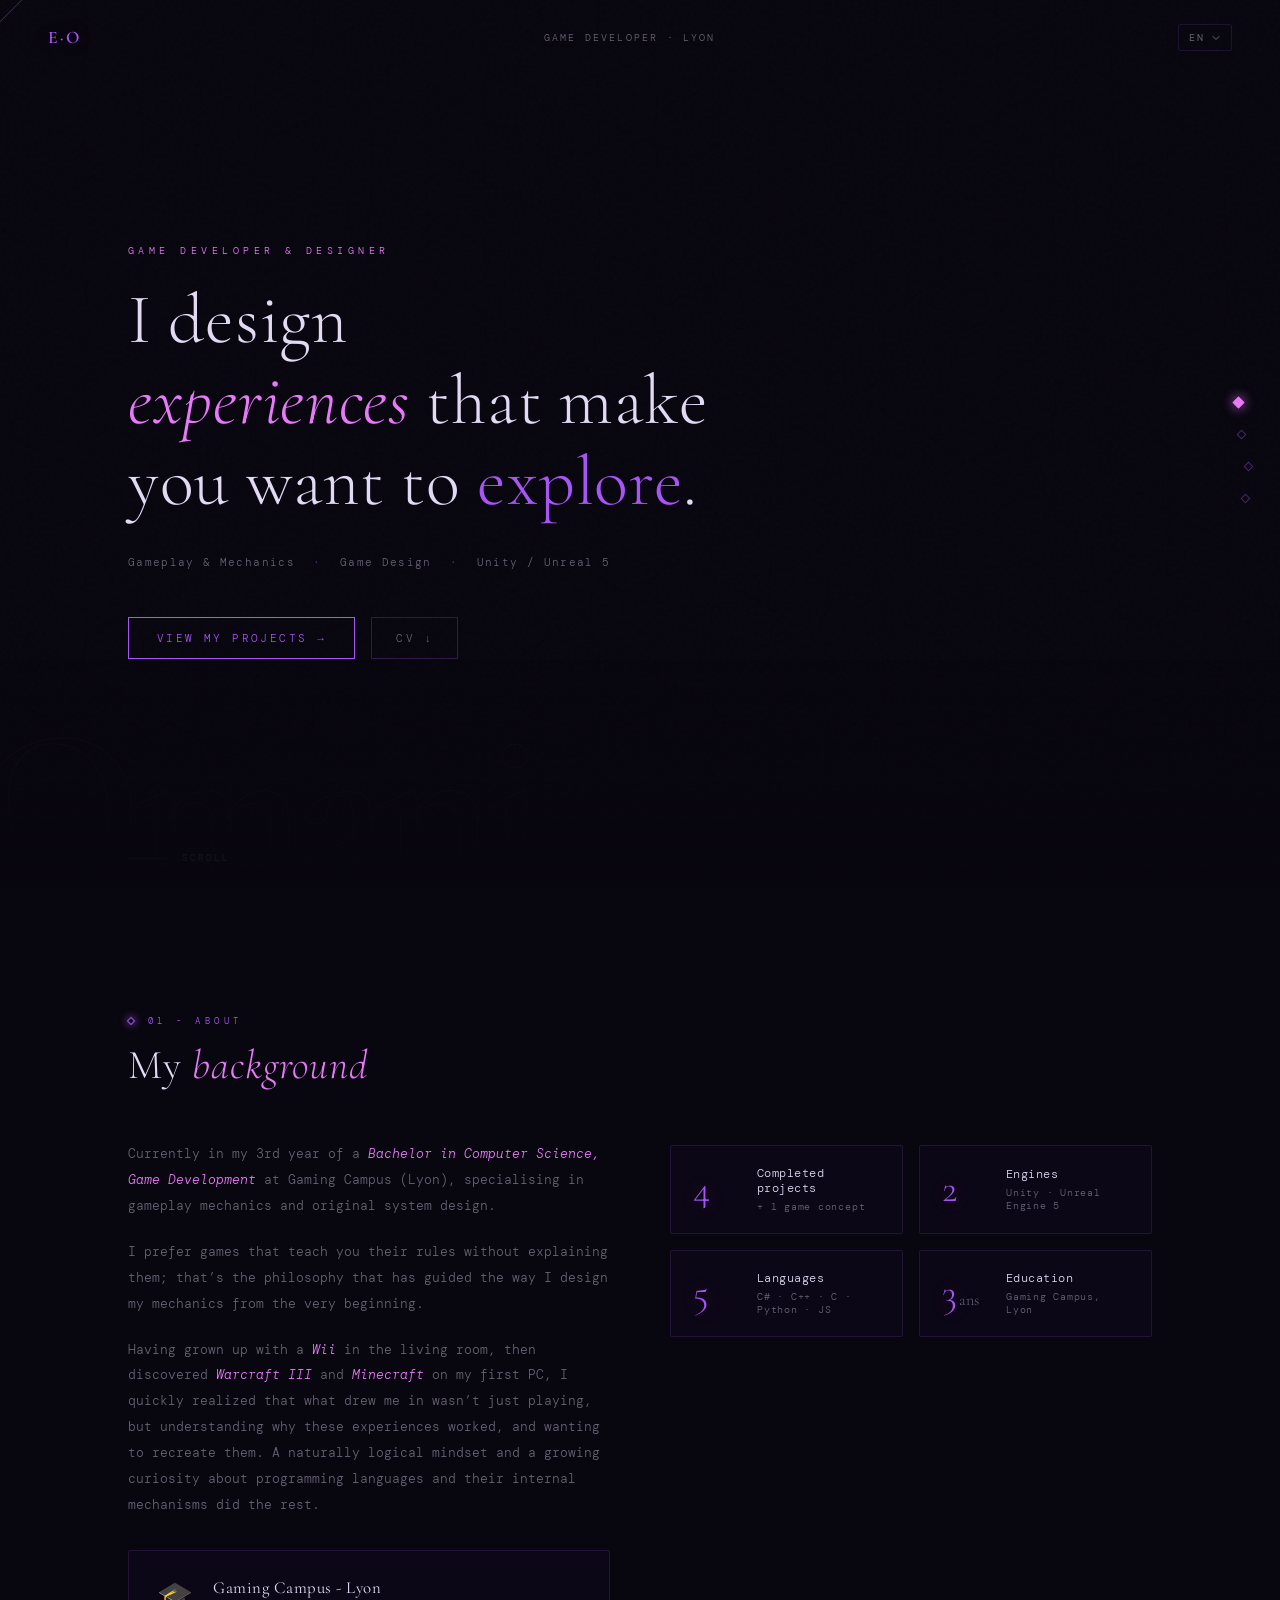
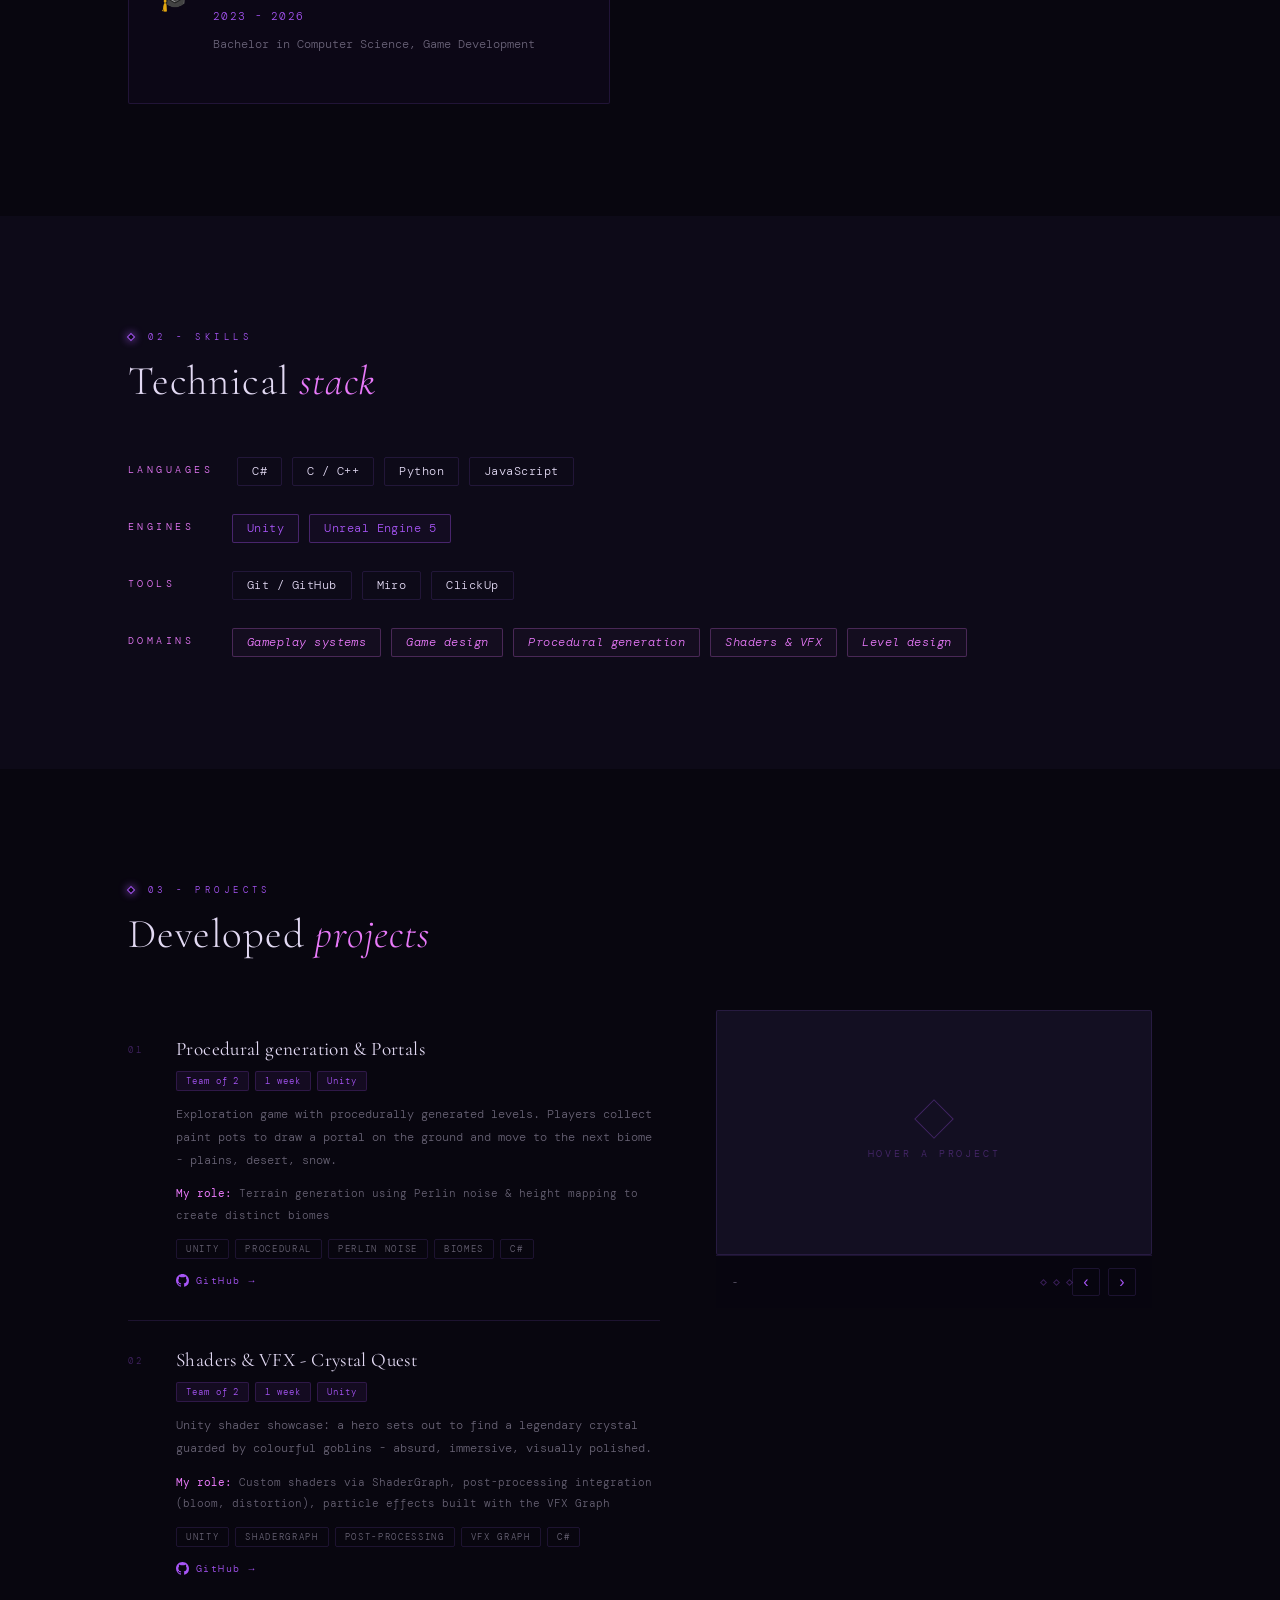
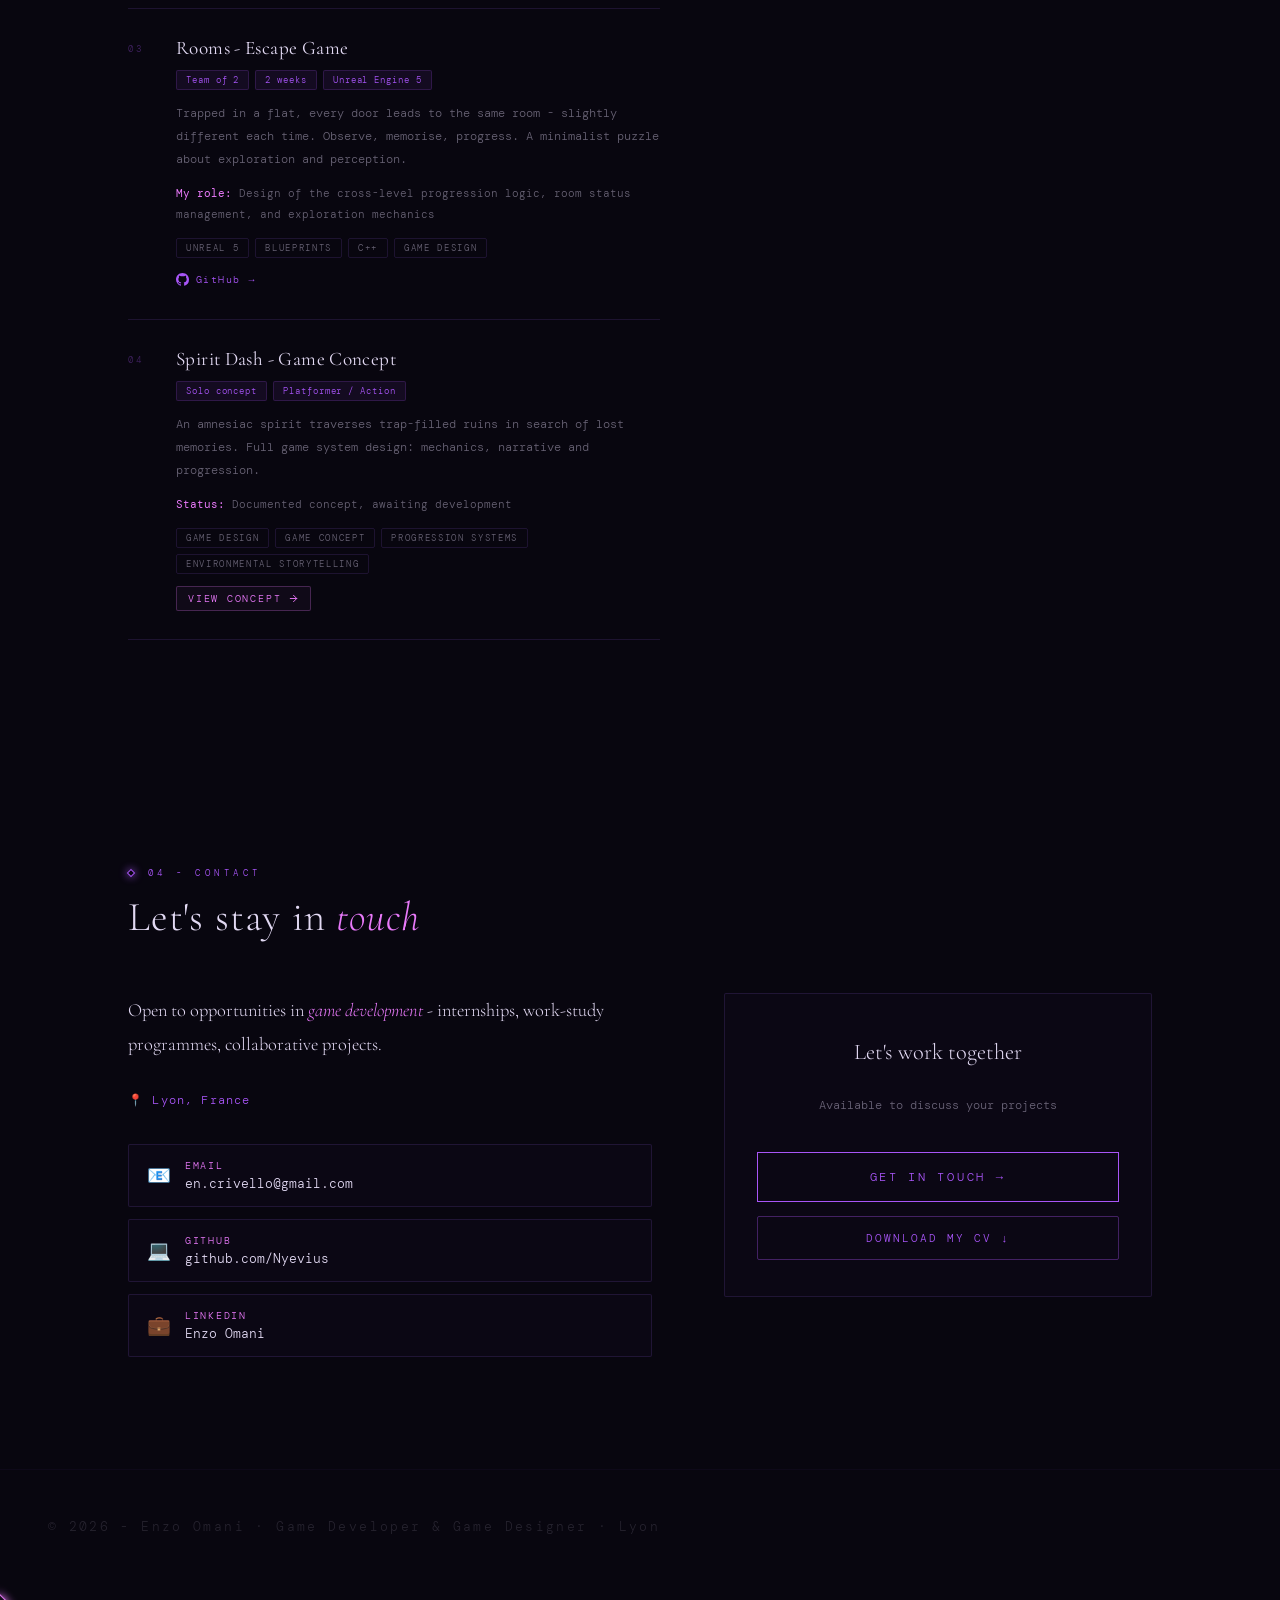
==== en/index.html @ 34689213 "[ADD] website base" ====
﻿<!DOCTYPE html>
<html lang="en">
<head>
    <meta charset="UTF-8">
    <meta name="viewport" content="width=device-width, initial-scale=1.0">
    <title>Enzo Omani - Game Developer & Game Designer</title>
    <link rel="preconnect" href="https://fonts.googleapis.com">
    <link rel="preconnect" href="https://fonts.gstatic.com" crossorigin>
    <link href="https://fonts.googleapis.com/css2?family=Cormorant+Garamond:ital,wght@0,300;0,400;0,600;1,300;1,400&family=DM+Mono:ital,wght@0,300;0,400;1,300&display=swap" rel="stylesheet">
    <link rel="stylesheet" href="style.css">
</head>
<body>
    <canvas id="hex-canvas"></canvas>

    <nav class="nav">
        <div class="nav-logo">E·O</div>
        <div class="nav-right">Game Developer · Lyon</div>

        <div class="lang-switcher">
            <button class="lang-btn" id="lang-btn" aria-label="Switch language">
                <span class="lang-current">EN</span>
                <svg width="10" height="10" viewBox="0 0 10 10" fill="currentColor"><path d="M2 3.5L5 6.5L8 3.5" stroke="currentColor" stroke-width="1.2" fill="none" stroke-linecap="round"/></svg>
            </button>
            <div class="lang-dropdown" id="lang-dropdown">
                <a href="../en/" class="lang-option lang-option--active">EN - English</a>
                <a href="../fr/" class="lang-option">FR - Français</a>
            </div>
        </div>
    </nav>

    <header class="hero">
        <div class="hero-watermark">Omani</div>
        <div class="hero-content">
            <p class="hero-eyebrow">Game Developer &amp; Designer</p>
            <h1>
                I design<br>
                <span class="highlight">experiences</span> that make<br>
                you want to <span class="highlight-teal">explore</span>.
            </h1>
            <p class="hero-subtitle">
                Gameplay &amp; Mechanics <span>·</span> Game Design <span>·</span> Unity / Unreal 5
            </p>
            <div class="hero-cta">
                <a href="#projects" class="btn-primary">View my projects <span class="btn-arrow">→</span></a>
                <a href="CV_Enzo_Omani_EN.pdf" download class="btn-ghost">CV ↓</a>
            </div>
        </div>
        <div class="scroll-hint"><div class="scroll-line"></div>Scroll</div>
    </header>

    <!-- À propos -->
    <section id="about" class="section">
        <p class="section-label">01 - About</p>
        <h2>My <span class="accent">background</span></h2>
        <div class="about-grid">
            <div class="about-text">
                <p>Currently in my 3rd year of a <span class="highlight">Bachelor in Computer Science, Game Development</span> at Gaming Campus (Lyon), specialising in gameplay mechanics and original system design.</p>
                <p>I prefer games that teach you their rules without explaining them; that’s the philosophy that has guided the way I design my mechanics from the very beginning.</p>
                <p>Having grown up with a <span class="highlight">Wii</span> in the living room, then discovered <span class="highlight">Warcraft III</span> and <span class="highlight">Minecraft</span> on my first PC, I quickly realized that what drew me in wasn’t just playing, but understanding why these experiences worked, and wanting to recreate them. A naturally logical mindset and a growing curiosity about programming languages and their internal mechanisms did the rest.</p>
                <div class="formation-card">
                    <div class="formation-icon">🎓</div>
                    <div class="formation-content">
                        <h3>Gaming Campus - Lyon</h3>
                        <p class="formation-years">2023 - 2026</p>
                        <p class="formation-degree">Bachelor in Computer Science, Game Development</p>
                    </div>
                </div>
            </div>
            <div class="about-highlights">
                <div class="highlight-card">
                    <span class="highlight-num">4</span>
                    <div class="highlight-info">
                        <span class="highlight-label">Completed projects</span>
                        <span class="highlight-sub">+ 1 game concept</span>
                    </div>
                </div>
                <div class="highlight-card">
                    <span class="highlight-num">2</span>
                    <div class="highlight-info">
                        <span class="highlight-label">Engines</span>
                        <span class="highlight-sub">Unity · Unreal Engine 5</span>
                    </div>
                </div>
                <div class="highlight-card">
                    <span class="highlight-num">5</span>
                    <div class="highlight-info">
                        <span class="highlight-label">Languages</span>
                        <span class="highlight-sub">C# · C++ · C · Python · JS</span>
                    </div>
                </div>
                <div class="highlight-card">
                    <span class="highlight-num">3<span class="highlight-num-unit">ans</span></span>
                    <div class="highlight-info">
                        <span class="highlight-label">Education</span>
                        <span class="highlight-sub">Gaming Campus, Lyon</span>
                    </div>
                </div>
            </div>
        </div>
    </section>

    <!-- Compétences -->
    <section id="skills" class="section dark-section">
        <p class="section-label">02 - Skills</p>
        <h2>Technical <span class="accent">stack</span></h2>
        <div class="skills-flat">
            <div class="skills-flat-group">
                <span class="skills-flat-label">Languages</span>
                <div class="skills-flat-tags">
                    <span class="skill-pill">C#</span>
                    <span class="skill-pill">C / C++</span>
                    <span class="skill-pill">Python</span>
                    <span class="skill-pill">JavaScript</span>
                </div>
            </div>
            <div class="skills-flat-group">
                <span class="skills-flat-label">Engines</span>
                <div class="skills-flat-tags">
                    <span class="skill-pill accent">Unity</span>
                    <span class="skill-pill accent">Unreal Engine 5</span>
                </div>
            </div>
            <div class="skills-flat-group">
                <span class="skills-flat-label">Tools</span>
                <div class="skills-flat-tags">
                    <span class="skill-pill">Git / GitHub</span>
                    <span class="skill-pill">Miro</span>
                    <span class="skill-pill">ClickUp</span>
                </div>
            </div>
            <div class="skills-flat-group">
                <span class="skills-flat-label">Domains</span>
                <div class="skills-flat-tags">
                    <span class="skill-pill highlight">Gameplay systems</span>
                    <span class="skill-pill highlight">Game design</span>
                    <span class="skill-pill highlight">Procedural generation</span>
                    <span class="skill-pill highlight">Shaders &amp; VFX</span>
                    <span class="skill-pill highlight">Level design</span>
                </div>
            </div>
        </div>
    </section>

    <!-- Projets -->
    <section id="projects" class="section">
        <p class="section-label">03 - Projects</p>
        <h2>Developed <span class="accent">projects</span></h2>
        <div class="projects-layout">

            <!-- Liste gauche -->
            <div class="projects-list-panel">

                <div class="project-row" data-project="0">
                    <span class="row-num">01</span>
                    <div class="row-body">
                        <h3 class="row-title">Procedural generation &amp; Portals</h3>
                        <div class="row-meta">
                            <span class="meta-badge">Team of 2</span>
                            <span class="meta-badge">1 week</span>
                            <span class="meta-badge">Unity</span>
                        </div>
                        <p class="row-desc">Exploration game with procedurally generated levels. Players collect paint pots to draw a portal on the ground and move to the next biome - plains, desert, snow.</p>
                        <p class="row-role"><strong>My role:</strong> Terrain generation using Perlin noise & height mapping to create distinct biomes</p>
                        <div class="row-tags"><span class="tag">Unity</span><span class="tag">Procedural</span><span class="tag">Perlin Noise</span><span class="tag">Biomes</span><span class="tag">C#</span></div>
                        <a href="https://github.com/Nyevius/Portal-Procedural" target="_blank" rel="noopener" class="row-link">
                            <svg width="13" height="13" viewBox="0 0 24 24" fill="currentColor"><path d="M12 0C5.37 0 0 5.37 0 12c0 5.31 3.435 9.795 8.205 11.385.6.105.825-.255.825-.57 0-.285-.015-1.23-.015-2.235-3.015.555-3.795-.735-4.035-1.41-.135-.345-.72-1.41-1.23-1.695-.42-.225-1.02-.78-.015-.795.945-.015 1.62.87 1.845 1.23 1.08 1.815 2.805 1.305 3.495.99.105-.78.42-1.305.765-1.605-2.67-.3-5.46-1.335-5.46-5.925 0-1.305.465-2.385 1.23-3.225-.12-.3-.54-1.53.12-3.18 0 0 1.005-.315 3.3 1.23.96-.27 1.98-.405 3-.405s2.04.135 3 .405c2.295-1.56 3.3-1.23 3.3-1.23.66 1.65.24 2.88.12 3.18.765.84 1.23 1.905 1.23 3.225 0 4.605-2.805 5.625-5.475 5.925.435.375.81 1.095.81 2.22 0 1.605-.015 2.895-.015 3.3 0 .315.225.69.825.57A12.02 12.02 0 0 0 24 12c0-6.63-5.37-12-12-12z"/></svg>
                            GitHub →
                        </a>
                    </div>
                </div>

                <div class="project-row" data-project="1">
                    <span class="row-num">02</span>
                    <div class="row-body">
                        <h3 class="row-title">Shaders &amp; VFX - Crystal Quest</h3>
                        <div class="row-meta">
                            <span class="meta-badge">Team of 2</span>
                            <span class="meta-badge">1 week</span>
                            <span class="meta-badge">Unity</span>
                        </div>
                        <p class="row-desc">Unity shader showcase: a hero sets out to find a legendary crystal guarded by colourful goblins - absurd, immersive, visually polished.</p>
                        <p class="row-role"><strong>My role:</strong> Custom shaders via ShaderGraph, post-processing integration (bloom, distortion), particle effects built with the VFX Graph</p>
                        <div class="row-tags"><span class="tag">Unity</span><span class="tag">ShaderGraph</span><span class="tag">Post-Processing</span><span class="tag">VFX Graph</span><span class="tag">C#</span></div>
                        <a href="https://github.com/Nyevius/Shaders-VFX" target="_blank" rel="noopener" class="row-link">
                            <svg width="13" height="13" viewBox="0 0 24 24" fill="currentColor"><path d="M12 0C5.37 0 0 5.37 0 12c0 5.31 3.435 9.795 8.205 11.385.6.105.825-.255.825-.57 0-.285-.015-1.23-.015-2.235-3.015.555-3.795-.735-4.035-1.41-.135-.345-.72-1.41-1.23-1.695-.42-.225-1.02-.78-.015-.795.945-.015 1.62.87 1.845 1.23 1.08 1.815 2.805 1.305 3.495.99.105-.78.42-1.305.765-1.605-2.67-.3-5.46-1.335-5.46-5.925 0-1.305.465-2.385 1.23-3.225-.12-.3-.54-1.53.12-3.18 0 0 1.005-.315 3.3 1.23.96-.27 1.98-.405 3-.405s2.04.135 3 .405c2.295-1.56 3.3-1.23 3.3-1.23.66 1.65.24 2.88.12 3.18.765.84 1.23 1.905 1.23 3.225 0 4.605-2.805 5.625-5.475 5.925.435.375.81 1.095.81 2.22 0 1.605-.015 2.895-.015 3.3 0 .315.225.69.825.57A12.02 12.02 0 0 0 24 12c0-6.63-5.37-12-12-12z"/></svg>
                            GitHub →
                        </a>
                    </div>
                </div>

                <div class="project-row" data-project="2">
                    <span class="row-num">03</span>
                    <div class="row-body">
                        <h3 class="row-title">Rooms - Escape Game</h3>
                        <div class="row-meta">
                            <span class="meta-badge">Team of 2</span>
                            <span class="meta-badge">2 weeks</span>
                            <span class="meta-badge">Unreal Engine 5</span>
                        </div>
                        <p class="row-desc">Trapped in a flat, every door leads to the same room - slightly different each time. Observe, memorise, progress. A minimalist puzzle about exploration and perception.</p>
                        <p class="row-role"><strong>My role:</strong> Design of the cross-level progression logic, room status management, and exploration mechanics</p>
                        <div class="row-tags"><span class="tag">Unreal 5</span><span class="tag">Blueprints</span><span class="tag">C++</span><span class="tag">Game Design</span></div>
                        <a href="https://github.com/Nyevius/Rooms-Puzzle-Game-" target="_blank" rel="noopener" class="row-link">
                            <svg width="13" height="13" viewBox="0 0 24 24" fill="currentColor"><path d="M12 0C5.37 0 0 5.37 0 12c0 5.31 3.435 9.795 8.205 11.385.6.105.825-.255.825-.57 0-.285-.015-1.23-.015-2.235-3.015.555-3.795-.735-4.035-1.41-.135-.345-.72-1.41-1.23-1.695-.42-.225-1.02-.78-.015-.795.945-.015 1.62.87 1.845 1.23 1.08 1.815 2.805 1.305 3.495.99.105-.78.42-1.305.765-1.605-2.67-.3-5.46-1.335-5.46-5.925 0-1.305.465-2.385 1.23-3.225-.12-.3-.54-1.53.12-3.18 0 0 1.005-.315 3.3 1.23.96-.27 1.98-.405 3-.405s2.04.135 3 .405c2.295-1.56 3.3-1.23 3.3-1.23.66 1.65.24 2.88.12 3.18.765.84 1.23 1.905 1.23 3.225 0 4.605-2.805 5.625-5.475 5.925.435.375.81 1.095.81 2.22 0 1.605-.015 2.895-.015 3.3 0 .315.225.69.825.57A12.02 12.02 0 0 0 24 12c0-6.63-5.37-12-12-12z"/></svg>
                            GitHub →
                        </a>
                    </div>
                </div>

                <div class="project-row" data-project="3">
                    <span class="row-num">04</span>
                    <div class="row-body">
                        <h3 class="row-title">Spirit Dash - Game Concept</h3>
                        <div class="row-meta">
                            <span class="meta-badge">Solo concept</span>
                            <span class="meta-badge">Platformer / Action</span>
                        </div>
                        <p class="row-desc">An amnesiac spirit traverses trap-filled ruins in search of lost memories. Full game system design: mechanics, narrative and progression.</p>
                        <p class="row-role"><strong>Status:</strong> Documented concept, awaiting development</p>
                        <div class="row-tags"><span class="tag">Game Design</span><span class="tag">Game Concept</span><span class="tag">Progression systems</span><span class="tag">Environmental storytelling</span></div>
                        <a href="spirit-dash.html" class="row-concept-btn">
                            View concept
                            <svg xmlns="http://www.w3.org/2000/svg" width="11" height="11" viewBox="0 0 24 24" fill="none" stroke="currentColor" stroke-width="2" stroke-linecap="round" stroke-linejoin="round"><line x1="5" y1="12" x2="19" y2="12"/><polyline points="12 5 19 12 12 19"/></svg>
                        </a>
                    </div>
                </div>

            </div>

            <!-- Preview panel droite -->
            <div class="projects-preview-panel">
                <div class="preview-frame" id="preview-frame">
                    <!-- Placeholder -->
                    <div class="preview-placeholder" id="preview-placeholder">
                        <div class="placeholder-diamond"></div>
                        <span class="placeholder-text">Hover a project</span>
                    </div>

                    <!-- Slides projet 0 -->
                    <div class="preview-slide" data-project="0" data-img="0"><img src="../images/GenProcStart.png" alt="Plaines"></div>
                    <div class="preview-slide" data-project="0" data-img="1"><img src="../images/GenProcDesert.png" alt="Désert"></div>
                    <div class="preview-slide" data-project="0" data-img="2"><img src="../images/GenProcPortal.png" alt="Portail"></div>

                    <!-- Slides projet 1 -->
                    <div class="preview-slide" data-project="1" data-img="0"><img src="../images/ShaderVFX (1).png" alt="Crystal Quest"></div>
                    <div class="preview-slide" data-project="1" data-img="1"><img src="../images/ShaderVFX (2).png" alt="VFX"></div>

                    <!-- Slides projet 2 -->
                    <div class="preview-slide" data-project="2" data-img="0"><img src="../images/RoomScreen (1).png" alt="Rooms 1"></div>
                    <div class="preview-slide" data-project="2" data-img="1"><img src="../images/RoomScreen (2).png" alt="Rooms 2"></div>
                    <div class="preview-slide" data-project="2" data-img="2"><img src="../images/RoomScreen (3).png" alt="Rooms 3"></div>

                    <!-- Concept Spirit Dash -->
                    <div class="preview-slide" data-project="3" data-img="0">
                        <img src="../images/SpiritDash.png" alt="Spirit Dash">
                    </div>
                </div>

                <!-- Nav barre sous la preview -->
                <div class="preview-nav">
                    <span class="preview-nav-title" id="preview-nav-title">-</span>
                    <div class="preview-dots" id="preview-dots"></div>
                    <div class="preview-arrows">
                        <button class="preview-btn" id="preview-prev">‹</button>
                        <button class="preview-btn" id="preview-next">›</button>
                    </div>
                </div>
            </div>

        </div>
    </section>

    <!-- Contact -->
    <section id="contact" class="section">
        <p class="section-label">04 - Contact</p>
        <h2>Let's stay in <span class="accent">touch</span></h2>
        <div class="contact-layout">
            <div>
                <p class="contact-intro">Open to opportunities in <span class="highlight">game development</span> - internships, work-study programmes, collaborative projects.</p>
                <p class="contact-location">📍 Lyon, France</p>
                <div class="contact-links">
                    <a href="mailto:en.crivello@gmail.com" class="contact-link">
                        <span class="contact-icon">📧</span>
                        <div class="contact-info-block"><span class="contact-label">Email</span><span class="contact-value">en.crivello@gmail.com</span></div>
                    </a>
                    <a href="https://github.com/Nyevius" target="_blank" rel="noopener noreferrer" class="contact-link">
                        <span class="contact-icon">💻</span>
                        <div class="contact-info-block"><span class="contact-label">GitHub</span><span class="contact-value">github.com/Nyevius</span></div>
                    </a>
                    <a href="https://www.linkedin.com/in/enzo-omani/" target="_blank" rel="noopener noreferrer" class="contact-link">
                        <span class="contact-icon">💼</span>
                        <div class="contact-info-block"><span class="contact-label">LinkedIn</span><span class="contact-value">Enzo Omani</span></div>
                    </a>
                </div>
            </div>
            <div class="contact-actions">
                <p class="contact-actions-title">Let's work together</p>
                <p class="contact-actions-sub">Available to discuss your projects</p>
                <a href="mailto:en.crivello@gmail.com" class="btn-primary btn-large">Get in touch <span class="btn-arrow">→</span></a>
                <a href="CV_Enzo_Omani_EN.pdf" download class="btn-secondary">Download my CV ↓</a>
            </div>
        </div>
    </section>

    <footer><p>© 2026 - Enzo Omani · Game Developer &amp; Game Designer · Lyon</p></footer>

    <script src="script.js"></script>
    <script>
    /* ── Preview panel interactif ───────────────────────── */
    const projectData = [
        { title: 'Procedural Generation', imgCount: 3 },
        { title: 'Shaders & VFX', imgCount: 2 },
        { title: 'Rooms - Escape Game', imgCount: 3 },
        { title: 'Spirit Dash - Concept', imgCount: 1 }
    ];

    let activeProject = -1;
    let activeImg = 0;

    const frame       = document.getElementById('preview-frame');
    const placeholder = document.getElementById('preview-placeholder');
    const navTitle    = document.getElementById('preview-nav-title');
    const dotsWrap    = document.getElementById('preview-dots');
    const btnPrev     = document.getElementById('preview-prev');
    const btnNext     = document.getElementById('preview-next');

    function showProject(idx) {
        if (idx === activeProject) return;
        activeProject = idx;
        activeImg = 0;

        // masque placeholder
        placeholder.classList.add('hidden');
        frame.classList.add('lit');

        // masque tous les slides et concepts
        document.querySelectorAll('.preview-slide, .preview-concept').forEach(el => el.classList.remove('active'));

        const data = projectData[idx];

        if (data.imgCount === 0) {
            // concept
            document.querySelector(`.preview-concept[data-project="${idx}"]`).classList.add('active');
            navTitle.textContent = data.title;
            dotsWrap.innerHTML = '';
            btnPrev.style.opacity = '0.2';
            btnNext.style.opacity = '0.2';
        } else {
            showImg(idx, 0);
            navTitle.textContent = data.title;
            buildDots(idx, data.imgCount);
            btnPrev.style.opacity = '1';
            btnNext.style.opacity = '1';
        }

        document.querySelectorAll('.project-row').forEach((r, i) => r.classList.toggle('active', i === idx));
    }

    function showImg(proj, imgIdx) {
        document.querySelectorAll(`.preview-slide[data-project="${proj}"]`).forEach(el => el.classList.remove('active'));
        const target = document.querySelector(`.preview-slide[data-project="${proj}"][data-img="${imgIdx}"]`);
        if (target) target.classList.add('active');
        activeImg = imgIdx;
        document.querySelectorAll('.preview-dot').forEach((d, i) => d.classList.toggle('active', i === imgIdx));
    }

    function buildDots(proj, count) {
        dotsWrap.innerHTML = '';
        for (let i = 0; i < count; i++) {
            const d = document.createElement('span');
            d.className = 'preview-dot' + (i === 0 ? ' active' : '');
            d.addEventListener('click', () => showImg(proj, i));
            dotsWrap.appendChild(d);
        }
    }

    btnPrev.addEventListener('click', () => {
        if (activeProject < 0 || projectData[activeProject].imgCount === 0) return;
        const c = projectData[activeProject].imgCount;
        showImg(activeProject, (activeImg - 1 + c) % c);
    });

    btnNext.addEventListener('click', () => {
        if (activeProject < 0 || projectData[activeProject].imgCount === 0) return;
        const c = projectData[activeProject].imgCount;
        showImg(activeProject, (activeImg + 1) % c);
    });

    document.querySelectorAll('.project-row').forEach((row, i) => {
        row.addEventListener('mouseenter', () => showProject(i));
    });
    </script>
</body>
</html>
---- en/style.css ----
﻿@import url('https://fonts.googleapis.com/css2?family=Cormorant+Garamond:ital,wght@0,300;0,400;0,600;1,300;1,400&family=DM+Mono:ital,wght@0,300;0,400;1,300&display=swap');

:root {
    --bg:      #08060f;
    --bg2:     #0d0a18;
    --surface: #130f22;
    --border:  rgba(160, 100, 255, 0.14);
    --accent:  #a855f7;
    --accent2: #e879f9;
    --accent3: #7c3aed;
    --text:    #e2d9f3;
    --muted:   rgba(220, 210, 240, 0.45);
    --glow:    rgba(168, 85, 247, 0.22);
}

*, *::before, *::after { box-sizing: border-box; margin: 0; padding: 0; }
html { scroll-behavior: smooth; }
body { font-family: 'DM Mono', monospace; background: var(--bg); color: var(--text); cursor: none; overflow-x: hidden; }

body::after {
    content: ''; position: fixed; inset: 0;
    background-image: url("data:image/svg+xml,%3Csvg viewBox='0 0 256 256' xmlns='http://www.w3.org/2000/svg'%3E%3Cfilter id='n'%3E%3CfeTurbulence type='fractalNoise' baseFrequency='0.9' numOctaves='4' stitchTiles='stitch'/%3E%3C/filter%3E%3Crect width='100%25' height='100%25' filter='url(%23n)' opacity='0.035'/%3E%3C/svg%3E");
    pointer-events: none; z-index: 1; opacity: 0.45;
}

#hex-canvas { position: fixed; top: 0; left: 0; z-index: 0; pointer-events: none; }

/* ─── Losange cursor ─────────────────────────────────────── */
.cursor-diamond {
    position: fixed; width: 14px; height: 14px; border: 1.5px solid var(--accent2);
    transform: translate(-50%, -50%) rotate(45deg); pointer-events: none; z-index: 9999;
    box-shadow: 0 0 8px var(--accent2), inset 0 0 4px rgba(232,121,249,0.15);
    animation: diamondSpin 4s linear infinite;
}
.cursor-outer {
    position: fixed; width: 32px; height: 32px; border: 1px solid rgba(168,85,247,0.3);
    transform: translate(-50%, -50%) rotate(45deg); pointer-events: none; z-index: 9998;
    transition: left 0.12s ease, top 0.12s ease, width 0.25s, height 0.25s;
    animation: diamondSpin 8s linear infinite reverse;
}
body:has(a:hover) .cursor-diamond, body:has(.project-row:hover) .cursor-diamond {
    width: 18px; height: 18px; border-color: var(--accent);
    box-shadow: 0 0 16px var(--accent), inset 0 0 8px rgba(168,85,247,0.3);
}
body:has(a:hover) .cursor-outer { width: 48px; height: 48px; border-color: rgba(168,85,247,0.5); }
@keyframes diamondSpin { from { transform: translate(-50%,-50%) rotate(45deg); } to { transform: translate(-50%,-50%) rotate(405deg); } }

/* ─── Nav dots ───────────────────────────────────────────── */
.nav-dots {
    position: fixed; right: 28px; top: 50%; transform: translateY(-50%);
    z-index: 200; display: flex; flex-direction: column; gap: 20px; align-items: center;
}
.nav-dot { position: relative; display: flex; align-items: center; justify-content: flex-end; gap: 10px; cursor: pointer; text-decoration: none; }
.nav-dot-pip { width: 7px; height: 7px; border: 1px solid rgba(168,85,247,0.4); transform: rotate(45deg); transition: all 0.3s; background: transparent; }
.nav-dot.active .nav-dot-pip, .nav-dot:hover .nav-dot-pip { background: var(--accent2); border-color: var(--accent2); box-shadow: 0 0 10px var(--accent2); transform: rotate(45deg) scale(1.2); }
.nav-dot-label { font-size: 0.58rem; letter-spacing: 0.2em; text-transform: uppercase; color: var(--muted); opacity: 0; transform: translateX(8px); transition: opacity 0.25s, transform 0.25s; pointer-events: none; white-space: nowrap; font-weight: 300; }
.nav-dot:hover .nav-dot-label { opacity: 1; transform: translateX(0); }

/* ─── Nav bar ────────────────────────────────────────────── */
.nav { position: fixed; width: 100%; padding: 24px 48px; display: flex; justify-content: space-between; align-items: center; z-index: 100; background: transparent; transition: background 0.3s, backdrop-filter 0.3s; }
.nav.scrolled { background: rgba(8,6,15,0.90); backdrop-filter: blur(14px); border-bottom: 1px solid rgba(168,85,247,0.1); }
.nav-logo { font-family: 'Cormorant Garamond', serif; font-weight: 600; font-size: 1.1rem; letter-spacing: 0.14em; color: var(--accent); text-shadow: 0 0 24px var(--glow); }
.nav-right { font-size: 0.62rem; letter-spacing: 0.22em; text-transform: uppercase; color: var(--muted); font-weight: 300; }

/* ─── Hero ───────────────────────────────────────────────── */
.hero { position: relative; min-height: 100vh; display: flex; align-items: center; padding: 0 10%; z-index: 2; overflow: hidden; }
.hero-watermark { position: absolute; bottom: -2%; left: -2%; font-family: 'Cormorant Garamond', serif; font-size: clamp(100px, 18vw, 220px); font-weight: 600; color: transparent; -webkit-text-stroke: 1px rgba(168,85,247,0.07); letter-spacing: -0.04em; line-height: 1; pointer-events: none; z-index: 0; user-select: none; white-space: nowrap; }
.hero-content { position: relative; z-index: 1; }
.hero::after { content: ''; position: absolute; bottom: 0; left: 0; right: 0; height: 240px; background: linear-gradient(to bottom, transparent, var(--bg)); pointer-events: none; z-index: 2; }
.hero-eyebrow { font-size: 0.62rem; letter-spacing: 0.45em; text-transform: uppercase; color: var(--accent2); margin-bottom: 20px; opacity: 0; animation: fadeUp 0.7s ease 0.3s forwards; font-weight: 300; }
.hero h1 { font-family: 'Cormorant Garamond', serif; font-size: clamp(2.4rem, 5.5vw, 5rem); font-weight: 300; line-height: 1.15; letter-spacing: 0.01em; opacity: 0; animation: fadeUp 0.8s ease 0.5s forwards; }
.highlight { color: var(--accent2); font-style: italic; }
.highlight-teal { color: var(--accent); }
.hero-subtitle { margin-top: 28px; font-size: 0.7rem; color: var(--muted); letter-spacing: 0.12em; line-height: 2; font-weight: 300; opacity: 0; animation: fadeUp 0.8s ease 0.7s forwards; }
.hero-subtitle span { display: inline-block; margin: 0 10px; color: var(--accent); opacity: 0.5; }
.hero-cta { display: flex; gap: 16px; align-items: center; margin-top: 44px; opacity: 0; animation: fadeUp 0.8s ease 0.9s forwards; flex-wrap: wrap; }
.scroll-hint { position: absolute; bottom: 36px; left: 10%; display: flex; align-items: center; gap: 14px; font-size: 0.58rem; letter-spacing: 0.32em; text-transform: uppercase; color: var(--muted); opacity: 0; animation: fadeUp 0.8s ease 1.2s forwards; font-weight: 300; }
.scroll-line { width: 40px; height: 1px; background: rgba(168,85,247,0.2); position: relative; overflow: hidden; }
.scroll-line::after { content: ''; position: absolute; left: -100%; width: 100%; height: 100%; background: var(--accent2); animation: scanLine 2.2s ease-in-out infinite; box-shadow: 0 0 5px var(--accent2); }
@keyframes scanLine { 0% { left: -100%; } 100% { left: 100%; } }

/* ─── Buttons ────────────────────────────────────────────── */
.btn-primary { display: inline-flex; align-items: center; gap: 10px; padding: 13px 28px; border: 1px solid var(--accent); color: var(--accent); text-decoration: none; font-family: 'DM Mono', monospace; font-size: 0.68rem; font-weight: 300; letter-spacing: 0.22em; text-transform: uppercase; position: relative; overflow: hidden; transition: color 0.3s; }
.btn-primary::before { content: ''; position: absolute; inset: 0; background: var(--accent); transform: translateX(-101%); transition: transform 0.3s ease; z-index: -1; }
.btn-primary:hover { color: var(--bg); }
.btn-primary:hover::before { transform: translateX(0); }
.btn-arrow { transition: transform 0.3s; }
.btn-primary:hover .btn-arrow { transform: translateX(5px); }
.btn-ghost { display: inline-flex; align-items: center; gap: 8px; padding: 13px 24px; border: 1px solid rgba(168,85,247,0.25); color: var(--muted); text-decoration: none; font-family: 'DM Mono', monospace; font-size: 0.68rem; font-weight: 300; letter-spacing: 0.22em; text-transform: uppercase; transition: border-color 0.3s, color 0.3s; }
.btn-ghost:hover { border-color: var(--accent2); color: var(--accent2); }
.btn-large { padding: 16px 36px; font-size: 0.76rem; justify-content: center; }
.btn-secondary { display: inline-flex; align-items: center; justify-content: center; gap: 10px; padding: 14px 28px; border: 1px solid rgba(168,85,247,0.35); color: var(--accent); background: transparent; border-radius: 2px; font-family: 'DM Mono', monospace; font-size: 0.7rem; font-weight: 300; letter-spacing: 0.18em; text-decoration: none; transition: background 0.25s, color 0.25s, border-color 0.25s; text-transform: uppercase; }
.btn-secondary:hover { background: var(--accent); color: var(--bg); border-color: var(--accent); }

/* ─── Sections ───────────────────────────────────────────── */
.section { position: relative; padding: 112px 10%; z-index: 2; opacity: 0; transform: translateY(40px); transition: opacity 0.85s ease, transform 0.85s ease; scroll-margin-top: 80px; }
.section.visible { opacity: 1; transform: translateY(0); }
.dark-section { background: var(--bg2); }
.section-label { font-size: 0.58rem; letter-spacing: 0.48em; text-transform: uppercase; color: var(--accent); margin-bottom: 12px; display: flex; align-items: center; gap: 14px; font-weight: 300; }
.section-label::before { content: ''; display: inline-block; width: 6px; height: 6px; border: 1px solid var(--accent); transform: rotate(45deg); box-shadow: 0 0 8px var(--accent); }
h2 { font-family: 'Cormorant Garamond', serif; font-size: clamp(1.9rem, 3.2vw, 3rem); font-weight: 300; color: var(--text); margin-bottom: 52px; letter-spacing: 0.02em; line-height: 1.15; }
h2 .accent { color: var(--accent2); font-style: italic; }
p { font-size: 0.83rem; line-height: 1.95; color: var(--muted); max-width: 620px; margin-bottom: 20px; font-weight: 300; }

/* ─── About ──────────────────────────────────────────────── */
.about-grid { display: grid; grid-template-columns: 1fr 1fr; gap: 60px; align-items: start; }
.about-text p { max-width: none; }
.formation-card { display: flex; align-items: flex-start; gap: 20px; padding: 26px 28px; background: rgba(168,85,247,0.03); border: 1px solid var(--border); border-radius: 2px; transition: border-color 0.3s, background 0.3s; margin-top: 32px; }
.formation-card:hover { border-color: rgba(168,85,247,0.28); background: rgba(168,85,247,0.05); }
.formation-icon { font-size: 1.8rem; }
.formation-content h3 { font-family: 'Cormorant Garamond', serif; font-size: 1.05rem; font-weight: 400; color: var(--text); margin-bottom: 8px; letter-spacing: 0.03em; }
.formation-years { font-size: 0.68rem; color: var(--accent); margin-bottom: 6px; letter-spacing: 0.12em; }
.formation-degree { font-size: 0.76rem; color: var(--muted); font-weight: 300; }
.about-highlights { display: grid; grid-template-columns: 1fr 1fr; gap: 16px; padding-top: 4px; }

.highlight-card {
    display: flex; align-items: center; gap: 16px;
    padding: 20px 22px;
    border: 1px solid var(--border); border-radius: 2px;
    background: rgba(168,85,247,0.03);
    transition: border-color 0.3s, background 0.3s;
}

.highlight-card:hover {
    border-color: rgba(168,85,247,0.28);
    background: rgba(168,85,247,0.055);
}

.highlight-num {
    font-family: 'Cormorant Garamond', serif;
    font-size: 2.4rem; font-weight: 300; line-height: 1;
    color: var(--accent); min-width: 48px;
    text-shadow: 0 0 20px var(--glow);
}

.highlight-num-unit {
    font-size: 1rem; font-weight: 300; margin-left: 2px; color: var(--muted);
}

.highlight-info { display: flex; flex-direction: column; gap: 4px; }

.highlight-label {
    font-size: 0.72rem; color: var(--text); font-weight: 300; letter-spacing: 0.04em;
}

.highlight-sub {
    font-size: 0.6rem; color: var(--muted); font-weight: 300;
    letter-spacing: 0.08em;
}

/* ─── Skills ─────────────────────────────────────────────── */
.skills-flat { display: flex; flex-direction: column; gap: 28px; margin-top: 8px; }
.skills-flat-group { display: flex; align-items: flex-start; gap: 24px; }
.skills-flat-label { font-size: 0.6rem; letter-spacing: 0.36em; text-transform: uppercase; color: var(--accent2); font-weight: 300; min-width: 80px; padding-top: 6px; }
.skills-flat-tags { display: flex; flex-wrap: wrap; gap: 10px; }
.skill-pill { font-size: 0.72rem; padding: 6px 14px; border: 1px solid var(--border); color: var(--text); border-radius: 2px; font-weight: 300; letter-spacing: 0.04em; transition: border-color 0.3s, color 0.3s; }
.skill-pill.accent { border-color: rgba(168,85,247,0.35); color: var(--accent); background: rgba(168,85,247,0.04); }
.skill-pill.highlight { border-color: rgba(232,121,249,0.25); color: var(--accent2); background: rgba(232,121,249,0.03); }
.skill-pill:hover { border-color: rgba(168,85,247,0.4); color: var(--accent); }

/* ─── Projects : liste + preview sticky ─────────────────── */
.projects-layout { display: grid; grid-template-columns: 1.1fr 0.9fr; gap: 0 56px; margin-top: 8px; align-items: start; }

.projects-list-panel { display: flex; flex-direction: column; }

.project-row {
    display: flex; align-items: flex-start; gap: 20px; padding: 28px 0;
    border-bottom: 1px solid var(--border); cursor: pointer; position: relative;
    opacity: 1; transform: none;
    transition: background 0.3s ease;
}

.project-row::before { content: ''; position: absolute; left: -10%; top: 0; bottom: 0; width: 0; background: linear-gradient(to right, rgba(168,85,247,0.04), transparent); transition: width 0.4s ease; pointer-events: none; }
.project-row:hover::before, .project-row.active::before { width: 110%; }
.project-row:nth-child(2) { }
.project-row:nth-child(3) { }
.project-row:nth-child(4) { }

.row-num { font-size: 0.58rem; letter-spacing: 0.28em; color: var(--accent); opacity: 0.35; padding-top: 6px; min-width: 28px; font-weight: 300; transition: opacity 0.3s, color 0.3s; }
.project-row:hover .row-num, .project-row.active .row-num { opacity: 1; color: var(--accent2); }

.row-body { flex: 1; }

.row-title { font-family: 'Cormorant Garamond', serif; font-size: 1.2rem; font-weight: 400; color: var(--text); letter-spacing: 0.02em; line-height: 1.2; margin-bottom: 10px; transition: color 0.3s; }
.project-row:hover .row-title, .project-row.active .row-title { color: var(--accent); }

.row-meta { display: flex; flex-wrap: wrap; gap: 6px; margin-bottom: 12px; }

.meta-badge { font-size: 0.58rem; padding: 3px 9px; background: rgba(168,85,247,0.08); border: 1px solid rgba(168,85,247,0.18); color: var(--accent); border-radius: 2px; letter-spacing: 0.1em; font-weight: 300; }

.row-desc { font-size: 0.77rem; color: var(--muted); line-height: 1.85; margin: 0 0 12px; font-weight: 300; max-width: none; }
.row-role { font-size: 0.7rem; color: var(--muted); font-weight: 300; margin-bottom: 12px; }
.row-role strong { color: var(--accent2); font-weight: 400; }
.row-tags { display: flex; flex-wrap: wrap; gap: 6px; margin-bottom: 12px; }

.tag { font-size: 0.58rem; letter-spacing: 0.18em; text-transform: uppercase; padding: 3px 9px; border: 1px solid var(--border); color: var(--muted); border-radius: 2px; transition: border-color 0.3s, color 0.3s; font-weight: 300; }
.project-row:hover .tag, .project-row.active .tag { border-color: rgba(168,85,247,0.28); color: var(--accent); }

.row-link { display: inline-flex; align-items: center; gap: 7px; font-size: 0.62rem; letter-spacing: 0.15em; color: var(--accent); text-decoration: none; font-weight: 300; transition: color 0.3s, gap 0.3s; }
.row-link:hover { color: var(--accent2); gap: 11px; }
.row-concept-btn { display: inline-flex; align-items: center; gap: 7px; font-size: 0.62rem; letter-spacing: 0.18em; text-transform: uppercase; color: var(--accent2); text-decoration: none; border: 1px solid rgba(232,121,249,0.25); padding: 5px 11px; border-radius: 2px; background: rgba(232,121,249,0.04); transition: all 0.3s; font-weight: 300; }
.row-concept-btn:hover { border-color: var(--accent2); background: rgba(232,121,249,0.1); }

/* Preview panel */
.projects-preview-panel { position: sticky; top: 100px; align-self: start; }

.preview-frame { position: relative; border: 1px solid var(--border); border-radius: 2px; background: var(--surface); overflow: hidden; aspect-ratio: 16/9; transition: border-color 0.4s, box-shadow 0.4s; }
.preview-frame.lit { border-color: rgba(168,85,247,0.35); box-shadow: 0 0 40px rgba(168,85,247,0.1); }

.preview-slide { position: absolute; inset: 0; display: flex; align-items: center; justify-content: center; opacity: 0; transition: opacity 0.45s ease; pointer-events: none; }
.preview-slide.active { opacity: 1; pointer-events: auto; }
.preview-slide img { width: 100%; height: 100%; object-fit: contain; object-position: center; background: var(--surface); display: block; }

.preview-placeholder { position: absolute; inset: 0; display: flex; flex-direction: column; align-items: center; justify-content: center; gap: 14px; opacity: 1; transition: opacity 0.4s; pointer-events: none; }
.preview-placeholder.hidden { opacity: 0; }
.placeholder-diamond { width: 28px; height: 28px; border: 1px solid rgba(168,85,247,0.3); transform: rotate(45deg); animation: diamondSpin 6s linear infinite; }
.placeholder-text { font-size: 0.6rem; letter-spacing: 0.3em; text-transform: uppercase; color: rgba(168,85,247,0.35); font-weight: 300; }

.preview-nav { display: flex; align-items: center; justify-content: space-between; padding: 12px 16px; border-top: 1px solid var(--border); background: rgba(8,6,15,0.6); }
.preview-nav-title { font-size: 0.6rem; letter-spacing: 0.18em; color: var(--muted); font-weight: 300; text-transform: uppercase; flex: 1; }
.preview-dots { display: flex; gap: 8px; }
.preview-dot { width: 5px; height: 5px; border: 1px solid rgba(168,85,247,0.3); transform: rotate(45deg); cursor: pointer; transition: background 0.2s, border-color 0.2s; }
.preview-dot.active { background: var(--accent2); border-color: var(--accent2); box-shadow: 0 0 6px var(--accent2); }
.preview-arrows { display: flex; gap: 8px; }
.preview-btn { background: transparent; border: 1px solid var(--border); color: var(--accent); font-size: 1rem; width: 28px; height: 28px; border-radius: 2px; cursor: pointer; display: flex; align-items: center; justify-content: center; transition: background 0.2s, border-color 0.2s; padding-bottom: 1px; }
.preview-btn:hover { background: rgba(168,85,247,0.15); border-color: var(--accent); }

.preview-concept { position: absolute; inset: 0; display: flex; flex-direction: column; align-items: center; justify-content: center; gap: 16px; padding: 32px; text-align: center; opacity: 0; transition: opacity 0.45s ease; }
.preview-concept.active { opacity: 1; }
.concept-glyph { font-family: 'Cormorant Garamond', serif; font-size: 3.5rem; color: rgba(168,85,247,0.25); line-height: 1; font-weight: 300; font-style: italic; }
.concept-label { font-size: 0.65rem; letter-spacing: 0.3em; text-transform: uppercase; color: rgba(168,85,247,0.45); font-weight: 300; }

/* ─── Contact ────────────────────────────────────────────── */
.contact-layout { display: grid; grid-template-columns: 1.1fr 0.9fr; gap: 72px; margin-top: 44px; align-items: start; }
.contact-intro { font-family: 'Cormorant Garamond', serif; font-weight: 300; font-size: 1.15rem; line-height: 1.85; color: var(--text); margin-bottom: 28px; }
.contact-location { font-size: 0.74rem; color: var(--accent); margin-bottom: 32px; letter-spacing: 0.1em; font-weight: 300; }
.contact-links { display: flex; flex-direction: column; gap: 12px; }
.contact-link { display: flex; align-items: center; gap: 14px; padding: 14px 18px; background: rgba(168,85,247,0.025); border: 1px solid var(--border); border-radius: 2px; text-decoration: none; color: inherit; transition: all 0.3s; }
.contact-link:hover { border-color: var(--accent); background: rgba(168,85,247,0.055); transform: translateX(5px); box-shadow: 0 0 20px rgba(168,85,247,0.08); }
.contact-icon { font-size: 1.2rem; }
.contact-info-block { display: flex; flex-direction: column; gap: 3px; }
.contact-label { font-size: 0.6rem; text-transform: uppercase; letter-spacing: 0.18em; color: var(--accent2); font-weight: 300; }
.contact-value { font-size: 0.8rem; color: var(--text); font-weight: 300; }
.contact-actions { display: flex; flex-direction: column; gap: 14px; padding: 36px 32px; border: 1px solid var(--border); background: rgba(168,85,247,0.025); border-radius: 2px; text-align: center; }
.contact-actions-title { font-family: 'Cormorant Garamond', serif; font-size: 1.4rem; font-weight: 300; color: var(--text); margin-bottom: 8px; }
.contact-actions-sub { font-size: 0.72rem; color: var(--muted); margin-bottom: 20px; font-weight: 300; }

footer { position: relative; z-index: 2; text-align: center; padding: 44px; font-size: 0.62rem; letter-spacing: 0.24em; color: var(--muted); opacity: 0.3; border-top: 1px solid var(--border); font-weight: 300; }

@keyframes fadeUp { from { opacity: 0; transform: translateY(20px); } to { opacity: 1; transform: translateY(0); } }

@media (pointer: coarse) { body { cursor: auto; } .cursor-diamond, .cursor-outer { display: none !important; } .nav-dots { display: none; } }

@media (max-width: 900px) {
    .about-grid, .contact-layout { grid-template-columns: 1fr; }
    .skills-flat-group { flex-direction: column; gap: 10px; }
    .skills-flat-label { min-width: unset; padding-top: 0; }
    .about-highlights { grid-template-columns: 1fr 1fr; }
    .projects-layout { grid-template-columns: 1fr; }
    .projects-preview-panel { display: none; }
}

@media (max-width: 768px) {
    .nav { padding: 16px 20px; } .nav-dots { display: none; }
    .section { padding: 72px 6%; } .hero { padding: 0 6%; }
    h2 { margin-bottom: 36px; } .btn-large { width: 100%; }
}

/* ── Language switcher ───────────────────────────────────── */
.lang-switcher {
    position: relative;
}

.lang-btn {
    display: flex; align-items: center; gap: 6px;
    background: transparent;
    border: 1px solid var(--border);
    color: var(--muted);
    font-family: "DM Mono", monospace;
    font-size: 0.62rem; letter-spacing: 0.2em;
    padding: 6px 10px; border-radius: 2px;
    cursor: pointer;
    transition: border-color 0.3s, color 0.3s;
}

.lang-btn:hover {
    border-color: var(--accent);
    color: var(--accent);
}

.lang-btn svg {
    transition: transform 0.25s;
    opacity: 0.6;
}

.lang-btn.open svg { transform: rotate(180deg); }

.lang-dropdown {
    position: absolute; top: calc(100% + 8px); right: 0;
    background: var(--bg2);
    border: 1px solid var(--border);
    border-radius: 2px;
    min-width: 130px;
    overflow: hidden;
    opacity: 0; pointer-events: none;
    transform: translateY(-6px);
    transition: opacity 0.2s, transform 0.2s;
    z-index: 300;
}

.lang-dropdown.open {
    opacity: 1; pointer-events: auto;
    transform: translateY(0);
}

.lang-option {
    display: block; padding: 10px 14px;
    font-family: "DM Mono", monospace;
    font-size: 0.62rem; letter-spacing: 0.15em;
    color: var(--muted); text-decoration: none;
    transition: background 0.2s, color 0.2s;
    border-bottom: 1px solid var(--border);
}

.lang-option:last-child { border-bottom: none; }

.lang-option:hover {
    background: rgba(168,85,247,0.06);
    color: var(--text);
}

.lang-option--active {
    color: var(--accent2);
}
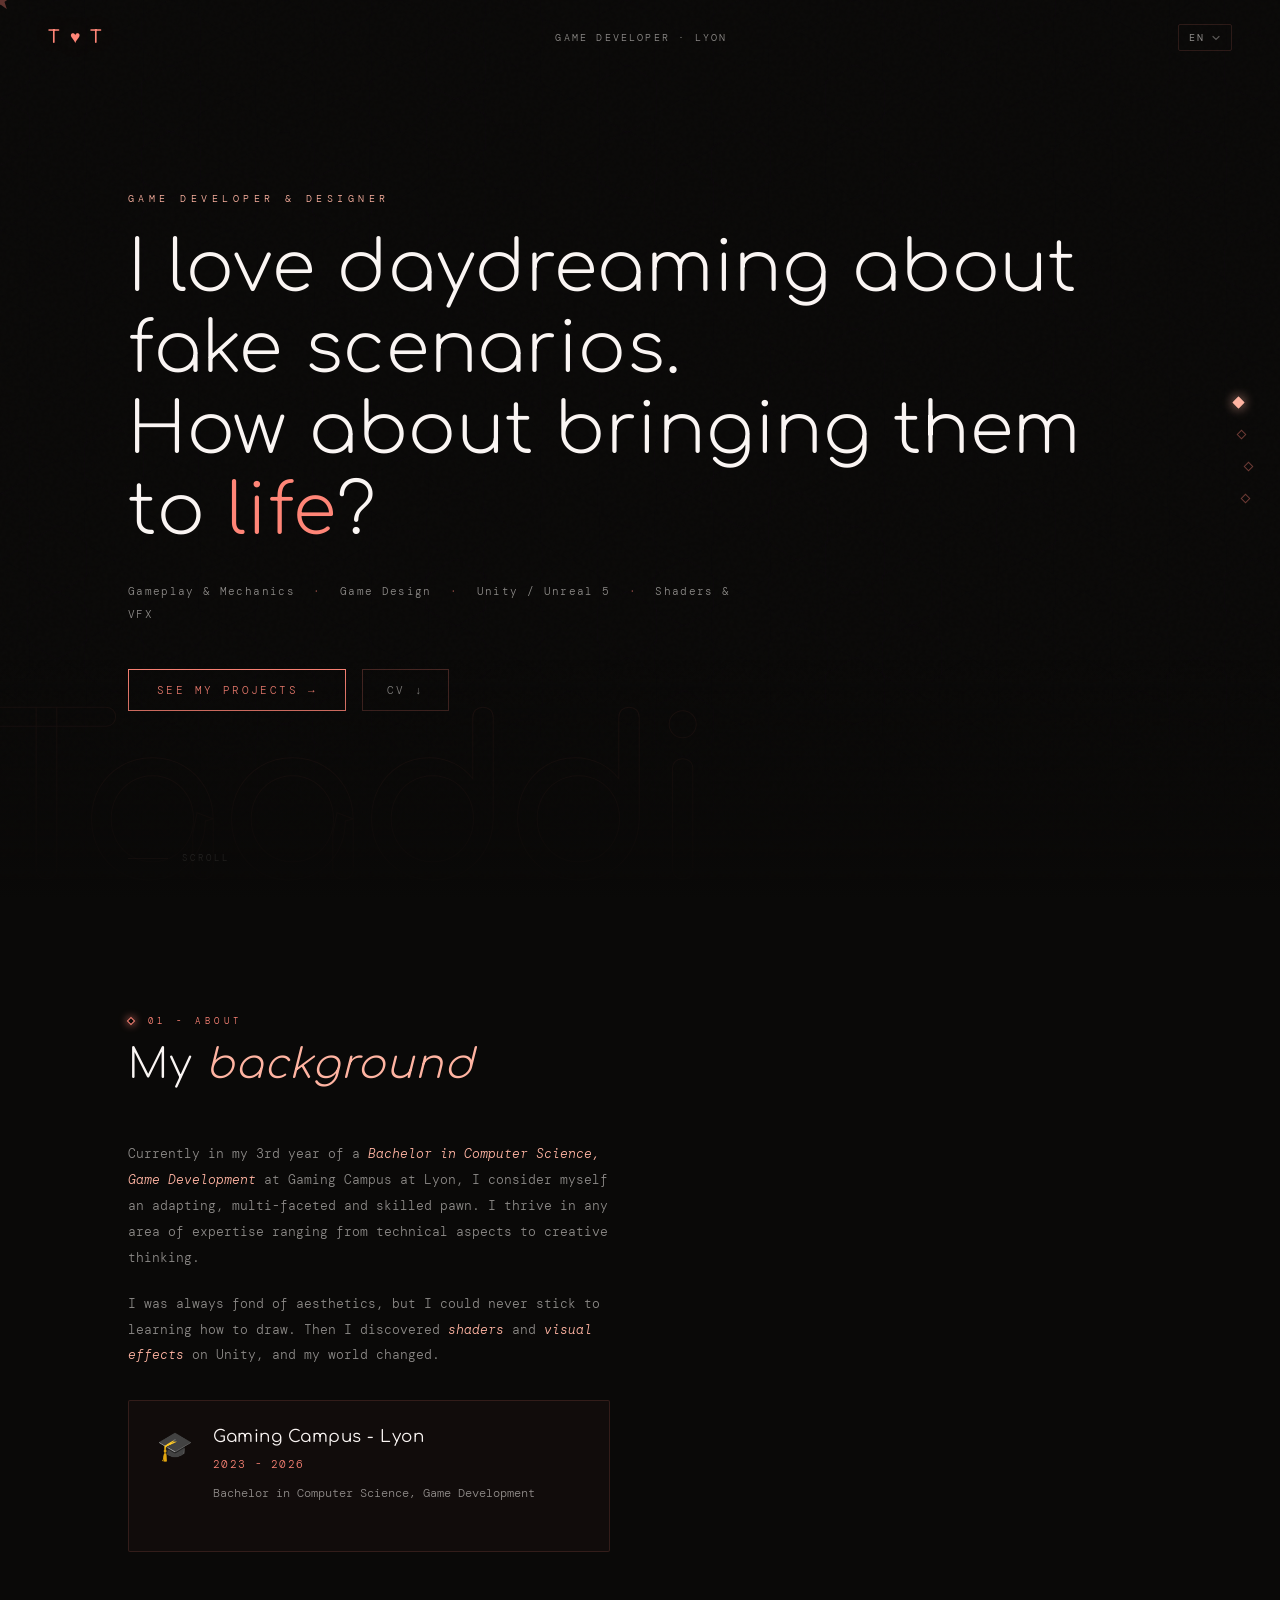
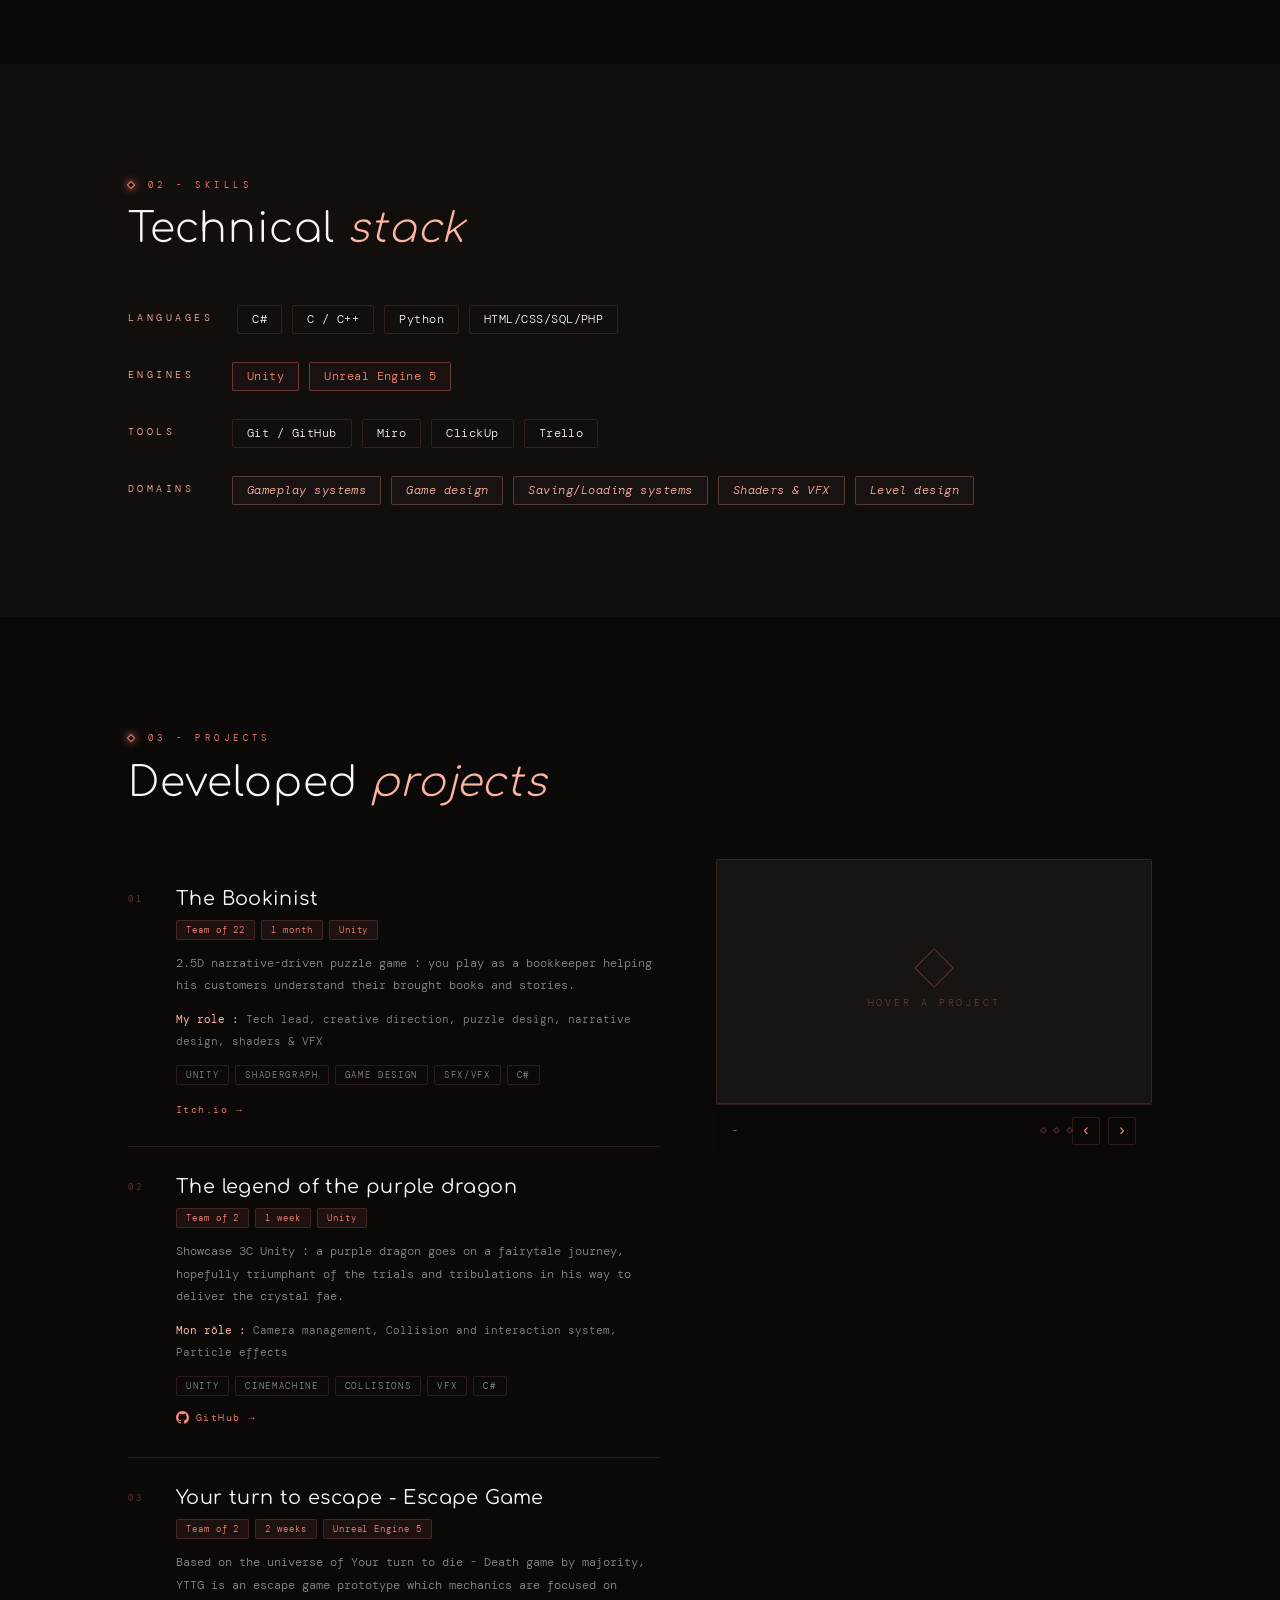
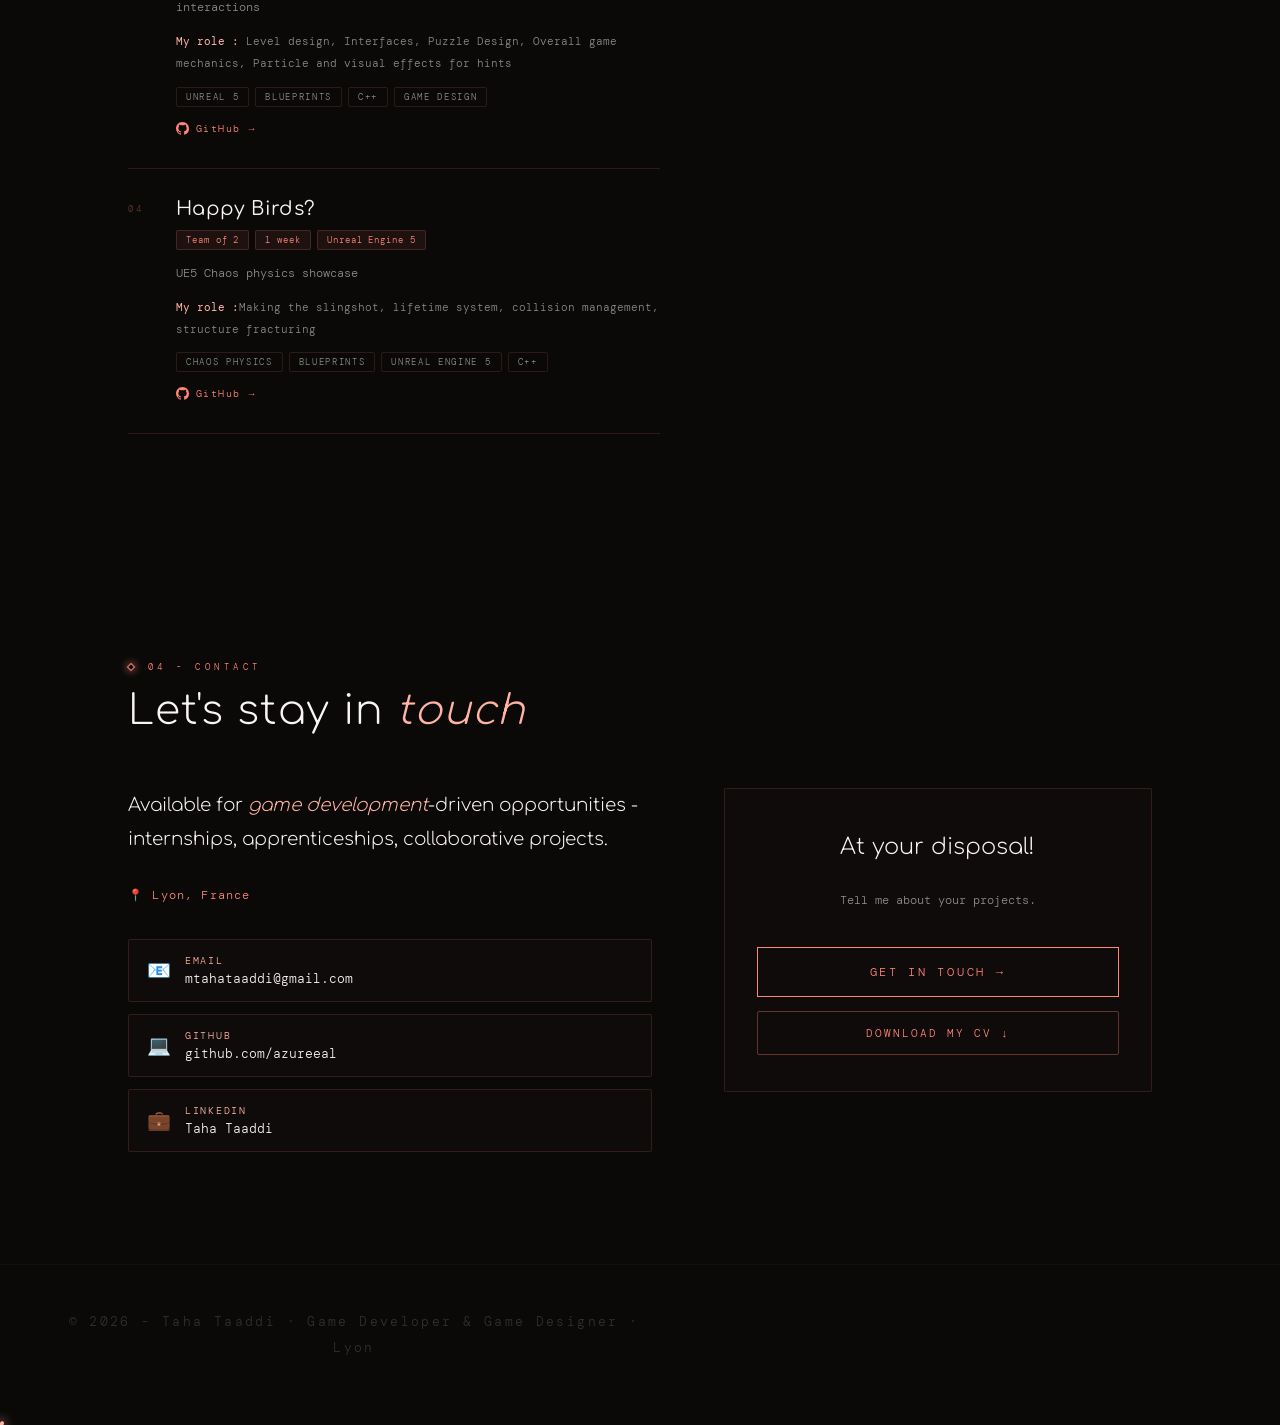
==== commit 34acd27e: "[ADD] english push" ====
--- a/en/index.html
+++ b/en/index.html
@@ -3,17 +3,17 @@
 <head>
     <meta charset="UTF-8">
     <meta name="viewport" content="width=device-width, initial-scale=1.0">
-    <title>Enzo Omani - Game Developer & Game Designer</title>
+    <title>Taha Taaddi - Game Developer & Game Designer</title>
     <link rel="preconnect" href="https://fonts.googleapis.com">
     <link rel="preconnect" href="https://fonts.gstatic.com" crossorigin>
-    <link href="https://fonts.googleapis.com/css2?family=Cormorant+Garamond:ital,wght@0,300;0,400;0,600;1,300;1,400&family=DM+Mono:ital,wght@0,300;0,400;1,300&display=swap" rel="stylesheet">
+    <link href="https://fonts.googleapis.com/css2?family=Comfortaa:wght@300;400;500;600;700&family=DM+Mono:ital,wght@0,300;0,400;1,300&display=swap" rel="stylesheet">
     <link rel="stylesheet" href="style.css">
 </head>
 <body>
     <canvas id="hex-canvas"></canvas>
 
     <nav class="nav">
-        <div class="nav-logo">E·O</div>
+        <div class="nav-logo">T ♥ T</div>
         <div class="nav-right">Game Developer · Lyon</div>
 
         <div class="lang-switcher">
@@ -29,20 +29,19 @@
     </nav>
 
     <header class="hero">
-        <div class="hero-watermark">Omani</div>
+        <div class="hero-watermark">Taaddi</div>
         <div class="hero-content">
             <p class="hero-eyebrow">Game Developer &amp; Designer</p>
             <h1>
-                I design<br>
-                <span class="highlight">experiences</span> that make<br>
-                you want to <span class="highlight-teal">explore</span>.
+                I love daydreaming about fake scenarios.<br>
+                How about bringing them to <span class="highlight-teal">life</span>?
             </h1>
             <p class="hero-subtitle">
-                Gameplay &amp; Mechanics <span>·</span> Game Design <span>·</span> Unity / Unreal 5
+                Gameplay &amp; Mechanics <span>·</span> Game Design <span>·</span> Unity / Unreal 5 <span>·</span> Shaders &amp; VFX
             </p>
             <div class="hero-cta">
-                <a href="#projects" class="btn-primary">View my projects <span class="btn-arrow">→</span></a>
-                <a href="CV_Enzo_Omani_EN.pdf" download class="btn-ghost">CV ↓</a>
+                <a href="#projects" class="btn-primary">See my projects <span class="btn-arrow">→</span></a>
+                <a href="TAHA TAADDI_EN.pdf" download class="btn-ghost">CV ↓</a>
             </div>
         </div>
         <div class="scroll-hint"><div class="scroll-line"></div>Scroll</div>
@@ -54,45 +53,14 @@
         <h2>My <span class="accent">background</span></h2>
         <div class="about-grid">
             <div class="about-text">
-                <p>Currently in my 3rd year of a <span class="highlight">Bachelor in Computer Science, Game Development</span> at Gaming Campus (Lyon), specialising in gameplay mechanics and original system design.</p>
-                <p>I prefer games that teach you their rules without explaining them; that’s the philosophy that has guided the way I design my mechanics from the very beginning.</p>
-                <p>Having grown up with a <span class="highlight">Wii</span> in the living room, then discovered <span class="highlight">Warcraft III</span> and <span class="highlight">Minecraft</span> on my first PC, I quickly realized that what drew me in wasn’t just playing, but understanding why these experiences worked, and wanting to recreate them. A naturally logical mindset and a growing curiosity about programming languages and their internal mechanisms did the rest.</p>
+                <p>Currently in my 3rd year of a <span class="highlight">Bachelor in Computer Science, Game Development</span> at Gaming Campus at Lyon, I consider myself an adapting, multi-faceted and skilled pawn. I thrive in any area of expertise ranging from technical aspects to creative thinking.</p>
+                <p>I was always fond of aesthetics, but I could never stick to learning how to draw. Then I discovered <span class="highlight">shaders</span> and <span class="highlight">visual effects</span> on Unity, and my world changed.</p>
                 <div class="formation-card">
                     <div class="formation-icon">🎓</div>
                     <div class="formation-content">
                         <h3>Gaming Campus - Lyon</h3>
                         <p class="formation-years">2023 - 2026</p>
                         <p class="formation-degree">Bachelor in Computer Science, Game Development</p>
-                    </div>
-                </div>
-            </div>
-            <div class="about-highlights">
-                <div class="highlight-card">
-                    <span class="highlight-num">4</span>
-                    <div class="highlight-info">
-                        <span class="highlight-label">Completed projects</span>
-                        <span class="highlight-sub">+ 1 game concept</span>
-                    </div>
-                </div>
-                <div class="highlight-card">
-                    <span class="highlight-num">2</span>
-                    <div class="highlight-info">
-                        <span class="highlight-label">Engines</span>
-                        <span class="highlight-sub">Unity · Unreal Engine 5</span>
-                    </div>
-                </div>
-                <div class="highlight-card">
-                    <span class="highlight-num">5</span>
-                    <div class="highlight-info">
-                        <span class="highlight-label">Languages</span>
-                        <span class="highlight-sub">C# · C++ · C · Python · JS</span>
-                    </div>
-                </div>
-                <div class="highlight-card">
-                    <span class="highlight-num">3<span class="highlight-num-unit">ans</span></span>
-                    <div class="highlight-info">
-                        <span class="highlight-label">Education</span>
-                        <span class="highlight-sub">Gaming Campus, Lyon</span>
                     </div>
                 </div>
             </div>
@@ -110,7 +78,7 @@
                     <span class="skill-pill">C#</span>
                     <span class="skill-pill">C / C++</span>
                     <span class="skill-pill">Python</span>
-                    <span class="skill-pill">JavaScript</span>
+                    <span class="skill-pill">HTML/CSS/SQL/PHP</span>
                 </div>
             </div>
             <div class="skills-flat-group">
@@ -126,6 +94,7 @@
                     <span class="skill-pill">Git / GitHub</span>
                     <span class="skill-pill">Miro</span>
                     <span class="skill-pill">ClickUp</span>
+                    <span class="skill-pill">Trello</span>
                 </div>
             </div>
             <div class="skills-flat-group">
@@ -133,7 +102,7 @@
                 <div class="skills-flat-tags">
                     <span class="skill-pill highlight">Gameplay systems</span>
                     <span class="skill-pill highlight">Game design</span>
-                    <span class="skill-pill highlight">Procedural generation</span>
+                    <span class="skill-pill highlight">Saving/Loading systems</span>
                     <span class="skill-pill highlight">Shaders &amp; VFX</span>
                     <span class="skill-pill highlight">Level design</span>
                 </div>
@@ -153,36 +122,35 @@
                 <div class="project-row" data-project="0">
                     <span class="row-num">01</span>
                     <div class="row-body">
-                        <h3 class="row-title">Procedural generation &amp; Portals</h3>
+                        <h3 class="row-title">The Bookinist</h3>
+                        <div class="row-meta">
+                            <span class="meta-badge">Team of 22</span>
+                            <span class="meta-badge">1 month</span>
+                            <span class="meta-badge">Unity</span>
+                        </div>
+                        <p class="row-desc">2.5D narrative-driven puzzle game : you play as a bookkeeper helping his customers understand their brought books and stories.</p>
+                        <p class="row-role"><strong>My role :</strong> Tech lead, creative direction, puzzle design, narrative design, shaders &amp; VFX</p>
+                        <div class="row-tags"><span class="tag">Unity</span><span class="tag">ShaderGraph</span><span class="tag">Game Design</span><span class="tag">SFX/VFX</span><span class="tag">C#</span></div>
+                        <a href="https://azureeal.itch.io/the-bookinist" target="_blank" rel="noopener" class="row-link">
+                            Itch.io →
+                        </a>
+                    </div>
+                </div>
+
+                <div class="project-row" data-project="1">
+                    <span class="row-num">02</span>
+                    <div class="row-body">
+                        <h3 class="row-title">The legend of the purple dragon</h3>
                         <div class="row-meta">
                             <span class="meta-badge">Team of 2</span>
                             <span class="meta-badge">1 week</span>
                             <span class="meta-badge">Unity</span>
                         </div>
-                        <p class="row-desc">Exploration game with procedurally generated levels. Players collect paint pots to draw a portal on the ground and move to the next biome - plains, desert, snow.</p>
-                        <p class="row-role"><strong>My role:</strong> Terrain generation using Perlin noise & height mapping to create distinct biomes</p>
-                        <div class="row-tags"><span class="tag">Unity</span><span class="tag">Procedural</span><span class="tag">Perlin Noise</span><span class="tag">Biomes</span><span class="tag">C#</span></div>
-                        <a href="https://github.com/Nyevius/Portal-Procedural" target="_blank" rel="noopener" class="row-link">
-                            <svg width="13" height="13" viewBox="0 0 24 24" fill="currentColor"><path d="M12 0C5.37 0 0 5.37 0 12c0 5.31 3.435 9.795 8.205 11.385.6.105.825-.255.825-.57 0-.285-.015-1.23-.015-2.235-3.015.555-3.795-.735-4.035-1.41-.135-.345-.72-1.41-1.23-1.695-.42-.225-1.02-.78-.015-.795.945-.015 1.62.87 1.845 1.23 1.08 1.815 2.805 1.305 3.495.99.105-.78.42-1.305.765-1.605-2.67-.3-5.46-1.335-5.46-5.925 0-1.305.465-2.385 1.23-3.225-.12-.3-.54-1.53.12-3.18 0 0 1.005-.315 3.3 1.23.96-.27 1.98-.405 3-.405s2.04.135 3 .405c2.295-1.56 3.3-1.23 3.3-1.23.66 1.65.24 2.88.12 3.18.765.84 1.23 1.905 1.23 3.225 0 4.605-2.805 5.625-5.475 5.925.435.375.81 1.095.81 2.22 0 1.605-.015 2.895-.015 3.3 0 .315.225.69.825.57A12.02 12.02 0 0 0 24 12c0-6.63-5.37-12-12-12z"/></svg>
-                            GitHub →
-                        </a>
-                    </div>
-                </div>
-
-                <div class="project-row" data-project="1">
-                    <span class="row-num">02</span>
-                    <div class="row-body">
-                        <h3 class="row-title">Shaders &amp; VFX - Crystal Quest</h3>
-                        <div class="row-meta">
-                            <span class="meta-badge">Team of 2</span>
-                            <span class="meta-badge">1 week</span>
-                            <span class="meta-badge">Unity</span>
-                        </div>
-                        <p class="row-desc">Unity shader showcase: a hero sets out to find a legendary crystal guarded by colourful goblins - absurd, immersive, visually polished.</p>
-                        <p class="row-role"><strong>My role:</strong> Custom shaders via ShaderGraph, post-processing integration (bloom, distortion), particle effects built with the VFX Graph</p>
-                        <div class="row-tags"><span class="tag">Unity</span><span class="tag">ShaderGraph</span><span class="tag">Post-Processing</span><span class="tag">VFX Graph</span><span class="tag">C#</span></div>
+                        <p class="row-desc">Showcase 3C Unity : a purple dragon goes on a fairytale journey, hopefully triumphant of the trials and tribulations in his way to deliver the crystal fae.</p>
+                        <p class="row-role"><strong>Mon rôle :</strong> Camera management, Collision and interaction system, Particle effects</p>
+                        <div class="row-tags"><span class="tag">Unity</span><span class="tag">Cinemachine</span><span class="tag">Collisions</span><span class="tag">VFX</span><span class="tag">C#</span></div>
                         <a href="https://github.com/Nyevius/Shaders-VFX" target="_blank" rel="noopener" class="row-link">
-                            <svg width="13" height="13" viewBox="0 0 24 24" fill="currentColor"><path d="M12 0C5.37 0 0 5.37 0 12c0 5.31 3.435 9.795 8.205 11.385.6.105.825-.255.825-.57 0-.285-.015-1.23-.015-2.235-3.015.555-3.795-.735-4.035-1.41-.135-.345-.72-1.41-1.23-1.695-.42-.225-1.02-.78-.015-.795.945-.015 1.62.87 1.845 1.23 1.08 1.815 2.805 1.305 3.495.99.105-.78.42-1.305.765-1.605-2.67-.3-5.46-1.335-5.46-5.925 0-1.305.465-2.385 1.23-3.225-.12-.3-.54-1.53.12-3.18 0 0 1.005-.315 3.3 1.23.96-.27 1.98-.405 3-.405s2.04.135 3 .405c2.295-1.56 3.3-1.23 3.3-1.23.66 1.65.24 2.88.12 3.18.765.84 1.23 1.905 1.23 3.225 0 4.605-2.805 5.625-5.475 5.925.435.375.81 1.095.81 2.22 0 1.605-.015 2.895-.015 3.3 0 .315.225.69.825.57A12.02 12.02 0 0 0 24 12c0-6.63-5.37-12-12-12z"/></svg>
+                            <svg width="13" height="13" viewBox="0 0 24 24" fill="currentColor"><path d="M12 0C5.37 0 0 5.37 0 12c0 5.31 3.435 9.795 8.205 11.385.6.105.825-.255.825-.57 0-.285-.015-1.23-.015-2.235-3.015.555-3.795-.735-4.035-1.41-.135-.345-.72-1.41-1.23-1.695-.42-.225-1.02-.78-.015-.795.945-.015 1.62.87 1.845 1.23 1.08 1.815 2.805 1.305 3.495.99.105-.78.42-1.305.765-1.605-2.67-.3-5.46-1.335-5.46-5.925 0-1.305.465-2.385 1.23-3.225-.12-.3-.54-1.53.12-3.18 0 0 1.005-.315 3.3 1.23.96-.27 1.98-.405 3-.405s2.04.135 3 .405c2.295-1.56 3.3-1.23 3.3-1.23.66 1.65.24 2.88.12 3.18.765.84 1.23 1.905 1.23 3.225 0 4.605-2.805 5.625-5.475 5.925.435.375.81 1.095.81 2.22 0 1.605-.015 2.895-.015 3.3 0 .315.225.69.825.57A12.02 12.02 0 0 0 24 12c0-6.63-5.37-12-12-12z" /></svg>
                             GitHub →
                         </a>
                     </div>
@@ -191,17 +159,17 @@
                 <div class="project-row" data-project="2">
                     <span class="row-num">03</span>
                     <div class="row-body">
-                        <h3 class="row-title">Rooms - Escape Game</h3>
+                        <h3 class="row-title">Your turn to escape - Escape Game</h3>
                         <div class="row-meta">
                             <span class="meta-badge">Team of 2</span>
                             <span class="meta-badge">2 weeks</span>
                             <span class="meta-badge">Unreal Engine 5</span>
                         </div>
-                        <p class="row-desc">Trapped in a flat, every door leads to the same room - slightly different each time. Observe, memorise, progress. A minimalist puzzle about exploration and perception.</p>
-                        <p class="row-role"><strong>My role:</strong> Design of the cross-level progression logic, room status management, and exploration mechanics</p>
+                        <p class="row-desc">Based on the universe of Your turn to die - Death game by majority, YTTG is an escape game prototype which mechanics are focused on interactions</p>
+                        <p class="row-role"><strong>My role :</strong> Level design, Interfaces, Puzzle Design, Overall game mechanics, Particle and visual effects for hints</p>
                         <div class="row-tags"><span class="tag">Unreal 5</span><span class="tag">Blueprints</span><span class="tag">C++</span><span class="tag">Game Design</span></div>
                         <a href="https://github.com/Nyevius/Rooms-Puzzle-Game-" target="_blank" rel="noopener" class="row-link">
-                            <svg width="13" height="13" viewBox="0 0 24 24" fill="currentColor"><path d="M12 0C5.37 0 0 5.37 0 12c0 5.31 3.435 9.795 8.205 11.385.6.105.825-.255.825-.57 0-.285-.015-1.23-.015-2.235-3.015.555-3.795-.735-4.035-1.41-.135-.345-.72-1.41-1.23-1.695-.42-.225-1.02-.78-.015-.795.945-.015 1.62.87 1.845 1.23 1.08 1.815 2.805 1.305 3.495.99.105-.78.42-1.305.765-1.605-2.67-.3-5.46-1.335-5.46-5.925 0-1.305.465-2.385 1.23-3.225-.12-.3-.54-1.53.12-3.18 0 0 1.005-.315 3.3 1.23.96-.27 1.98-.405 3-.405s2.04.135 3 .405c2.295-1.56 3.3-1.23 3.3-1.23.66 1.65.24 2.88.12 3.18.765.84 1.23 1.905 1.23 3.225 0 4.605-2.805 5.625-5.475 5.925.435.375.81 1.095.81 2.22 0 1.605-.015 2.895-.015 3.3 0 .315.225.69.825.57A12.02 12.02 0 0 0 24 12c0-6.63-5.37-12-12-12z"/></svg>
+                            <svg width="13" height="13" viewBox="0 0 24 24" fill="currentColor"><path d="M12 0C5.37 0 0 5.37 0 12c0 5.31 3.435 9.795 8.205 11.385.6.105.825-.255.825-.57 0-.285-.015-1.23-.015-2.235-3.015.555-3.795-.735-4.035-1.41-.135-.345-.72-1.41-1.23-1.695-.42-.225-1.02-.78-.015-.795.945-.015 1.62.87 1.845 1.23 1.08 1.815 2.805 1.305 3.495.99.105-.78.42-1.305.765-1.605-2.67-.3-5.46-1.335-5.46-5.925 0-1.305.465-2.385 1.23-3.225-.12-.3-.54-1.53.12-3.18 0 0 1.005-.315 3.3 1.23.96-.27 1.98-.405 3-.405s2.04.135 3 .405c2.295-1.56 3.3-1.23 3.3-1.23.66 1.65.24 2.88.12 3.18.765.84 1.23 1.905 1.23 3.225 0 4.605-2.805 5.625-5.475 5.925.435.375.81 1.095.81 2.22 0 1.605-.015 2.895-.015 3.3 0 .315.225.69.825.57A12.02 12.02 0 0 0 24 12c0-6.63-5.37-12-12-12z" /></svg>
                             GitHub →
                         </a>
                     </div>
@@ -210,17 +178,18 @@
                 <div class="project-row" data-project="3">
                     <span class="row-num">04</span>
                     <div class="row-body">
-                        <h3 class="row-title">Spirit Dash - Game Concept</h3>
+                        <h3 class="row-title">Happy Birds?</h3>
                         <div class="row-meta">
-                            <span class="meta-badge">Solo concept</span>
-                            <span class="meta-badge">Platformer / Action</span>
+                            <span class="meta-badge">Team of 2</span>
+                            <span class="meta-badge">1 week</span>
+                            <span class="meta-badge">Unreal Engine 5</span>
                         </div>
-                        <p class="row-desc">An amnesiac spirit traverses trap-filled ruins in search of lost memories. Full game system design: mechanics, narrative and progression.</p>
-                        <p class="row-role"><strong>Status:</strong> Documented concept, awaiting development</p>
-                        <div class="row-tags"><span class="tag">Game Design</span><span class="tag">Game Concept</span><span class="tag">Progression systems</span><span class="tag">Environmental storytelling</span></div>
-                        <a href="spirit-dash.html" class="row-concept-btn">
-                            View concept
-                            <svg xmlns="http://www.w3.org/2000/svg" width="11" height="11" viewBox="0 0 24 24" fill="none" stroke="currentColor" stroke-width="2" stroke-linecap="round" stroke-linejoin="round"><line x1="5" y1="12" x2="19" y2="12"/><polyline points="12 5 19 12 12 19"/></svg>
+                        <p class="row-desc">UE5 Chaos physics showcase</p>
+                        <p class="row-role"><strong>My role :</strong>Making the slingshot, lifetime system, collision management, structure fracturing</p>
+                        <div class="row-tags"><span class="tag">Chaos Physics</span><span class="tag">Blueprints</span><span class="tag">Unreal Engine 5</span><span class="tag">C++</span></div>
+                        <a href="https://github.com/Nyevius/Rooms-Puzzle-Game-" target="_blank" rel="noopener" class="row-link">
+                            <svg width="13" height="13" viewBox="0 0 24 24" fill="currentColor"><path d="M12 0C5.37 0 0 5.37 0 12c0 5.31 3.435 9.795 8.205 11.385.6.105.825-.255.825-.57 0-.285-.015-1.23-.015-2.235-3.015.555-3.795-.735-4.035-1.41-.135-.345-.72-1.41-1.23-1.695-.42-.225-1.02-.78-.015-.795.945-.015 1.62.87 1.845 1.23 1.08 1.815 2.805 1.305 3.495.99.105-.78.42-1.305.765-1.605-2.67-.3-5.46-1.335-5.46-5.925 0-1.305.465-2.385 1.23-3.225-.12-.3-.54-1.53.12-3.18 0 0 1.005-.315 3.3 1.23.96-.27 1.98-.405 3-.405s2.04.135 3 .405c2.295-1.56 3.3-1.23 3.3-1.23.66 1.65.24 2.88.12 3.18.765.84 1.23 1.905 1.23 3.225 0 4.605-2.805 5.625-5.475 5.925.435.375.81 1.095.81 2.22 0 1.605-.015 2.895-.015 3.3 0 .315.225.69.825.57A12.02 12.02 0 0 0 24 12c0-6.63-5.37-12-12-12z" /></svg>
+                            GitHub →
                         </a>
                     </div>
                 </div>
@@ -276,42 +245,42 @@
         <h2>Let's stay in <span class="accent">touch</span></h2>
         <div class="contact-layout">
             <div>
-                <p class="contact-intro">Open to opportunities in <span class="highlight">game development</span> - internships, work-study programmes, collaborative projects.</p>
+                <p class="contact-intro">Available for <span class="highlight">game development</span>-driven opportunities - internships, apprenticeships, collaborative projects.</p>
                 <p class="contact-location">📍 Lyon, France</p>
                 <div class="contact-links">
-                    <a href="mailto:en.crivello@gmail.com" class="contact-link">
+                    <a href="mailto:mtahataaddi@gmail.com" class="contact-link">
                         <span class="contact-icon">📧</span>
-                        <div class="contact-info-block"><span class="contact-label">Email</span><span class="contact-value">en.crivello@gmail.com</span></div>
+                        <div class="contact-info-block"><span class="contact-label">Email</span><span class="contact-value">mtahataaddi@gmail.com</span></div>
                     </a>
-                    <a href="https://github.com/Nyevius" target="_blank" rel="noopener noreferrer" class="contact-link">
+                    <a href="https://github.com/azureeal" target="_blank" rel="noopener noreferrer" class="contact-link">
                         <span class="contact-icon">💻</span>
-                        <div class="contact-info-block"><span class="contact-label">GitHub</span><span class="contact-value">github.com/Nyevius</span></div>
+                        <div class="contact-info-block"><span class="contact-label">GitHub</span><span class="contact-value">github.com/azureeal</span></div>
                     </a>
-                    <a href="https://www.linkedin.com/in/enzo-omani/" target="_blank" rel="noopener noreferrer" class="contact-link">
+                    <a href="https://www.linkedin.com/in/taha-taaddi/" target="_blank" rel="noopener noreferrer" class="contact-link">
                         <span class="contact-icon">💼</span>
-                        <div class="contact-info-block"><span class="contact-label">LinkedIn</span><span class="contact-value">Enzo Omani</span></div>
+                        <div class="contact-info-block"><span class="contact-label">LinkedIn</span><span class="contact-value">Taha Taaddi</span></div>
                     </a>
                 </div>
             </div>
             <div class="contact-actions">
-                <p class="contact-actions-title">Let's work together</p>
-                <p class="contact-actions-sub">Available to discuss your projects</p>
-                <a href="mailto:en.crivello@gmail.com" class="btn-primary btn-large">Get in touch <span class="btn-arrow">→</span></a>
+                <p class="contact-actions-title">At your disposal!</p>
+                <p class="contact-actions-sub">Tell me about your projects.</p>
+                <a href="mailto:mtahataaddi@gmail.com" class="btn-primary btn-large">Get in touch <span class="btn-arrow">→</span></a>
                 <a href="CV_Enzo_Omani_EN.pdf" download class="btn-secondary">Download my CV ↓</a>
             </div>
         </div>
     </section>
 
-    <footer><p>© 2026 - Enzo Omani · Game Developer &amp; Game Designer · Lyon</p></footer>
+    <footer><p>© 2026 - Taha Taaddi · Game Developer &amp; Game Designer · Lyon</p></footer>
 
     <script src="script.js"></script>
     <script>
     /* ── Preview panel interactif ───────────────────────── */
     const projectData = [
-        { title: 'Procedural Generation', imgCount: 3 },
-        { title: 'Shaders & VFX', imgCount: 2 },
-        { title: 'Rooms - Escape Game', imgCount: 3 },
-        { title: 'Spirit Dash - Concept', imgCount: 1 }
+        { title: 'The Bookinist', imgCount: 3 },
+        { title: 'The legend of the purple dragon', imgCount: 2 },
+        { title: 'Your turn to escape', imgCount: 3 },
+        { title: 'Happy Birds?', imgCount: 1 }
     ];
 
     let activeProject = -1;
--- a/en/style.css
+++ b/en/style.css
@@ -1,269 +1,1267 @@
-﻿@import url('https://fonts.googleapis.com/css2?family=Cormorant+Garamond:ital,wght@0,300;0,400;0,600;1,300;1,400&family=DM+Mono:ital,wght@0,300;0,400;1,300&display=swap');
+﻿@import url('https://fonts.googleapis.com/css2?family=Comfortaa:wght@300;400;500;600;700&family=DM+Mono:ital,wght@0,300;0,400;1,300&display=swap');
 
 :root {
-    --bg:      #08060f;
-    --bg2:     #0d0a18;
-    --surface: #130f22;
-    --border:  rgba(160, 100, 255, 0.14);
-    --accent:  #a855f7;
-    --accent2: #e879f9;
-    --accent3: #7c3aed;
-    --text:    #e2d9f3;
-    --muted:   rgba(220, 210, 240, 0.45);
-    --glow:    rgba(168, 85, 247, 0.22);
-}
-
-*, *::before, *::after { box-sizing: border-box; margin: 0; padding: 0; }
-html { scroll-behavior: smooth; }
-body { font-family: 'DM Mono', monospace; background: var(--bg); color: var(--text); cursor: none; overflow-x: hidden; }
-
-body::after {
-    content: ''; position: fixed; inset: 0;
-    background-image: url("data:image/svg+xml,%3Csvg viewBox='0 0 256 256' xmlns='http://www.w3.org/2000/svg'%3E%3Cfilter id='n'%3E%3CfeTurbulence type='fractalNoise' baseFrequency='0.9' numOctaves='4' stitchTiles='stitch'/%3E%3C/filter%3E%3Crect width='100%25' height='100%25' filter='url(%23n)' opacity='0.035'/%3E%3C/svg%3E");
-    pointer-events: none; z-index: 1; opacity: 0.45;
-}
-
-#hex-canvas { position: fixed; top: 0; left: 0; z-index: 0; pointer-events: none; }
-
-/* ─── Losange cursor ─────────────────────────────────────── */
+    --bg: #0a0908;
+    --bg2: #110e0c;
+    --surface: #171412;
+    --border: rgba(255, 133, 119, 0.14);
+    --accent: #FF8577;
+    --accent2: #FFB4A2;
+    --accent3: #E8685A;
+    --text: #FAF5F3;
+    --muted: rgba(250, 245, 243, 0.55);
+    --glow: rgba(255, 133, 119, 0.22);
+}
+
+*, *::before, *::after {
+    box-sizing: border-box;
+    margin: 0;
+    padding: 0;
+}
+
+html {
+    scroll-behavior: smooth;
+}
+
+body {
+    font-family: 'DM Mono', monospace;
+    background: var(--bg);
+    color: var(--text);
+    cursor: none;
+    overflow-x: hidden;
+}
+
+    body::after {
+        content: '';
+        position: fixed;
+        inset: 0;
+        background-image: url("data:image/svg+xml,%3Csvg viewBox='0 0 256 256' xmlns='http://www.w3.org/2000/svg'%3E%3Cfilter id='n'%3E%3CfeTurbulence type='fractalNoise' baseFrequency='0.9' numOctaves='4' stitchTiles='stitch'/%3E%3C/filter%3E%3Crect width='100%25' height='100%25' filter='url(%23n)' opacity='0.035'/%3E%3C/svg%3E");
+        pointer-events: none;
+        z-index: 1;
+        opacity: 0.45;
+    }
+
+#hex-canvas {
+    position: fixed;
+    top: 0;
+    left: 0;
+    z-index: 0;
+    pointer-events: none;
+}
+
+/* ─── Heart / star cursor ────────────────────────────────── */
 .cursor-diamond {
-    position: fixed; width: 14px; height: 14px; border: 1.5px solid var(--accent2);
-    transform: translate(-50%, -50%) rotate(45deg); pointer-events: none; z-index: 9999;
-    box-shadow: 0 0 8px var(--accent2), inset 0 0 4px rgba(232,121,249,0.15);
-    animation: diamondSpin 4s linear infinite;
-}
+    position: fixed;
+    pointer-events: none;
+    z-index: 9999;
+    font-size: 16px;
+    line-height: 1;
+    color: var(--accent2);
+    transform: translate(-50%, -50%);
+    filter: drop-shadow(0 0 6px var(--accent2));
+    animation: heartBeat 1.3s ease-in-out infinite;
+    transition: font-size 0.25s, color 0.25s;
+}
+
+    .cursor-diamond::before {
+        content: '♥';
+    }
+
 .cursor-outer {
-    position: fixed; width: 32px; height: 32px; border: 1px solid rgba(168,85,247,0.3);
-    transform: translate(-50%, -50%) rotate(45deg); pointer-events: none; z-index: 9998;
-    transition: left 0.12s ease, top 0.12s ease, width 0.25s, height 0.25s;
-    animation: diamondSpin 8s linear infinite reverse;
-}
+    position: fixed;
+    pointer-events: none;
+    z-index: 9998;
+    font-size: 26px;
+    line-height: 1;
+    color: rgba(255,133,119,0.35);
+    transform: translate(-50%, -50%) rotate(0deg);
+    transition: left 0.12s ease, top 0.12s ease, font-size 0.25s, color 0.25s;
+    animation: starSpin 9s linear infinite;
+}
+
+    .cursor-outer::before {
+        content: '★';
+    }
+
 body:has(a:hover) .cursor-diamond, body:has(.project-row:hover) .cursor-diamond {
-    width: 18px; height: 18px; border-color: var(--accent);
-    box-shadow: 0 0 16px var(--accent), inset 0 0 8px rgba(168,85,247,0.3);
-}
-body:has(a:hover) .cursor-outer { width: 48px; height: 48px; border-color: rgba(168,85,247,0.5); }
-@keyframes diamondSpin { from { transform: translate(-50%,-50%) rotate(45deg); } to { transform: translate(-50%,-50%) rotate(405deg); } }
+    font-size: 22px;
+    color: var(--accent);
+    filter: drop-shadow(0 0 12px var(--accent));
+}
+
+body:has(a:hover) .cursor-outer {
+    font-size: 38px;
+    color: rgba(255,133,119,0.6);
+}
+
+@keyframes heartBeat {
+    0%, 100% {
+        transform: translate(-50%, -50%) scale(1);
+    }
+
+    50% {
+        transform: translate(-50%, -50%) scale(1.18);
+    }
+}
+
+@keyframes starSpin {
+    from {
+        transform: translate(-50%,-50%) rotate(0deg);
+    }
+
+    to {
+        transform: translate(-50%,-50%) rotate(360deg);
+    }
+}
 
 /* ─── Nav dots ───────────────────────────────────────────── */
 .nav-dots {
-    position: fixed; right: 28px; top: 50%; transform: translateY(-50%);
-    z-index: 200; display: flex; flex-direction: column; gap: 20px; align-items: center;
-}
-.nav-dot { position: relative; display: flex; align-items: center; justify-content: flex-end; gap: 10px; cursor: pointer; text-decoration: none; }
-.nav-dot-pip { width: 7px; height: 7px; border: 1px solid rgba(168,85,247,0.4); transform: rotate(45deg); transition: all 0.3s; background: transparent; }
-.nav-dot.active .nav-dot-pip, .nav-dot:hover .nav-dot-pip { background: var(--accent2); border-color: var(--accent2); box-shadow: 0 0 10px var(--accent2); transform: rotate(45deg) scale(1.2); }
-.nav-dot-label { font-size: 0.58rem; letter-spacing: 0.2em; text-transform: uppercase; color: var(--muted); opacity: 0; transform: translateX(8px); transition: opacity 0.25s, transform 0.25s; pointer-events: none; white-space: nowrap; font-weight: 300; }
-.nav-dot:hover .nav-dot-label { opacity: 1; transform: translateX(0); }
+    position: fixed;
+    right: 28px;
+    top: 50%;
+    transform: translateY(-50%);
+    z-index: 200;
+    display: flex;
+    flex-direction: column;
+    gap: 20px;
+    align-items: center;
+}
+
+.nav-dot {
+    position: relative;
+    display: flex;
+    align-items: center;
+    justify-content: flex-end;
+    gap: 10px;
+    cursor: pointer;
+    text-decoration: none;
+}
+
+.nav-dot-pip {
+    width: 7px;
+    height: 7px;
+    border: 1px solid rgba(255,133,119,0.4);
+    transform: rotate(45deg);
+    transition: all 0.3s;
+    background: transparent;
+}
+
+.nav-dot.active .nav-dot-pip, .nav-dot:hover .nav-dot-pip {
+    background: var(--accent2);
+    border-color: var(--accent2);
+    box-shadow: 0 0 10px var(--accent2);
+    transform: rotate(45deg) scale(1.2);
+}
+
+.nav-dot-label {
+    font-size: 0.58rem;
+    letter-spacing: 0.2em;
+    text-transform: uppercase;
+    color: var(--muted);
+    opacity: 0;
+    transform: translateX(8px);
+    transition: opacity 0.25s, transform 0.25s;
+    pointer-events: none;
+    white-space: nowrap;
+    font-weight: 300;
+}
+
+.nav-dot:hover .nav-dot-label {
+    opacity: 1;
+    transform: translateX(0);
+}
 
 /* ─── Nav bar ────────────────────────────────────────────── */
-.nav { position: fixed; width: 100%; padding: 24px 48px; display: flex; justify-content: space-between; align-items: center; z-index: 100; background: transparent; transition: background 0.3s, backdrop-filter 0.3s; }
-.nav.scrolled { background: rgba(8,6,15,0.90); backdrop-filter: blur(14px); border-bottom: 1px solid rgba(168,85,247,0.1); }
-.nav-logo { font-family: 'Cormorant Garamond', serif; font-weight: 600; font-size: 1.1rem; letter-spacing: 0.14em; color: var(--accent); text-shadow: 0 0 24px var(--glow); }
-.nav-right { font-size: 0.62rem; letter-spacing: 0.22em; text-transform: uppercase; color: var(--muted); font-weight: 300; }
+.nav {
+    position: fixed;
+    width: 100%;
+    padding: 24px 48px;
+    display: flex;
+    justify-content: space-between;
+    align-items: center;
+    z-index: 100;
+    background: transparent;
+    transition: background 0.3s, backdrop-filter 0.3s;
+}
+
+    .nav.scrolled {
+        background: rgba(10,9,8,0.90);
+        backdrop-filter: blur(14px);
+        border-bottom: 1px solid rgba(255,133,119,0.1);
+    }
+
+.nav-logo {
+    font-family: 'Comfortaa', sans-serif;
+    font-weight: 600;
+    font-size: 1.1rem;
+    letter-spacing: 0.14em;
+    color: var(--accent);
+    text-shadow: 0 0 24px var(--glow);
+}
+
+.nav-right {
+    font-size: 0.62rem;
+    letter-spacing: 0.22em;
+    text-transform: uppercase;
+    color: var(--muted);
+    font-weight: 300;
+}
 
 /* ─── Hero ───────────────────────────────────────────────── */
-.hero { position: relative; min-height: 100vh; display: flex; align-items: center; padding: 0 10%; z-index: 2; overflow: hidden; }
-.hero-watermark { position: absolute; bottom: -2%; left: -2%; font-family: 'Cormorant Garamond', serif; font-size: clamp(100px, 18vw, 220px); font-weight: 600; color: transparent; -webkit-text-stroke: 1px rgba(168,85,247,0.07); letter-spacing: -0.04em; line-height: 1; pointer-events: none; z-index: 0; user-select: none; white-space: nowrap; }
-.hero-content { position: relative; z-index: 1; }
-.hero::after { content: ''; position: absolute; bottom: 0; left: 0; right: 0; height: 240px; background: linear-gradient(to bottom, transparent, var(--bg)); pointer-events: none; z-index: 2; }
-.hero-eyebrow { font-size: 0.62rem; letter-spacing: 0.45em; text-transform: uppercase; color: var(--accent2); margin-bottom: 20px; opacity: 0; animation: fadeUp 0.7s ease 0.3s forwards; font-weight: 300; }
-.hero h1 { font-family: 'Cormorant Garamond', serif; font-size: clamp(2.4rem, 5.5vw, 5rem); font-weight: 300; line-height: 1.15; letter-spacing: 0.01em; opacity: 0; animation: fadeUp 0.8s ease 0.5s forwards; }
-.highlight { color: var(--accent2); font-style: italic; }
-.highlight-teal { color: var(--accent); }
-.hero-subtitle { margin-top: 28px; font-size: 0.7rem; color: var(--muted); letter-spacing: 0.12em; line-height: 2; font-weight: 300; opacity: 0; animation: fadeUp 0.8s ease 0.7s forwards; }
-.hero-subtitle span { display: inline-block; margin: 0 10px; color: var(--accent); opacity: 0.5; }
-.hero-cta { display: flex; gap: 16px; align-items: center; margin-top: 44px; opacity: 0; animation: fadeUp 0.8s ease 0.9s forwards; flex-wrap: wrap; }
-.scroll-hint { position: absolute; bottom: 36px; left: 10%; display: flex; align-items: center; gap: 14px; font-size: 0.58rem; letter-spacing: 0.32em; text-transform: uppercase; color: var(--muted); opacity: 0; animation: fadeUp 0.8s ease 1.2s forwards; font-weight: 300; }
-.scroll-line { width: 40px; height: 1px; background: rgba(168,85,247,0.2); position: relative; overflow: hidden; }
-.scroll-line::after { content: ''; position: absolute; left: -100%; width: 100%; height: 100%; background: var(--accent2); animation: scanLine 2.2s ease-in-out infinite; box-shadow: 0 0 5px var(--accent2); }
-@keyframes scanLine { 0% { left: -100%; } 100% { left: 100%; } }
+.hero {
+    position: relative;
+    min-height: 100vh;
+    display: flex;
+    align-items: center;
+    padding: 0 10%;
+    z-index: 2;
+    overflow: hidden;
+}
+
+.hero-watermark {
+    position: absolute;
+    bottom: -2%;
+    left: -2%;
+    font-family: 'Comfortaa', sans-serif;
+    font-size: clamp(100px, 18vw, 220px);
+    font-weight: 600;
+    color: transparent;
+    -webkit-text-stroke: 1px rgba(255,133,119,0.07);
+    letter-spacing: -0.04em;
+    line-height: 1;
+    pointer-events: none;
+    z-index: 0;
+    user-select: none;
+    white-space: nowrap;
+}
+
+.hero-content {
+    position: relative;
+    z-index: 1;
+}
+
+.hero::after {
+    content: '';
+    position: absolute;
+    bottom: 0;
+    left: 0;
+    right: 0;
+    height: 240px;
+    background: linear-gradient(to bottom, transparent, var(--bg));
+    pointer-events: none;
+    z-index: 2;
+}
+
+.hero-eyebrow {
+    font-size: 0.62rem;
+    letter-spacing: 0.45em;
+    text-transform: uppercase;
+    color: var(--accent2);
+    margin-bottom: 20px;
+    opacity: 0;
+    animation: fadeUp 0.7s ease 0.3s forwards;
+    font-weight: 300;
+}
+
+.hero h1 {
+    font-family: 'Comfortaa', sans-serif;
+    font-size: clamp(2.4rem, 5.5vw, 5rem);
+    font-weight: 300;
+    line-height: 1.15;
+    letter-spacing: 0.01em;
+    opacity: 0;
+    animation: fadeUp 0.8s ease 0.5s forwards;
+}
+
+.highlight {
+    color: var(--accent2);
+    font-style: italic;
+}
+
+.highlight-teal {
+    color: var(--accent);
+}
+
+.hero-subtitle {
+    margin-top: 28px;
+    font-size: 0.7rem;
+    color: var(--muted);
+    letter-spacing: 0.12em;
+    line-height: 2;
+    font-weight: 300;
+    opacity: 0;
+    animation: fadeUp 0.8s ease 0.7s forwards;
+}
+
+    .hero-subtitle span {
+        display: inline-block;
+        margin: 0 10px;
+        color: var(--accent);
+        opacity: 0.5;
+    }
+
+.hero-cta {
+    display: flex;
+    gap: 16px;
+    align-items: center;
+    margin-top: 44px;
+    opacity: 0;
+    animation: fadeUp 0.8s ease 0.9s forwards;
+    flex-wrap: wrap;
+}
+
+.scroll-hint {
+    position: absolute;
+    bottom: 36px;
+    left: 10%;
+    display: flex;
+    align-items: center;
+    gap: 14px;
+    font-size: 0.58rem;
+    letter-spacing: 0.32em;
+    text-transform: uppercase;
+    color: var(--muted);
+    opacity: 0;
+    animation: fadeUp 0.8s ease 1.2s forwards;
+    font-weight: 300;
+}
+
+.scroll-line {
+    width: 40px;
+    height: 1px;
+    background: rgba(255,133,119,0.2);
+    position: relative;
+    overflow: hidden;
+}
+
+    .scroll-line::after {
+        content: '';
+        position: absolute;
+        left: -100%;
+        width: 100%;
+        height: 100%;
+        background: var(--accent2);
+        animation: scanLine 2.2s ease-in-out infinite;
+        box-shadow: 0 0 5px var(--accent2);
+    }
+
+@keyframes scanLine {
+    0% {
+        left: -100%;
+    }
+
+    100% {
+        left: 100%;
+    }
+}
 
 /* ─── Buttons ────────────────────────────────────────────── */
-.btn-primary { display: inline-flex; align-items: center; gap: 10px; padding: 13px 28px; border: 1px solid var(--accent); color: var(--accent); text-decoration: none; font-family: 'DM Mono', monospace; font-size: 0.68rem; font-weight: 300; letter-spacing: 0.22em; text-transform: uppercase; position: relative; overflow: hidden; transition: color 0.3s; }
-.btn-primary::before { content: ''; position: absolute; inset: 0; background: var(--accent); transform: translateX(-101%); transition: transform 0.3s ease; z-index: -1; }
-.btn-primary:hover { color: var(--bg); }
-.btn-primary:hover::before { transform: translateX(0); }
-.btn-arrow { transition: transform 0.3s; }
-.btn-primary:hover .btn-arrow { transform: translateX(5px); }
-.btn-ghost { display: inline-flex; align-items: center; gap: 8px; padding: 13px 24px; border: 1px solid rgba(168,85,247,0.25); color: var(--muted); text-decoration: none; font-family: 'DM Mono', monospace; font-size: 0.68rem; font-weight: 300; letter-spacing: 0.22em; text-transform: uppercase; transition: border-color 0.3s, color 0.3s; }
-.btn-ghost:hover { border-color: var(--accent2); color: var(--accent2); }
-.btn-large { padding: 16px 36px; font-size: 0.76rem; justify-content: center; }
-.btn-secondary { display: inline-flex; align-items: center; justify-content: center; gap: 10px; padding: 14px 28px; border: 1px solid rgba(168,85,247,0.35); color: var(--accent); background: transparent; border-radius: 2px; font-family: 'DM Mono', monospace; font-size: 0.7rem; font-weight: 300; letter-spacing: 0.18em; text-decoration: none; transition: background 0.25s, color 0.25s, border-color 0.25s; text-transform: uppercase; }
-.btn-secondary:hover { background: var(--accent); color: var(--bg); border-color: var(--accent); }
+.btn-primary {
+    display: inline-flex;
+    align-items: center;
+    gap: 10px;
+    padding: 13px 28px;
+    border: 1px solid var(--accent);
+    color: var(--accent);
+    text-decoration: none;
+    font-family: 'DM Mono', monospace;
+    font-size: 0.68rem;
+    font-weight: 300;
+    letter-spacing: 0.22em;
+    text-transform: uppercase;
+    position: relative;
+    overflow: hidden;
+    transition: color 0.3s;
+}
+
+    .btn-primary::before {
+        content: '';
+        position: absolute;
+        inset: 0;
+        background: var(--accent);
+        transform: translateX(-101%);
+        transition: transform 0.3s ease;
+        z-index: -1;
+    }
+
+    .btn-primary:hover {
+        color: var(--bg);
+    }
+
+        .btn-primary:hover::before {
+            transform: translateX(0);
+        }
+
+.btn-arrow {
+    transition: transform 0.3s;
+}
+
+.btn-primary:hover .btn-arrow {
+    transform: translateX(5px);
+}
+
+.btn-ghost {
+    display: inline-flex;
+    align-items: center;
+    gap: 8px;
+    padding: 13px 24px;
+    border: 1px solid rgba(255,133,119,0.25);
+    color: var(--muted);
+    text-decoration: none;
+    font-family: 'DM Mono', monospace;
+    font-size: 0.68rem;
+    font-weight: 300;
+    letter-spacing: 0.22em;
+    text-transform: uppercase;
+    transition: border-color 0.3s, color 0.3s;
+}
+
+    .btn-ghost:hover {
+        border-color: var(--accent2);
+        color: var(--accent2);
+    }
+
+.btn-large {
+    padding: 16px 36px;
+    font-size: 0.76rem;
+    justify-content: center;
+}
+
+.btn-secondary {
+    display: inline-flex;
+    align-items: center;
+    justify-content: center;
+    gap: 10px;
+    padding: 14px 28px;
+    border: 1px solid rgba(255,133,119,0.35);
+    color: var(--accent);
+    background: transparent;
+    border-radius: 2px;
+    font-family: 'DM Mono', monospace;
+    font-size: 0.7rem;
+    font-weight: 300;
+    letter-spacing: 0.18em;
+    text-decoration: none;
+    transition: background 0.25s, color 0.25s, border-color 0.25s;
+    text-transform: uppercase;
+}
+
+    .btn-secondary:hover {
+        background: var(--accent);
+        color: var(--bg);
+        border-color: var(--accent);
+    }
 
 /* ─── Sections ───────────────────────────────────────────── */
-.section { position: relative; padding: 112px 10%; z-index: 2; opacity: 0; transform: translateY(40px); transition: opacity 0.85s ease, transform 0.85s ease; scroll-margin-top: 80px; }
-.section.visible { opacity: 1; transform: translateY(0); }
-.dark-section { background: var(--bg2); }
-.section-label { font-size: 0.58rem; letter-spacing: 0.48em; text-transform: uppercase; color: var(--accent); margin-bottom: 12px; display: flex; align-items: center; gap: 14px; font-weight: 300; }
-.section-label::before { content: ''; display: inline-block; width: 6px; height: 6px; border: 1px solid var(--accent); transform: rotate(45deg); box-shadow: 0 0 8px var(--accent); }
-h2 { font-family: 'Cormorant Garamond', serif; font-size: clamp(1.9rem, 3.2vw, 3rem); font-weight: 300; color: var(--text); margin-bottom: 52px; letter-spacing: 0.02em; line-height: 1.15; }
-h2 .accent { color: var(--accent2); font-style: italic; }
-p { font-size: 0.83rem; line-height: 1.95; color: var(--muted); max-width: 620px; margin-bottom: 20px; font-weight: 300; }
+.section {
+    position: relative;
+    padding: 112px 10%;
+    z-index: 2;
+    opacity: 0;
+    transform: translateY(40px);
+    transition: opacity 0.85s ease, transform 0.85s ease;
+    scroll-margin-top: 80px;
+}
+
+    .section.visible {
+        opacity: 1;
+        transform: translateY(0);
+    }
+
+.dark-section {
+    background: var(--bg2);
+}
+
+.section-label {
+    font-size: 0.58rem;
+    letter-spacing: 0.48em;
+    text-transform: uppercase;
+    color: var(--accent);
+    margin-bottom: 12px;
+    display: flex;
+    align-items: center;
+    gap: 14px;
+    font-weight: 300;
+}
+
+    .section-label::before {
+        content: '';
+        display: inline-block;
+        width: 6px;
+        height: 6px;
+        border: 1px solid var(--accent);
+        transform: rotate(45deg);
+        box-shadow: 0 0 8px var(--accent);
+    }
+
+h2 {
+    font-family: 'Comfortaa', sans-serif;
+    font-size: clamp(1.9rem, 3.2vw, 3rem);
+    font-weight: 300;
+    color: var(--text);
+    margin-bottom: 52px;
+    letter-spacing: 0.02em;
+    line-height: 1.15;
+}
+
+    h2 .accent {
+        color: var(--accent2);
+        font-style: italic;
+    }
+
+p {
+    font-size: 0.83rem;
+    line-height: 1.95;
+    color: var(--muted);
+    max-width: 620px;
+    margin-bottom: 20px;
+    font-weight: 300;
+}
 
 /* ─── About ──────────────────────────────────────────────── */
-.about-grid { display: grid; grid-template-columns: 1fr 1fr; gap: 60px; align-items: start; }
-.about-text p { max-width: none; }
-.formation-card { display: flex; align-items: flex-start; gap: 20px; padding: 26px 28px; background: rgba(168,85,247,0.03); border: 1px solid var(--border); border-radius: 2px; transition: border-color 0.3s, background 0.3s; margin-top: 32px; }
-.formation-card:hover { border-color: rgba(168,85,247,0.28); background: rgba(168,85,247,0.05); }
-.formation-icon { font-size: 1.8rem; }
-.formation-content h3 { font-family: 'Cormorant Garamond', serif; font-size: 1.05rem; font-weight: 400; color: var(--text); margin-bottom: 8px; letter-spacing: 0.03em; }
-.formation-years { font-size: 0.68rem; color: var(--accent); margin-bottom: 6px; letter-spacing: 0.12em; }
-.formation-degree { font-size: 0.76rem; color: var(--muted); font-weight: 300; }
-.about-highlights { display: grid; grid-template-columns: 1fr 1fr; gap: 16px; padding-top: 4px; }
+.about-grid {
+    display: grid;
+    grid-template-columns: 1fr 1fr;
+    gap: 60px;
+    align-items: start;
+}
+
+.about-text p {
+    max-width: none;
+}
+
+.formation-card {
+    display: flex;
+    align-items: flex-start;
+    gap: 20px;
+    padding: 26px 28px;
+    background: rgba(255,133,119,0.03);
+    border: 1px solid var(--border);
+    border-radius: 2px;
+    transition: border-color 0.3s, background 0.3s;
+    margin-top: 32px;
+}
+
+    .formation-card:hover {
+        border-color: rgba(255,133,119,0.28);
+        background: rgba(255,133,119,0.05);
+    }
+
+.formation-icon {
+    font-size: 1.8rem;
+}
+
+.formation-content h3 {
+    font-family: 'Comfortaa', sans-serif;
+    font-size: 1.05rem;
+    font-weight: 400;
+    color: var(--text);
+    margin-bottom: 8px;
+    letter-spacing: 0.03em;
+}
+
+.formation-years {
+    font-size: 0.68rem;
+    color: var(--accent);
+    margin-bottom: 6px;
+    letter-spacing: 0.12em;
+}
+
+.formation-degree {
+    font-size: 0.76rem;
+    color: var(--muted);
+    font-weight: 300;
+}
+
+.about-highlights {
+    display: grid;
+    grid-template-columns: 1fr 1fr;
+    gap: 16px;
+    padding-top: 4px;
+}
 
 .highlight-card {
-    display: flex; align-items: center; gap: 16px;
+    display: flex;
+    align-items: center;
+    gap: 16px;
     padding: 20px 22px;
-    border: 1px solid var(--border); border-radius: 2px;
-    background: rgba(168,85,247,0.03);
+    border: 1px solid var(--border);
+    border-radius: 2px;
+    background: rgba(255,133,119,0.03);
     transition: border-color 0.3s, background 0.3s;
 }
 
-.highlight-card:hover {
-    border-color: rgba(168,85,247,0.28);
-    background: rgba(168,85,247,0.055);
-}
+    .highlight-card:hover {
+        border-color: rgba(255,133,119,0.28);
+        background: rgba(255,133,119,0.055);
+    }
 
 .highlight-num {
-    font-family: 'Cormorant Garamond', serif;
-    font-size: 2.4rem; font-weight: 300; line-height: 1;
-    color: var(--accent); min-width: 48px;
+    font-family: 'Comfortaa', sans-serif;
+    font-size: 2.4rem;
+    font-weight: 300;
+    line-height: 1;
+    color: var(--accent);
+    min-width: 48px;
     text-shadow: 0 0 20px var(--glow);
 }
 
 .highlight-num-unit {
-    font-size: 1rem; font-weight: 300; margin-left: 2px; color: var(--muted);
-}
-
-.highlight-info { display: flex; flex-direction: column; gap: 4px; }
+    font-size: 1rem;
+    font-weight: 300;
+    margin-left: 2px;
+    color: var(--muted);
+}
+
+.highlight-info {
+    display: flex;
+    flex-direction: column;
+    gap: 4px;
+}
 
 .highlight-label {
-    font-size: 0.72rem; color: var(--text); font-weight: 300; letter-spacing: 0.04em;
+    font-size: 0.72rem;
+    color: var(--text);
+    font-weight: 300;
+    letter-spacing: 0.04em;
 }
 
 .highlight-sub {
-    font-size: 0.6rem; color: var(--muted); font-weight: 300;
+    font-size: 0.6rem;
+    color: var(--muted);
+    font-weight: 300;
     letter-spacing: 0.08em;
 }
 
 /* ─── Skills ─────────────────────────────────────────────── */
-.skills-flat { display: flex; flex-direction: column; gap: 28px; margin-top: 8px; }
-.skills-flat-group { display: flex; align-items: flex-start; gap: 24px; }
-.skills-flat-label { font-size: 0.6rem; letter-spacing: 0.36em; text-transform: uppercase; color: var(--accent2); font-weight: 300; min-width: 80px; padding-top: 6px; }
-.skills-flat-tags { display: flex; flex-wrap: wrap; gap: 10px; }
-.skill-pill { font-size: 0.72rem; padding: 6px 14px; border: 1px solid var(--border); color: var(--text); border-radius: 2px; font-weight: 300; letter-spacing: 0.04em; transition: border-color 0.3s, color 0.3s; }
-.skill-pill.accent { border-color: rgba(168,85,247,0.35); color: var(--accent); background: rgba(168,85,247,0.04); }
-.skill-pill.highlight { border-color: rgba(232,121,249,0.25); color: var(--accent2); background: rgba(232,121,249,0.03); }
-.skill-pill:hover { border-color: rgba(168,85,247,0.4); color: var(--accent); }
+.skills-flat {
+    display: flex;
+    flex-direction: column;
+    gap: 28px;
+    margin-top: 8px;
+}
+
+.skills-flat-group {
+    display: flex;
+    align-items: flex-start;
+    gap: 24px;
+}
+
+.skills-flat-label {
+    font-size: 0.6rem;
+    letter-spacing: 0.36em;
+    text-transform: uppercase;
+    color: var(--accent2);
+    font-weight: 300;
+    min-width: 80px;
+    padding-top: 6px;
+}
+
+.skills-flat-tags {
+    display: flex;
+    flex-wrap: wrap;
+    gap: 10px;
+}
+
+.skill-pill {
+    font-size: 0.72rem;
+    padding: 6px 14px;
+    border: 1px solid var(--border);
+    color: var(--text);
+    border-radius: 2px;
+    font-weight: 300;
+    letter-spacing: 0.04em;
+    transition: border-color 0.3s, color 0.3s;
+}
+
+    .skill-pill.accent {
+        border-color: rgba(255,133,119,0.35);
+        color: var(--accent);
+        background: rgba(255,133,119,0.04);
+    }
+
+    .skill-pill.highlight {
+        border-color: rgba(255,180,162,0.25);
+        color: var(--accent2);
+        background: rgba(255,180,162,0.03);
+    }
+
+    .skill-pill:hover {
+        border-color: rgba(255,133,119,0.4);
+        color: var(--accent);
+    }
 
 /* ─── Projects : liste + preview sticky ─────────────────── */
-.projects-layout { display: grid; grid-template-columns: 1.1fr 0.9fr; gap: 0 56px; margin-top: 8px; align-items: start; }
-
-.projects-list-panel { display: flex; flex-direction: column; }
+.projects-layout {
+    display: grid;
+    grid-template-columns: 1.1fr 0.9fr;
+    gap: 0 56px;
+    margin-top: 8px;
+    align-items: start;
+}
+
+.projects-list-panel {
+    display: flex;
+    flex-direction: column;
+}
 
 .project-row {
-    display: flex; align-items: flex-start; gap: 20px; padding: 28px 0;
-    border-bottom: 1px solid var(--border); cursor: pointer; position: relative;
-    opacity: 1; transform: none;
+    display: flex;
+    align-items: flex-start;
+    gap: 20px;
+    padding: 28px 0;
+    border-bottom: 1px solid var(--border);
+    cursor: pointer;
+    position: relative;
+    opacity: 1;
+    transform: none;
     transition: background 0.3s ease;
 }
 
-.project-row::before { content: ''; position: absolute; left: -10%; top: 0; bottom: 0; width: 0; background: linear-gradient(to right, rgba(168,85,247,0.04), transparent); transition: width 0.4s ease; pointer-events: none; }
-.project-row:hover::before, .project-row.active::before { width: 110%; }
-.project-row:nth-child(2) { }
-.project-row:nth-child(3) { }
-.project-row:nth-child(4) { }
-
-.row-num { font-size: 0.58rem; letter-spacing: 0.28em; color: var(--accent); opacity: 0.35; padding-top: 6px; min-width: 28px; font-weight: 300; transition: opacity 0.3s, color 0.3s; }
-.project-row:hover .row-num, .project-row.active .row-num { opacity: 1; color: var(--accent2); }
-
-.row-body { flex: 1; }
-
-.row-title { font-family: 'Cormorant Garamond', serif; font-size: 1.2rem; font-weight: 400; color: var(--text); letter-spacing: 0.02em; line-height: 1.2; margin-bottom: 10px; transition: color 0.3s; }
-.project-row:hover .row-title, .project-row.active .row-title { color: var(--accent); }
-
-.row-meta { display: flex; flex-wrap: wrap; gap: 6px; margin-bottom: 12px; }
-
-.meta-badge { font-size: 0.58rem; padding: 3px 9px; background: rgba(168,85,247,0.08); border: 1px solid rgba(168,85,247,0.18); color: var(--accent); border-radius: 2px; letter-spacing: 0.1em; font-weight: 300; }
-
-.row-desc { font-size: 0.77rem; color: var(--muted); line-height: 1.85; margin: 0 0 12px; font-weight: 300; max-width: none; }
-.row-role { font-size: 0.7rem; color: var(--muted); font-weight: 300; margin-bottom: 12px; }
-.row-role strong { color: var(--accent2); font-weight: 400; }
-.row-tags { display: flex; flex-wrap: wrap; gap: 6px; margin-bottom: 12px; }
-
-.tag { font-size: 0.58rem; letter-spacing: 0.18em; text-transform: uppercase; padding: 3px 9px; border: 1px solid var(--border); color: var(--muted); border-radius: 2px; transition: border-color 0.3s, color 0.3s; font-weight: 300; }
-.project-row:hover .tag, .project-row.active .tag { border-color: rgba(168,85,247,0.28); color: var(--accent); }
-
-.row-link { display: inline-flex; align-items: center; gap: 7px; font-size: 0.62rem; letter-spacing: 0.15em; color: var(--accent); text-decoration: none; font-weight: 300; transition: color 0.3s, gap 0.3s; }
-.row-link:hover { color: var(--accent2); gap: 11px; }
-.row-concept-btn { display: inline-flex; align-items: center; gap: 7px; font-size: 0.62rem; letter-spacing: 0.18em; text-transform: uppercase; color: var(--accent2); text-decoration: none; border: 1px solid rgba(232,121,249,0.25); padding: 5px 11px; border-radius: 2px; background: rgba(232,121,249,0.04); transition: all 0.3s; font-weight: 300; }
-.row-concept-btn:hover { border-color: var(--accent2); background: rgba(232,121,249,0.1); }
+    .project-row::before {
+        content: '';
+        position: absolute;
+        left: -10%;
+        top: 0;
+        bottom: 0;
+        width: 0;
+        background: linear-gradient(to right, rgba(255,133,119,0.04), transparent);
+        transition: width 0.4s ease;
+        pointer-events: none;
+    }
+
+    .project-row:hover::before, .project-row.active::before {
+        width: 110%;
+    }
+
+    .project-row:nth-child(2) {
+    }
+
+    .project-row:nth-child(3) {
+    }
+
+    .project-row:nth-child(4) {
+    }
+
+.row-num {
+    font-size: 0.58rem;
+    letter-spacing: 0.28em;
+    color: var(--accent);
+    opacity: 0.35;
+    padding-top: 6px;
+    min-width: 28px;
+    font-weight: 300;
+    transition: opacity 0.3s, color 0.3s;
+}
+
+.project-row:hover .row-num, .project-row.active .row-num {
+    opacity: 1;
+    color: var(--accent2);
+}
+
+.row-body {
+    flex: 1;
+}
+
+.row-title {
+    font-family: 'Comfortaa', sans-serif;
+    font-size: 1.2rem;
+    font-weight: 400;
+    color: var(--text);
+    letter-spacing: 0.02em;
+    line-height: 1.2;
+    margin-bottom: 10px;
+    transition: color 0.3s;
+}
+
+.project-row:hover .row-title, .project-row.active .row-title {
+    color: var(--accent);
+}
+
+.row-meta {
+    display: flex;
+    flex-wrap: wrap;
+    gap: 6px;
+    margin-bottom: 12px;
+}
+
+.meta-badge {
+    font-size: 0.58rem;
+    padding: 3px 9px;
+    background: rgba(255,133,119,0.08);
+    border: 1px solid rgba(255,133,119,0.18);
+    color: var(--accent);
+    border-radius: 2px;
+    letter-spacing: 0.1em;
+    font-weight: 300;
+}
+
+.row-desc {
+    font-size: 0.77rem;
+    color: var(--muted);
+    line-height: 1.85;
+    margin: 0 0 12px;
+    font-weight: 300;
+    max-width: none;
+}
+
+.row-role {
+    font-size: 0.7rem;
+    color: var(--muted);
+    font-weight: 300;
+    margin-bottom: 12px;
+}
+
+    .row-role strong {
+        color: var(--accent2);
+        font-weight: 400;
+    }
+
+.row-tags {
+    display: flex;
+    flex-wrap: wrap;
+    gap: 6px;
+    margin-bottom: 12px;
+}
+
+.tag {
+    font-size: 0.58rem;
+    letter-spacing: 0.18em;
+    text-transform: uppercase;
+    padding: 3px 9px;
+    border: 1px solid var(--border);
+    color: var(--muted);
+    border-radius: 2px;
+    transition: border-color 0.3s, color 0.3s;
+    font-weight: 300;
+}
+
+.project-row:hover .tag, .project-row.active .tag {
+    border-color: rgba(255,133,119,0.28);
+    color: var(--accent);
+}
+
+.row-link {
+    display: inline-flex;
+    align-items: center;
+    gap: 7px;
+    font-size: 0.62rem;
+    letter-spacing: 0.15em;
+    color: var(--accent);
+    text-decoration: none;
+    font-weight: 300;
+    transition: color 0.3s, gap 0.3s;
+}
+
+    .row-link:hover {
+        color: var(--accent2);
+        gap: 11px;
+    }
+
+.row-concept-btn {
+    display: inline-flex;
+    align-items: center;
+    gap: 7px;
+    font-size: 0.62rem;
+    letter-spacing: 0.18em;
+    text-transform: uppercase;
+    color: var(--accent2);
+    text-decoration: none;
+    border: 1px solid rgba(255,180,162,0.25);
+    padding: 5px 11px;
+    border-radius: 2px;
+    background: rgba(255,180,162,0.04);
+    transition: all 0.3s;
+    font-weight: 300;
+}
+
+    .row-concept-btn:hover {
+        border-color: var(--accent2);
+        background: rgba(255,180,162,0.1);
+    }
 
 /* Preview panel */
-.projects-preview-panel { position: sticky; top: 100px; align-self: start; }
-
-.preview-frame { position: relative; border: 1px solid var(--border); border-radius: 2px; background: var(--surface); overflow: hidden; aspect-ratio: 16/9; transition: border-color 0.4s, box-shadow 0.4s; }
-.preview-frame.lit { border-color: rgba(168,85,247,0.35); box-shadow: 0 0 40px rgba(168,85,247,0.1); }
-
-.preview-slide { position: absolute; inset: 0; display: flex; align-items: center; justify-content: center; opacity: 0; transition: opacity 0.45s ease; pointer-events: none; }
-.preview-slide.active { opacity: 1; pointer-events: auto; }
-.preview-slide img { width: 100%; height: 100%; object-fit: contain; object-position: center; background: var(--surface); display: block; }
-
-.preview-placeholder { position: absolute; inset: 0; display: flex; flex-direction: column; align-items: center; justify-content: center; gap: 14px; opacity: 1; transition: opacity 0.4s; pointer-events: none; }
-.preview-placeholder.hidden { opacity: 0; }
-.placeholder-diamond { width: 28px; height: 28px; border: 1px solid rgba(168,85,247,0.3); transform: rotate(45deg); animation: diamondSpin 6s linear infinite; }
-.placeholder-text { font-size: 0.6rem; letter-spacing: 0.3em; text-transform: uppercase; color: rgba(168,85,247,0.35); font-weight: 300; }
-
-.preview-nav { display: flex; align-items: center; justify-content: space-between; padding: 12px 16px; border-top: 1px solid var(--border); background: rgba(8,6,15,0.6); }
-.preview-nav-title { font-size: 0.6rem; letter-spacing: 0.18em; color: var(--muted); font-weight: 300; text-transform: uppercase; flex: 1; }
-.preview-dots { display: flex; gap: 8px; }
-.preview-dot { width: 5px; height: 5px; border: 1px solid rgba(168,85,247,0.3); transform: rotate(45deg); cursor: pointer; transition: background 0.2s, border-color 0.2s; }
-.preview-dot.active { background: var(--accent2); border-color: var(--accent2); box-shadow: 0 0 6px var(--accent2); }
-.preview-arrows { display: flex; gap: 8px; }
-.preview-btn { background: transparent; border: 1px solid var(--border); color: var(--accent); font-size: 1rem; width: 28px; height: 28px; border-radius: 2px; cursor: pointer; display: flex; align-items: center; justify-content: center; transition: background 0.2s, border-color 0.2s; padding-bottom: 1px; }
-.preview-btn:hover { background: rgba(168,85,247,0.15); border-color: var(--accent); }
-
-.preview-concept { position: absolute; inset: 0; display: flex; flex-direction: column; align-items: center; justify-content: center; gap: 16px; padding: 32px; text-align: center; opacity: 0; transition: opacity 0.45s ease; }
-.preview-concept.active { opacity: 1; }
-.concept-glyph { font-family: 'Cormorant Garamond', serif; font-size: 3.5rem; color: rgba(168,85,247,0.25); line-height: 1; font-weight: 300; font-style: italic; }
-.concept-label { font-size: 0.65rem; letter-spacing: 0.3em; text-transform: uppercase; color: rgba(168,85,247,0.45); font-weight: 300; }
+.projects-preview-panel {
+    position: sticky;
+    top: 100px;
+    align-self: start;
+}
+
+.preview-frame {
+    position: relative;
+    border: 1px solid var(--border);
+    border-radius: 2px;
+    background: var(--surface);
+    overflow: hidden;
+    aspect-ratio: 16/9;
+    transition: border-color 0.4s, box-shadow 0.4s;
+}
+
+    .preview-frame.lit {
+        border-color: rgba(255,133,119,0.35);
+        box-shadow: 0 0 40px rgba(255,133,119,0.1);
+    }
+
+.preview-slide {
+    position: absolute;
+    inset: 0;
+    display: flex;
+    align-items: center;
+    justify-content: center;
+    opacity: 0;
+    transition: opacity 0.45s ease;
+    pointer-events: none;
+}
+
+    .preview-slide.active {
+        opacity: 1;
+        pointer-events: auto;
+    }
+
+    .preview-slide img {
+        width: 100%;
+        height: 100%;
+        object-fit: contain;
+        object-position: center;
+        background: var(--surface);
+        display: block;
+    }
+
+.preview-placeholder {
+    position: absolute;
+    inset: 0;
+    display: flex;
+    flex-direction: column;
+    align-items: center;
+    justify-content: center;
+    gap: 14px;
+    opacity: 1;
+    transition: opacity 0.4s;
+    pointer-events: none;
+}
+
+    .preview-placeholder.hidden {
+        opacity: 0;
+    }
+
+.placeholder-diamond {
+    width: 28px;
+    height: 28px;
+    border: 1px solid rgba(255,133,119,0.3);
+    transform: rotate(45deg);
+    animation: placeholderSpin 6s linear infinite;
+}
+
+@keyframes placeholderSpin {
+    from {
+        transform: rotate(45deg);
+    }
+
+    to {
+        transform: rotate(405deg);
+    }
+}
+
+.placeholder-text {
+    font-size: 0.6rem;
+    letter-spacing: 0.3em;
+    text-transform: uppercase;
+    color: rgba(255,133,119,0.35);
+    font-weight: 300;
+}
+
+.preview-nav {
+    display: flex;
+    align-items: center;
+    justify-content: space-between;
+    padding: 12px 16px;
+    border-top: 1px solid var(--border);
+    background: rgba(10,9,8,0.6);
+}
+
+.preview-nav-title {
+    font-size: 0.6rem;
+    letter-spacing: 0.18em;
+    color: var(--muted);
+    font-weight: 300;
+    text-transform: uppercase;
+    flex: 1;
+}
+
+.preview-dots {
+    display: flex;
+    gap: 8px;
+}
+
+.preview-dot {
+    width: 5px;
+    height: 5px;
+    border: 1px solid rgba(255,133,119,0.3);
+    transform: rotate(45deg);
+    cursor: pointer;
+    transition: background 0.2s, border-color 0.2s;
+}
+
+    .preview-dot.active {
+        background: var(--accent2);
+        border-color: var(--accent2);
+        box-shadow: 0 0 6px var(--accent2);
+    }
+
+.preview-arrows {
+    display: flex;
+    gap: 8px;
+}
+
+.preview-btn {
+    background: transparent;
+    border: 1px solid var(--border);
+    color: var(--accent);
+    font-size: 1rem;
+    width: 28px;
+    height: 28px;
+    border-radius: 2px;
+    cursor: pointer;
+    display: flex;
+    align-items: center;
+    justify-content: center;
+    transition: background 0.2s, border-color 0.2s;
+    padding-bottom: 1px;
+}
+
+    .preview-btn:hover {
+        background: rgba(255,133,119,0.15);
+        border-color: var(--accent);
+    }
+
+.preview-concept {
+    position: absolute;
+    inset: 0;
+    display: flex;
+    flex-direction: column;
+    align-items: center;
+    justify-content: center;
+    gap: 16px;
+    padding: 32px;
+    text-align: center;
+    opacity: 0;
+    transition: opacity 0.45s ease;
+}
+
+    .preview-concept.active {
+        opacity: 1;
+    }
+
+.concept-glyph {
+    font-family: 'Comfortaa', sans-serif;
+    font-size: 3.5rem;
+    color: rgba(255,133,119,0.25);
+    line-height: 1;
+    font-weight: 300;
+    font-style: italic;
+}
+
+.concept-label {
+    font-size: 0.65rem;
+    letter-spacing: 0.3em;
+    text-transform: uppercase;
+    color: rgba(255,133,119,0.45);
+    font-weight: 300;
+}
 
 /* ─── Contact ────────────────────────────────────────────── */
-.contact-layout { display: grid; grid-template-columns: 1.1fr 0.9fr; gap: 72px; margin-top: 44px; align-items: start; }
-.contact-intro { font-family: 'Cormorant Garamond', serif; font-weight: 300; font-size: 1.15rem; line-height: 1.85; color: var(--text); margin-bottom: 28px; }
-.contact-location { font-size: 0.74rem; color: var(--accent); margin-bottom: 32px; letter-spacing: 0.1em; font-weight: 300; }
-.contact-links { display: flex; flex-direction: column; gap: 12px; }
-.contact-link { display: flex; align-items: center; gap: 14px; padding: 14px 18px; background: rgba(168,85,247,0.025); border: 1px solid var(--border); border-radius: 2px; text-decoration: none; color: inherit; transition: all 0.3s; }
-.contact-link:hover { border-color: var(--accent); background: rgba(168,85,247,0.055); transform: translateX(5px); box-shadow: 0 0 20px rgba(168,85,247,0.08); }
-.contact-icon { font-size: 1.2rem; }
-.contact-info-block { display: flex; flex-direction: column; gap: 3px; }
-.contact-label { font-size: 0.6rem; text-transform: uppercase; letter-spacing: 0.18em; color: var(--accent2); font-weight: 300; }
-.contact-value { font-size: 0.8rem; color: var(--text); font-weight: 300; }
-.contact-actions { display: flex; flex-direction: column; gap: 14px; padding: 36px 32px; border: 1px solid var(--border); background: rgba(168,85,247,0.025); border-radius: 2px; text-align: center; }
-.contact-actions-title { font-family: 'Cormorant Garamond', serif; font-size: 1.4rem; font-weight: 300; color: var(--text); margin-bottom: 8px; }
-.contact-actions-sub { font-size: 0.72rem; color: var(--muted); margin-bottom: 20px; font-weight: 300; }
-
-footer { position: relative; z-index: 2; text-align: center; padding: 44px; font-size: 0.62rem; letter-spacing: 0.24em; color: var(--muted); opacity: 0.3; border-top: 1px solid var(--border); font-weight: 300; }
-
-@keyframes fadeUp { from { opacity: 0; transform: translateY(20px); } to { opacity: 1; transform: translateY(0); } }
-
-@media (pointer: coarse) { body { cursor: auto; } .cursor-diamond, .cursor-outer { display: none !important; } .nav-dots { display: none; } }
+.contact-layout {
+    display: grid;
+    grid-template-columns: 1.1fr 0.9fr;
+    gap: 72px;
+    margin-top: 44px;
+    align-items: start;
+}
+
+.contact-intro {
+    font-family: 'Comfortaa', sans-serif;
+    font-weight: 300;
+    font-size: 1.15rem;
+    line-height: 1.85;
+    color: var(--text);
+    margin-bottom: 28px;
+}
+
+.contact-location {
+    font-size: 0.74rem;
+    color: var(--accent);
+    margin-bottom: 32px;
+    letter-spacing: 0.1em;
+    font-weight: 300;
+}
+
+.contact-links {
+    display: flex;
+    flex-direction: column;
+    gap: 12px;
+}
+
+.contact-link {
+    display: flex;
+    align-items: center;
+    gap: 14px;
+    padding: 14px 18px;
+    background: rgba(255,133,119,0.025);
+    border: 1px solid var(--border);
+    border-radius: 2px;
+    text-decoration: none;
+    color: inherit;
+    transition: all 0.3s;
+}
+
+    .contact-link:hover {
+        border-color: var(--accent);
+        background: rgba(255,133,119,0.055);
+        transform: translateX(5px);
+        box-shadow: 0 0 20px rgba(255,133,119,0.08);
+    }
+
+.contact-icon {
+    font-size: 1.2rem;
+}
+
+.contact-info-block {
+    display: flex;
+    flex-direction: column;
+    gap: 3px;
+}
+
+.contact-label {
+    font-size: 0.6rem;
+    text-transform: uppercase;
+    letter-spacing: 0.18em;
+    color: var(--accent2);
+    font-weight: 300;
+}
+
+.contact-value {
+    font-size: 0.8rem;
+    color: var(--text);
+    font-weight: 300;
+}
+
+.contact-actions {
+    display: flex;
+    flex-direction: column;
+    gap: 14px;
+    padding: 36px 32px;
+    border: 1px solid var(--border);
+    background: rgba(255,133,119,0.025);
+    border-radius: 2px;
+    text-align: center;
+}
+
+.contact-actions-title {
+    font-family: 'Comfortaa', sans-serif;
+    font-size: 1.4rem;
+    font-weight: 300;
+    color: var(--text);
+    margin-bottom: 8px;
+}
+
+.contact-actions-sub {
+    font-size: 0.72rem;
+    color: var(--muted);
+    margin-bottom: 20px;
+    font-weight: 300;
+}
+
+footer {
+    position: relative;
+    z-index: 2;
+    text-align: center;
+    padding: 44px;
+    font-size: 0.62rem;
+    letter-spacing: 0.24em;
+    color: var(--muted);
+    opacity: 0.3;
+    border-top: 1px solid var(--border);
+    font-weight: 300;
+}
+
+@keyframes fadeUp {
+    from {
+        opacity: 0;
+        transform: translateY(20px);
+    }
+
+    to {
+        opacity: 1;
+        transform: translateY(0);
+    }
+}
+
+@media (pointer: coarse) {
+    body {
+        cursor: auto;
+    }
+
+    .cursor-diamond, .cursor-outer {
+        display: none !important;
+    }
+
+    .nav-dots {
+        display: none;
+    }
+}
 
 @media (max-width: 900px) {
-    .about-grid, .contact-layout { grid-template-columns: 1fr; }
-    .skills-flat-group { flex-direction: column; gap: 10px; }
-    .skills-flat-label { min-width: unset; padding-top: 0; }
-    .about-highlights { grid-template-columns: 1fr 1fr; }
-    .projects-layout { grid-template-columns: 1fr; }
-    .projects-preview-panel { display: none; }
+    .about-grid, .contact-layout {
+        grid-template-columns: 1fr;
+    }
+
+    .skills-flat-group {
+        flex-direction: column;
+        gap: 10px;
+    }
+
+    .skills-flat-label {
+        min-width: unset;
+        padding-top: 0;
+    }
+
+    .about-highlights {
+        grid-template-columns: 1fr 1fr;
+    }
+
+    .projects-layout {
+        grid-template-columns: 1fr;
+    }
+
+    .projects-preview-panel {
+        display: none;
+    }
 }
 
 @media (max-width: 768px) {
-    .nav { padding: 16px 20px; } .nav-dots { display: none; }
-    .section { padding: 72px 6%; } .hero { padding: 0 6%; }
-    h2 { margin-bottom: 36px; } .btn-large { width: 100%; }
+    .nav {
+        padding: 16px 20px;
+    }
+
+    .nav-dots {
+        display: none;
+    }
+
+    .section {
+        padding: 72px 6%;
+    }
+
+    .hero {
+        padding: 0 6%;
+    }
+
+    h2 {
+        margin-bottom: 36px;
+    }
+
+    .btn-large {
+        width: 100%;
+    }
 }
 
 /* ── Language switcher ───────────────────────────────────── */
@@ -272,63 +1270,78 @@
 }
 
 .lang-btn {
-    display: flex; align-items: center; gap: 6px;
+    display: flex;
+    align-items: center;
+    gap: 6px;
     background: transparent;
     border: 1px solid var(--border);
     color: var(--muted);
     font-family: "DM Mono", monospace;
-    font-size: 0.62rem; letter-spacing: 0.2em;
-    padding: 6px 10px; border-radius: 2px;
+    font-size: 0.62rem;
+    letter-spacing: 0.2em;
+    padding: 6px 10px;
+    border-radius: 2px;
     cursor: pointer;
     transition: border-color 0.3s, color 0.3s;
 }
 
-.lang-btn:hover {
-    border-color: var(--accent);
-    color: var(--accent);
-}
-
-.lang-btn svg {
-    transition: transform 0.25s;
-    opacity: 0.6;
-}
-
-.lang-btn.open svg { transform: rotate(180deg); }
+    .lang-btn:hover {
+        border-color: var(--accent);
+        color: var(--accent);
+    }
+
+    .lang-btn svg {
+        transition: transform 0.25s;
+        opacity: 0.6;
+    }
+
+    .lang-btn.open svg {
+        transform: rotate(180deg);
+    }
 
 .lang-dropdown {
-    position: absolute; top: calc(100% + 8px); right: 0;
+    position: absolute;
+    top: calc(100% + 8px);
+    right: 0;
     background: var(--bg2);
     border: 1px solid var(--border);
     border-radius: 2px;
     min-width: 130px;
     overflow: hidden;
-    opacity: 0; pointer-events: none;
+    opacity: 0;
+    pointer-events: none;
     transform: translateY(-6px);
     transition: opacity 0.2s, transform 0.2s;
     z-index: 300;
 }
 
-.lang-dropdown.open {
-    opacity: 1; pointer-events: auto;
-    transform: translateY(0);
-}
+    .lang-dropdown.open {
+        opacity: 1;
+        pointer-events: auto;
+        transform: translateY(0);
+    }
 
 .lang-option {
-    display: block; padding: 10px 14px;
+    display: block;
+    padding: 10px 14px;
     font-family: "DM Mono", monospace;
-    font-size: 0.62rem; letter-spacing: 0.15em;
-    color: var(--muted); text-decoration: none;
+    font-size: 0.62rem;
+    letter-spacing: 0.15em;
+    color: var(--muted);
+    text-decoration: none;
     transition: background 0.2s, color 0.2s;
     border-bottom: 1px solid var(--border);
 }
 
-.lang-option:last-child { border-bottom: none; }
-
-.lang-option:hover {
-    background: rgba(168,85,247,0.06);
-    color: var(--text);
-}
+    .lang-option:last-child {
+        border-bottom: none;
+    }
+
+    .lang-option:hover {
+        background: rgba(255,133,119,0.06);
+        color: var(--text);
+    }
 
 .lang-option--active {
     color: var(--accent2);
-}+}
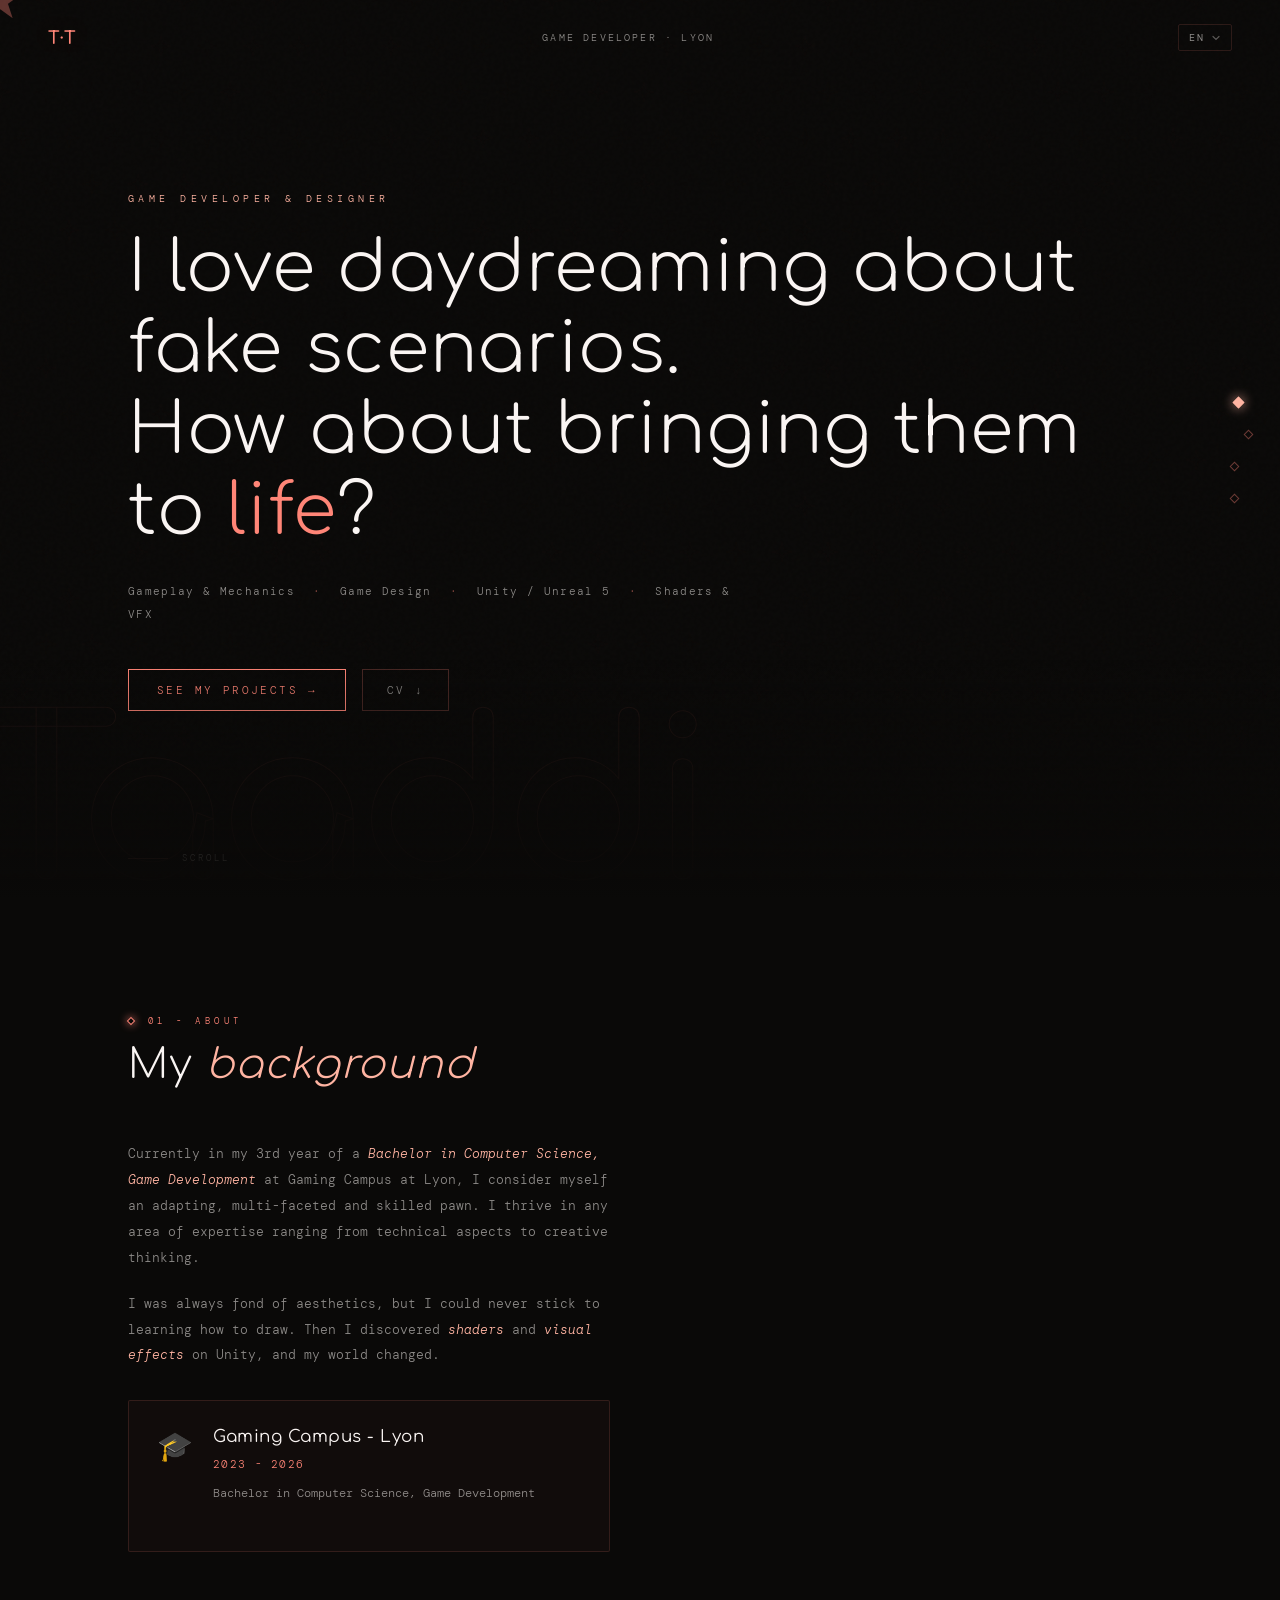
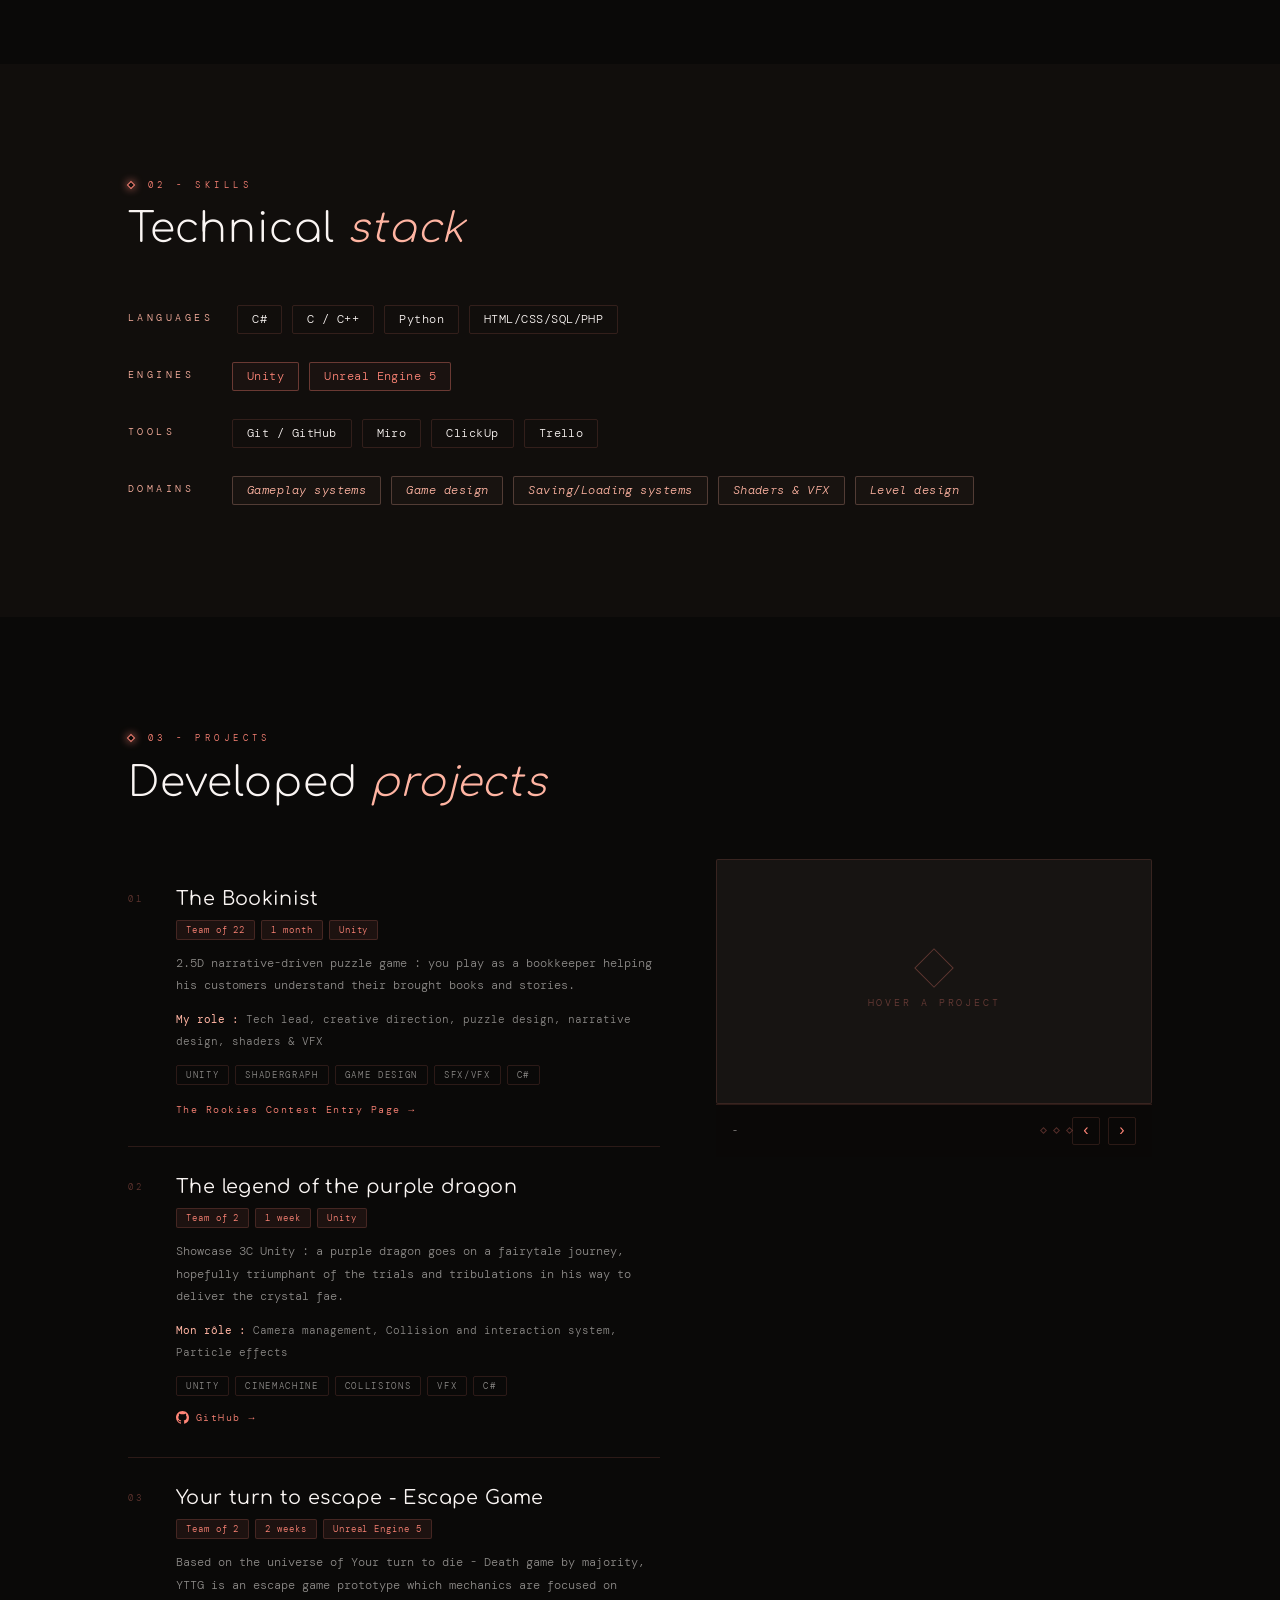
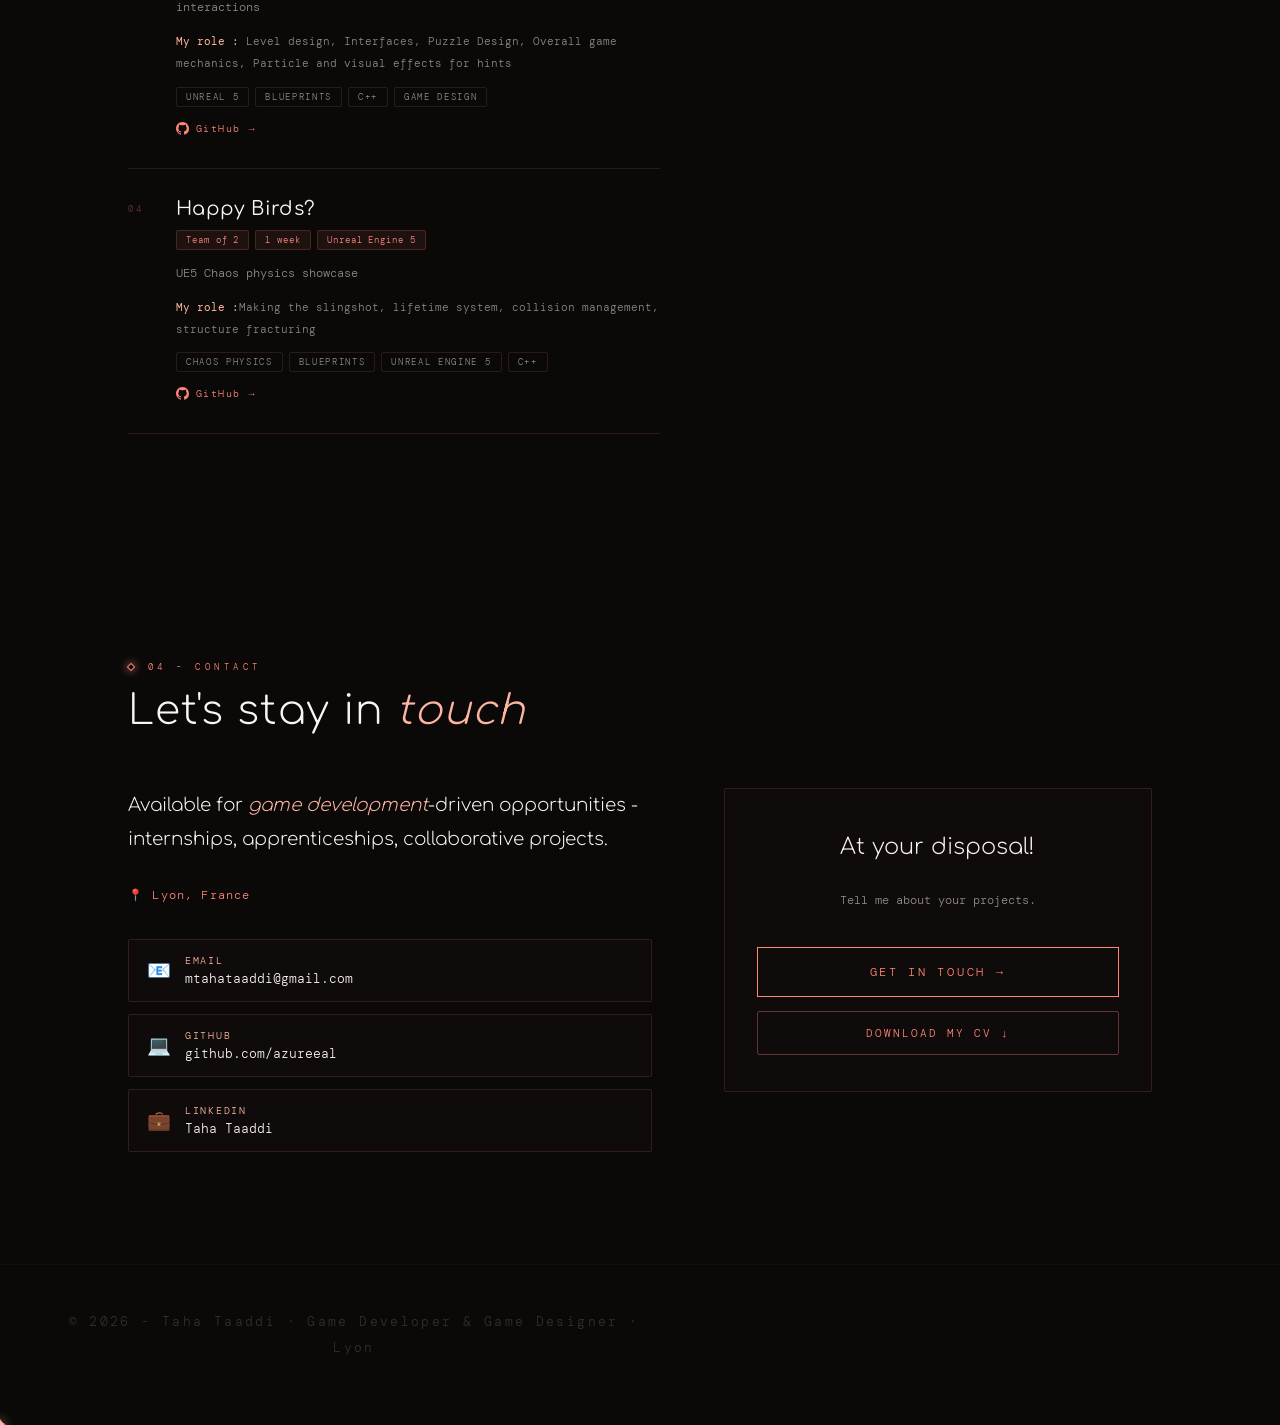
==== commit 628b2712: "[ADD] final push" ====
--- a/en/index.html
+++ b/en/index.html
@@ -13,7 +13,7 @@
     <canvas id="hex-canvas"></canvas>
 
     <nav class="nav">
-        <div class="nav-logo">T ♥ T</div>
+        <div class="nav-logo">T·T</div>
         <div class="nav-right">Game Developer · Lyon</div>
 
         <div class="lang-switcher">
@@ -131,8 +131,8 @@
                         <p class="row-desc">2.5D narrative-driven puzzle game : you play as a bookkeeper helping his customers understand their brought books and stories.</p>
                         <p class="row-role"><strong>My role :</strong> Tech lead, creative direction, puzzle design, narrative design, shaders &amp; VFX</p>
                         <div class="row-tags"><span class="tag">Unity</span><span class="tag">ShaderGraph</span><span class="tag">Game Design</span><span class="tag">SFX/VFX</span><span class="tag">C#</span></div>
-                        <a href="https://azureeal.itch.io/the-bookinist" target="_blank" rel="noopener" class="row-link">
-                            Itch.io →
+                        <a href="https://www.therookies.co/entries/51796" target="_blank" rel="noopener" class="row-link">
+                            The Rookies Contest Entry Page →
                         </a>
                     </div>
                 </div>
@@ -149,7 +149,7 @@
                         <p class="row-desc">Showcase 3C Unity : a purple dragon goes on a fairytale journey, hopefully triumphant of the trials and tribulations in his way to deliver the crystal fae.</p>
                         <p class="row-role"><strong>Mon rôle :</strong> Camera management, Collision and interaction system, Particle effects</p>
                         <div class="row-tags"><span class="tag">Unity</span><span class="tag">Cinemachine</span><span class="tag">Collisions</span><span class="tag">VFX</span><span class="tag">C#</span></div>
-                        <a href="https://github.com/Nyevius/Shaders-VFX" target="_blank" rel="noopener" class="row-link">
+                        <a href="https://github.com/azureeal/TheLegendofThePurpleDragon" target="_blank" rel="noopener" class="row-link">
                             <svg width="13" height="13" viewBox="0 0 24 24" fill="currentColor"><path d="M12 0C5.37 0 0 5.37 0 12c0 5.31 3.435 9.795 8.205 11.385.6.105.825-.255.825-.57 0-.285-.015-1.23-.015-2.235-3.015.555-3.795-.735-4.035-1.41-.135-.345-.72-1.41-1.23-1.695-.42-.225-1.02-.78-.015-.795.945-.015 1.62.87 1.845 1.23 1.08 1.815 2.805 1.305 3.495.99.105-.78.42-1.305.765-1.605-2.67-.3-5.46-1.335-5.46-5.925 0-1.305.465-2.385 1.23-3.225-.12-.3-.54-1.53.12-3.18 0 0 1.005-.315 3.3 1.23.96-.27 1.98-.405 3-.405s2.04.135 3 .405c2.295-1.56 3.3-1.23 3.3-1.23.66 1.65.24 2.88.12 3.18.765.84 1.23 1.905 1.23 3.225 0 4.605-2.805 5.625-5.475 5.925.435.375.81 1.095.81 2.22 0 1.605-.015 2.895-.015 3.3 0 .315.225.69.825.57A12.02 12.02 0 0 0 24 12c0-6.63-5.37-12-12-12z" /></svg>
                             GitHub →
                         </a>
@@ -168,7 +168,7 @@
                         <p class="row-desc">Based on the universe of Your turn to die - Death game by majority, YTTG is an escape game prototype which mechanics are focused on interactions</p>
                         <p class="row-role"><strong>My role :</strong> Level design, Interfaces, Puzzle Design, Overall game mechanics, Particle and visual effects for hints</p>
                         <div class="row-tags"><span class="tag">Unreal 5</span><span class="tag">Blueprints</span><span class="tag">C++</span><span class="tag">Game Design</span></div>
-                        <a href="https://github.com/Nyevius/Rooms-Puzzle-Game-" target="_blank" rel="noopener" class="row-link">
+                        <a href="https://github.com/azureeal/EsgrapeGame" target="_blank" rel="noopener" class="row-link">
                             <svg width="13" height="13" viewBox="0 0 24 24" fill="currentColor"><path d="M12 0C5.37 0 0 5.37 0 12c0 5.31 3.435 9.795 8.205 11.385.6.105.825-.255.825-.57 0-.285-.015-1.23-.015-2.235-3.015.555-3.795-.735-4.035-1.41-.135-.345-.72-1.41-1.23-1.695-.42-.225-1.02-.78-.015-.795.945-.015 1.62.87 1.845 1.23 1.08 1.815 2.805 1.305 3.495.99.105-.78.42-1.305.765-1.605-2.67-.3-5.46-1.335-5.46-5.925 0-1.305.465-2.385 1.23-3.225-.12-.3-.54-1.53.12-3.18 0 0 1.005-.315 3.3 1.23.96-.27 1.98-.405 3-.405s2.04.135 3 .405c2.295-1.56 3.3-1.23 3.3-1.23.66 1.65.24 2.88.12 3.18.765.84 1.23 1.905 1.23 3.225 0 4.605-2.805 5.625-5.475 5.925.435.375.81 1.095.81 2.22 0 1.605-.015 2.895-.015 3.3 0 .315.225.69.825.57A12.02 12.02 0 0 0 24 12c0-6.63-5.37-12-12-12z" /></svg>
                             GitHub →
                         </a>
@@ -187,7 +187,7 @@
                         <p class="row-desc">UE5 Chaos physics showcase</p>
                         <p class="row-role"><strong>My role :</strong>Making the slingshot, lifetime system, collision management, structure fracturing</p>
                         <div class="row-tags"><span class="tag">Chaos Physics</span><span class="tag">Blueprints</span><span class="tag">Unreal Engine 5</span><span class="tag">C++</span></div>
-                        <a href="https://github.com/Nyevius/Rooms-Puzzle-Game-" target="_blank" rel="noopener" class="row-link">
+                        <a href="https://github.com/azureeal/HappyBirds" target="_blank" rel="noopener" class="row-link">
                             <svg width="13" height="13" viewBox="0 0 24 24" fill="currentColor"><path d="M12 0C5.37 0 0 5.37 0 12c0 5.31 3.435 9.795 8.205 11.385.6.105.825-.255.825-.57 0-.285-.015-1.23-.015-2.235-3.015.555-3.795-.735-4.035-1.41-.135-.345-.72-1.41-1.23-1.695-.42-.225-1.02-.78-.015-.795.945-.015 1.62.87 1.845 1.23 1.08 1.815 2.805 1.305 3.495.99.105-.78.42-1.305.765-1.605-2.67-.3-5.46-1.335-5.46-5.925 0-1.305.465-2.385 1.23-3.225-.12-.3-.54-1.53.12-3.18 0 0 1.005-.315 3.3 1.23.96-.27 1.98-.405 3-.405s2.04.135 3 .405c2.295-1.56 3.3-1.23 3.3-1.23.66 1.65.24 2.88.12 3.18.765.84 1.23 1.905 1.23 3.225 0 4.605-2.805 5.625-5.475 5.925.435.375.81 1.095.81 2.22 0 1.605-.015 2.895-.015 3.3 0 .315.225.69.825.57A12.02 12.02 0 0 0 24 12c0-6.63-5.37-12-12-12z" /></svg>
                             GitHub →
                         </a>
@@ -206,23 +206,29 @@
                     </div>
 
                     <!-- Slides projet 0 -->
-                    <div class="preview-slide" data-project="0" data-img="0"><img src="../images/GenProcStart.png" alt="Plaines"></div>
-                    <div class="preview-slide" data-project="0" data-img="1"><img src="../images/GenProcDesert.png" alt="Désert"></div>
-                    <div class="preview-slide" data-project="0" data-img="2"><img src="../images/GenProcPortal.png" alt="Portail"></div>
+                    <div class="preview-slide" data-project="0" data-img="0">
+                        <video controls autoplay muted loop playsinline>
+                            <source src="../images/trailer.mp4" type="video/mp4">
+                        </video>
+                    </div>
 
                     <!-- Slides projet 1 -->
-                    <div class="preview-slide" data-project="1" data-img="0"><img src="../images/ShaderVFX (1).png" alt="Crystal Quest"></div>
-                    <div class="preview-slide" data-project="1" data-img="1"><img src="../images/ShaderVFX (2).png" alt="VFX"></div>
+                    <div class="preview-slide" data-project="1" data-img="0"><img src="../images/Dragon1.png" alt="Menu"></div>
+                    <div class="preview-slide" data-project="1" data-img="1"><img src="../images/Dragon2.png" alt="Loading Screen"></div>
+                    <div class="preview-slide" data-project="1" data-img="2"><img src="../images/Dragon3.png" alt="Hub"></div>
+                    <div class="preview-slide" data-project="1" data-img="3"><img src="../images/Dragon4.png" alt="First Level"></div>
 
                     <!-- Slides projet 2 -->
-                    <div class="preview-slide" data-project="2" data-img="0"><img src="../images/RoomScreen (1).png" alt="Rooms 1"></div>
-                    <div class="preview-slide" data-project="2" data-img="1"><img src="../images/RoomScreen (2).png" alt="Rooms 2"></div>
-                    <div class="preview-slide" data-project="2" data-img="2"><img src="../images/RoomScreen (3).png" alt="Rooms 3"></div>
-
-                    <!-- Concept Spirit Dash -->
-                    <div class="preview-slide" data-project="3" data-img="0">
-                        <img src="../images/SpiritDash.png" alt="Spirit Dash">
-                    </div>
+                    <div class="preview-slide" data-project="2" data-img="0"><img src="../images/Room1.png" alt="Room 1"></div>
+                    <div class="preview-slide" data-project="2" data-img="1"><img src="../images/Room2.png" alt="Room 2"></div>
+                    <div class="preview-slide" data-project="2" data-img="2"><img src="../images/Room3.png" alt="Room 3"></div>
+                    <div class="preview-slide" data-project="2" data-img="3"><img src="../images/Room4.png" alt="Room 4"></div>
+                    <div class="preview-slide" data-project="2" data-img="4"><img src="../images/Room5.png" alt="Room 5"></div>
+
+                    <!-- Slides projet 2 -->
+                    <div class="preview-slide" data-project="3" data-img="0"><img src="../images/Level1.png" alt="Level 1"></div>
+                    <div class="preview-slide" data-project="3" data-img="1"><img src="../images/Level2.png" alt="Level 2"></div>
+                    <div class="preview-slide" data-project="3" data-img="2"><img src="../images/Level3.png" alt="Level 3"></div>
                 </div>
 
                 <!-- Nav barre sous la preview -->
@@ -266,7 +272,7 @@
                 <p class="contact-actions-title">At your disposal!</p>
                 <p class="contact-actions-sub">Tell me about your projects.</p>
                 <a href="mailto:mtahataaddi@gmail.com" class="btn-primary btn-large">Get in touch <span class="btn-arrow">→</span></a>
-                <a href="CV_Enzo_Omani_EN.pdf" download class="btn-secondary">Download my CV ↓</a>
+                <a href="TAHA TAADDI_EN.pdf" download class="btn-secondary">Download my CV ↓</a>
             </div>
         </div>
     </section>
@@ -277,10 +283,10 @@
     <script>
     /* ── Preview panel interactif ───────────────────────── */
     const projectData = [
-        { title: 'The Bookinist', imgCount: 3 },
-        { title: 'The legend of the purple dragon', imgCount: 2 },
-        { title: 'Your turn to escape', imgCount: 3 },
-        { title: 'Happy Birds?', imgCount: 1 }
+        { title: 'The Bookinist', imgCount: 1 },
+        { title: 'The legend of the purple dragon', imgCount: 4 },
+        { title: 'Your turn to escape', imgCount: 5 },
+        { title: 'Happy Birds?', imgCount: 3 }
     ];
 
     let activeProject = -1;
--- a/en/style.css
+++ b/en/style.css
@@ -64,14 +64,14 @@
 }
 
     .cursor-diamond::before {
-        content: '♥';
+        content: '✦';
     }
 
 .cursor-outer {
     position: fixed;
     pointer-events: none;
     z-index: 9998;
-    font-size: 26px;
+    font-size: 52px;
     line-height: 1;
     color: rgba(255,133,119,0.35);
     transform: translate(-50%, -50%) rotate(0deg);
@@ -926,7 +926,13 @@
         background: var(--surface);
         display: block;
     }
-
+    .preview-slide video {
+        width: 100%;
+        height: 100%;
+        object-fit: contain;
+        background: var(--surface);
+        display: block;
+    }
 .preview-placeholder {
     position: absolute;
     inset: 0;
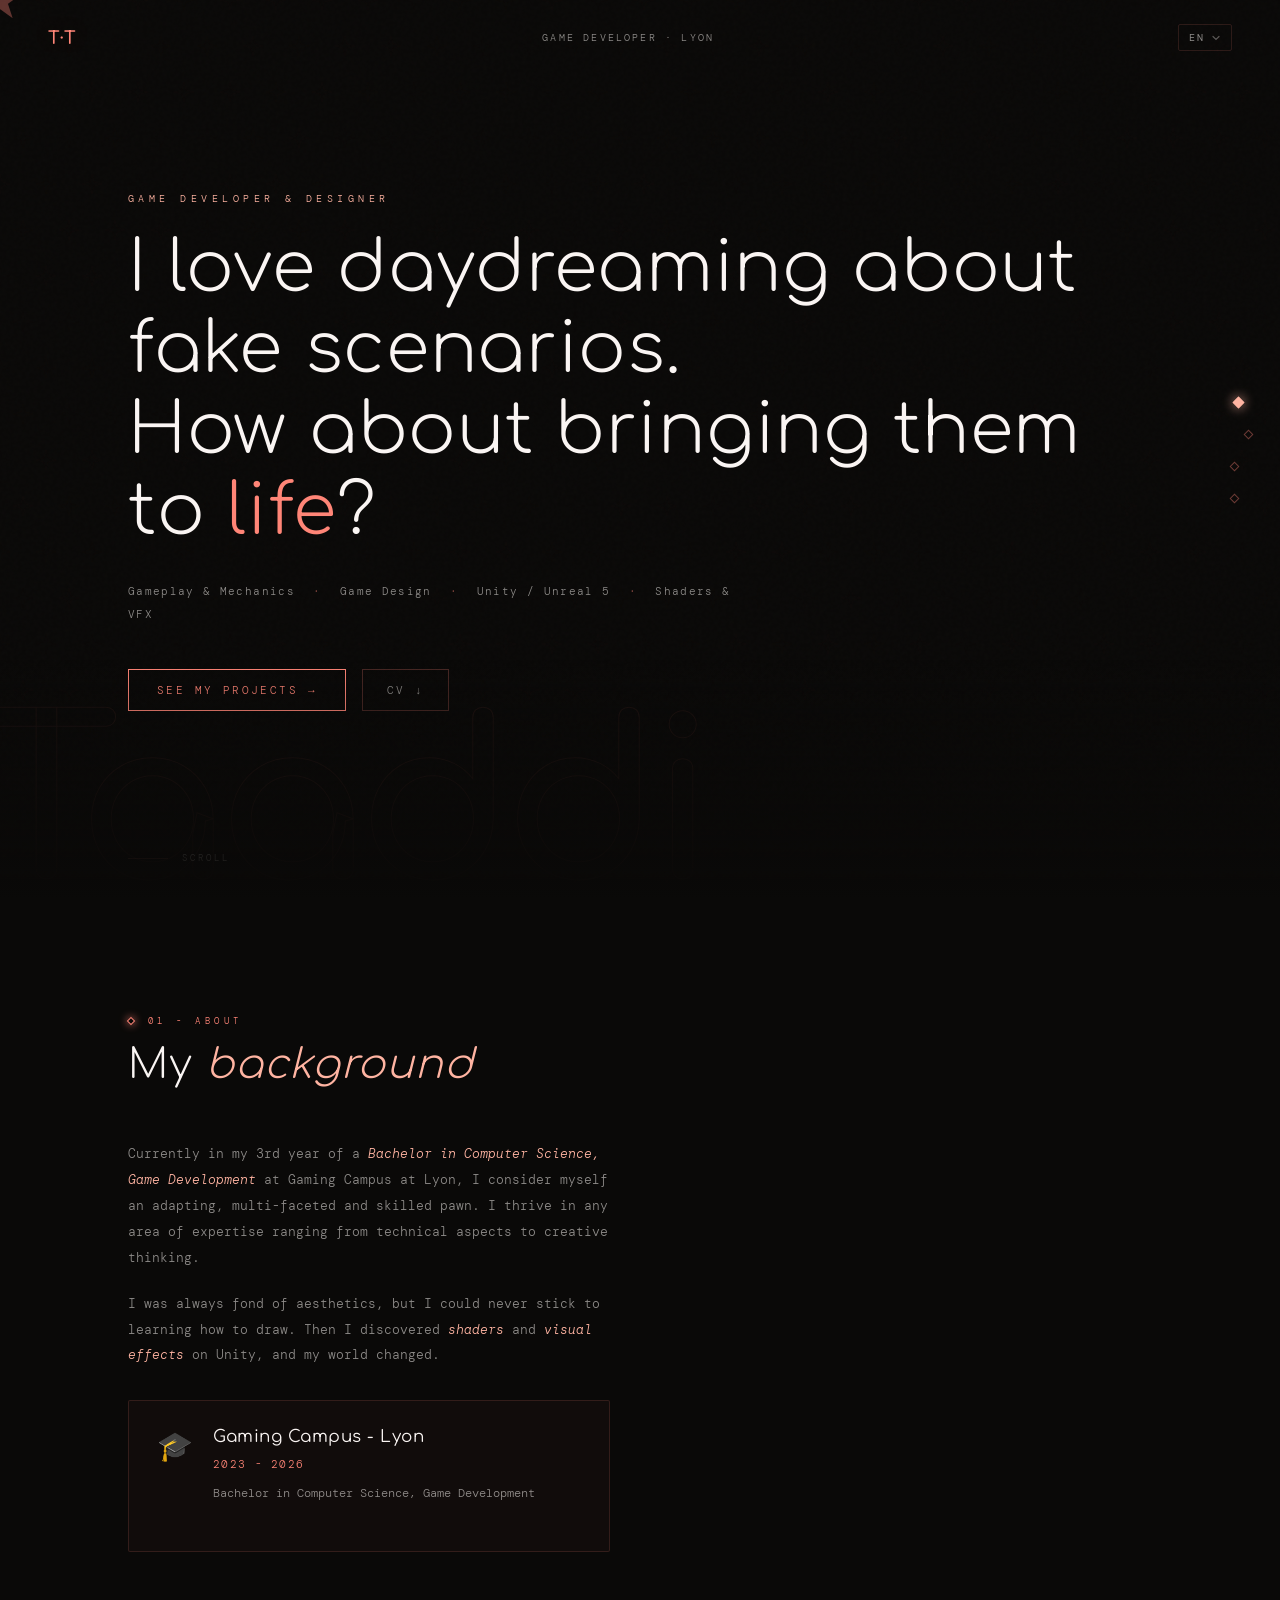
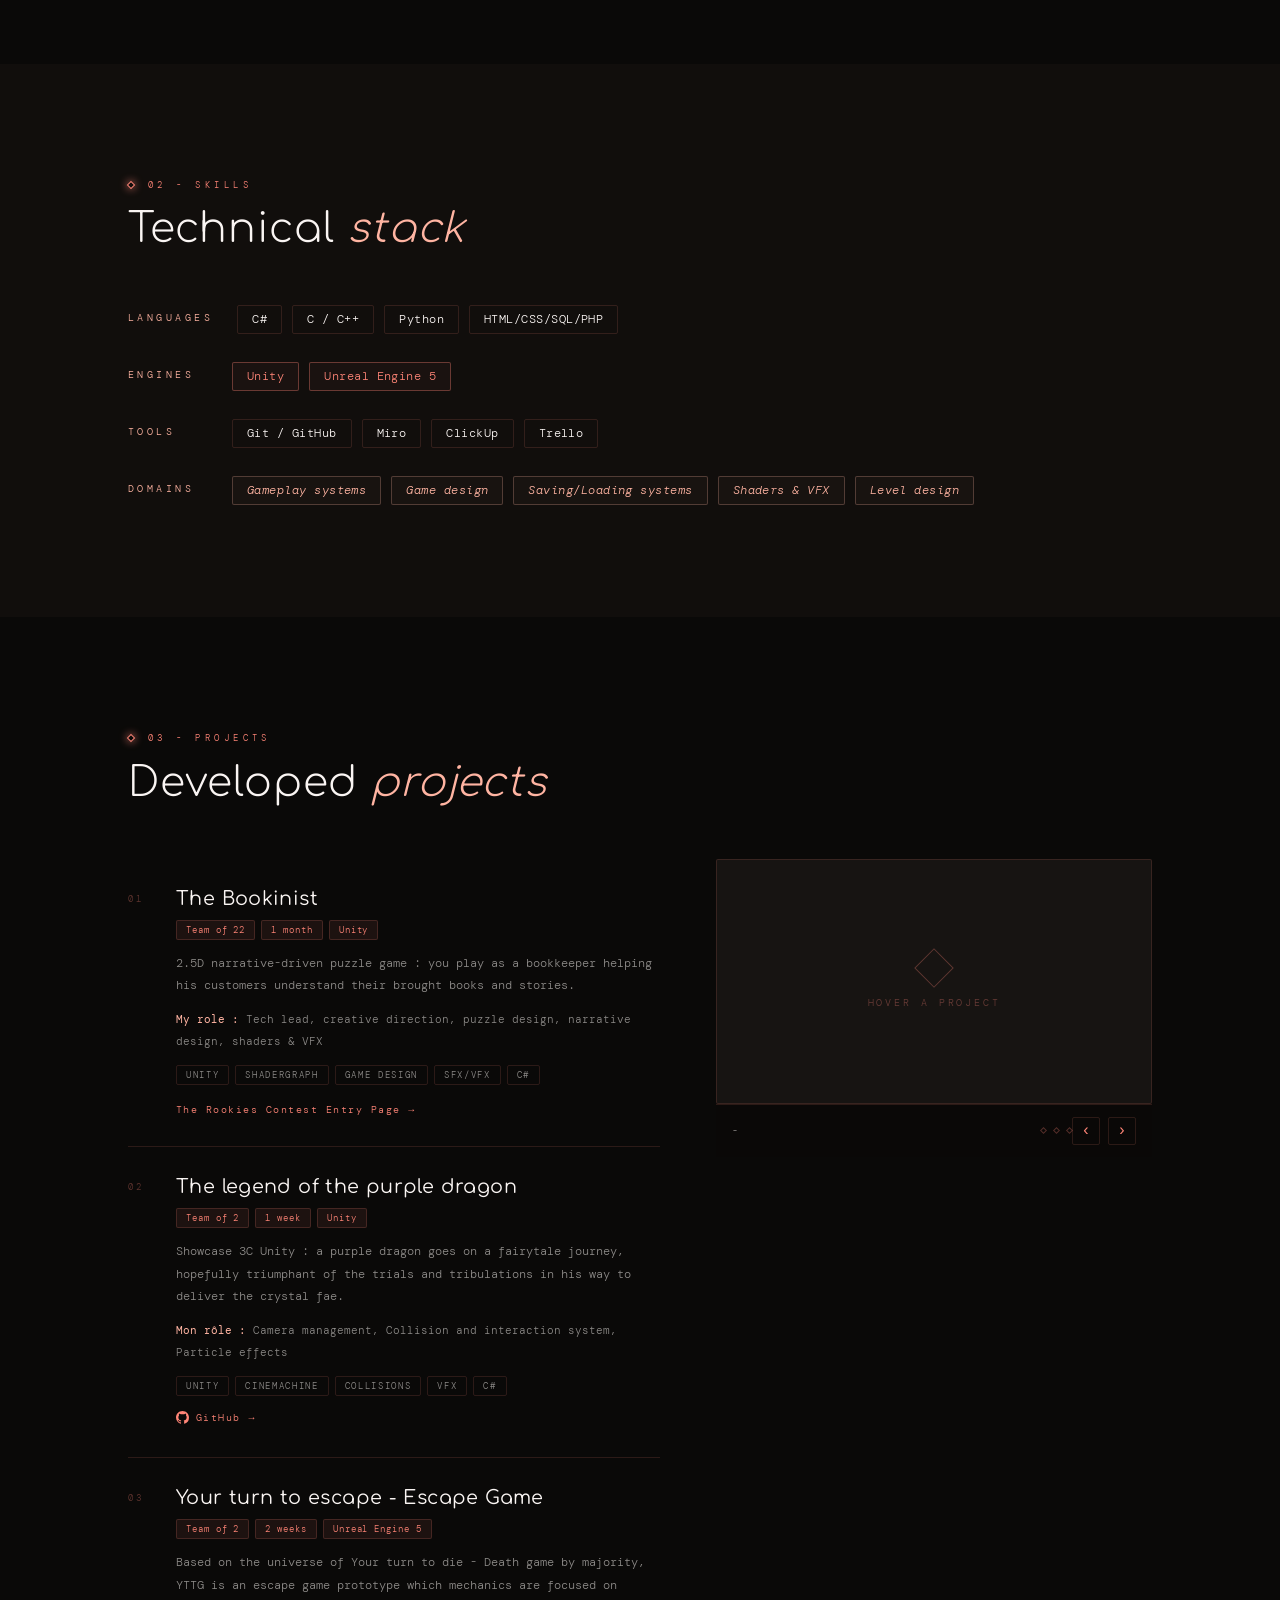
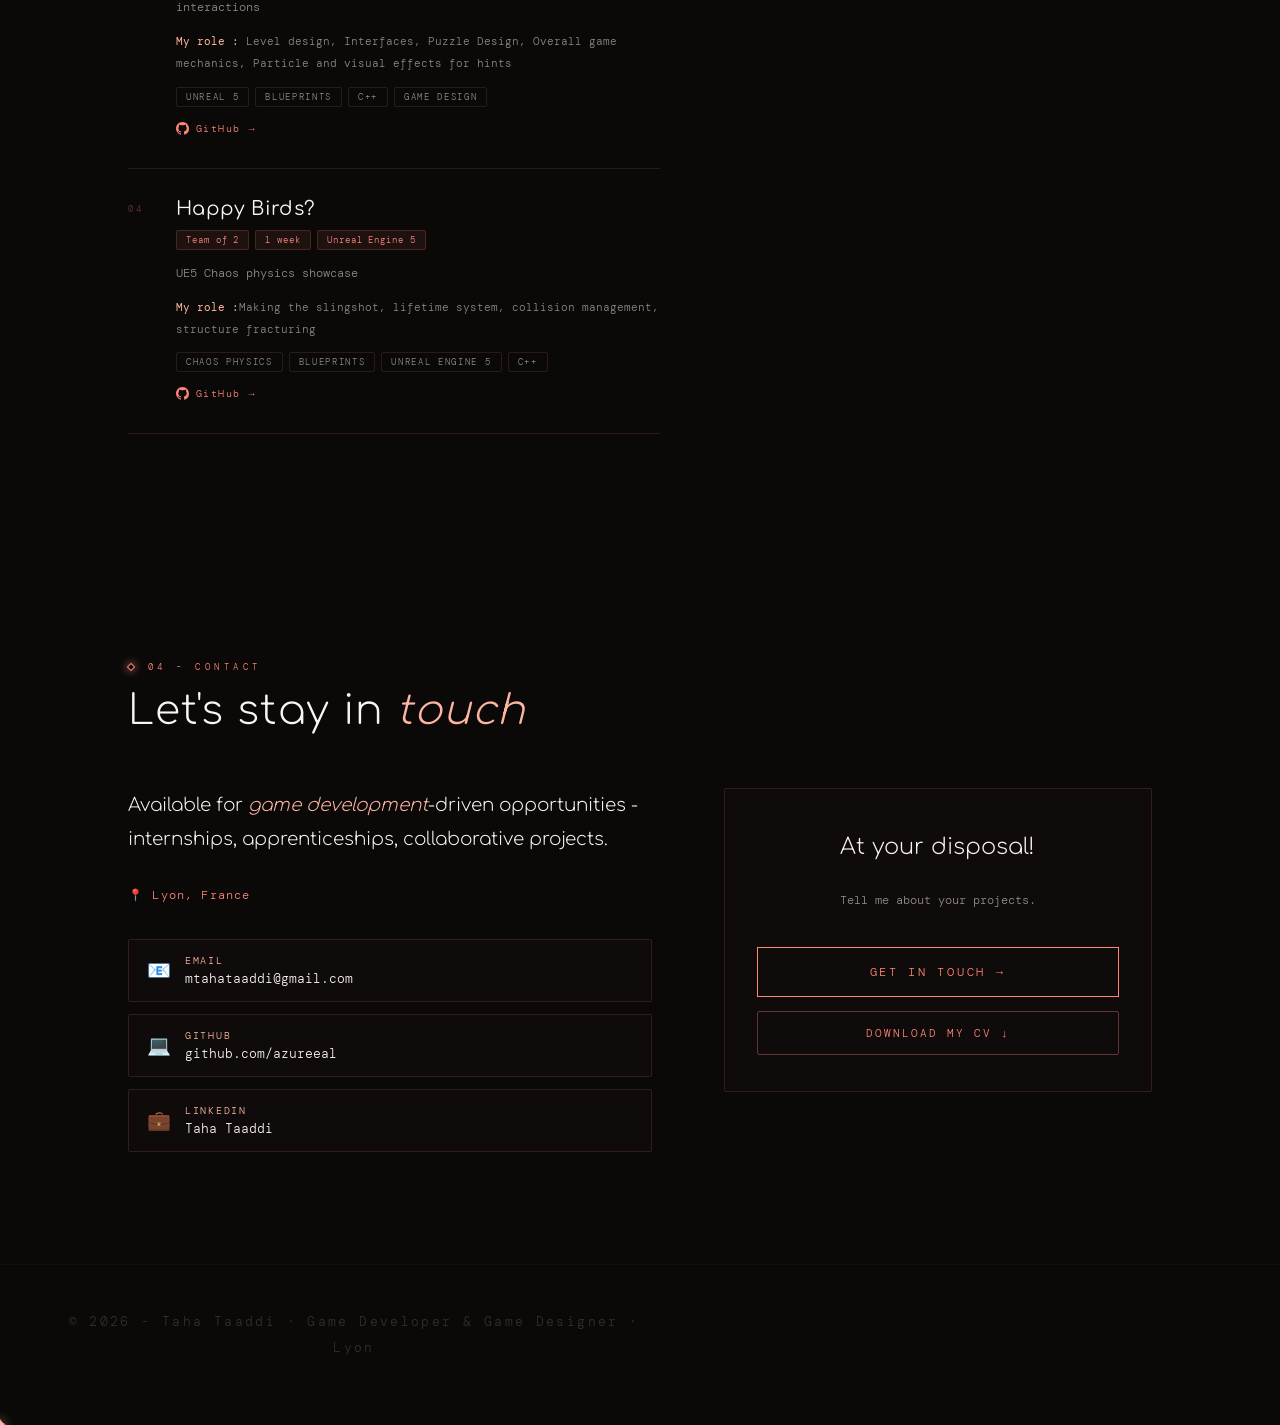
==== commit ff551150: "[ADD] video" ====
--- a/en/index.html
+++ b/en/index.html
@@ -207,9 +207,7 @@
 
                     <!-- Slides projet 0 -->
                     <div class="preview-slide" data-project="0" data-img="0">
-                        <video controls autoplay muted loop playsinline>
-                            <source src="../images/trailer.mp4" type="video/mp4">
-                        </video>
+                        <iframe width="560" height="315" src="https://www.youtube-nocookie.com/embed/fk-uSdd4cbI?si=e2OzgJIRJpgF8hE5" title="YouTube video player" referrerpolicy="strict-origin-when-cross-origin" frameborder="0" allow="accelerometer; autoplay; clipboard-write; encrypted-media; gyroscope; picture-in-picture; web-share" referrerpolicy="strict-origin-when-cross-origin" allowfullscreen></iframe>
                     </div>
 
                     <!-- Slides projet 1 -->
--- a/en/style.css
+++ b/en/style.css
@@ -926,12 +926,12 @@
         background: var(--surface);
         display: block;
     }
-    .preview-slide video {
+    .preview-slide iframe {
         width: 100%;
         height: 100%;
-        object-fit: contain;
+        border: 0;
+        display: block;
         background: var(--surface);
-        display: block;
     }
 .preview-placeholder {
     position: absolute;
